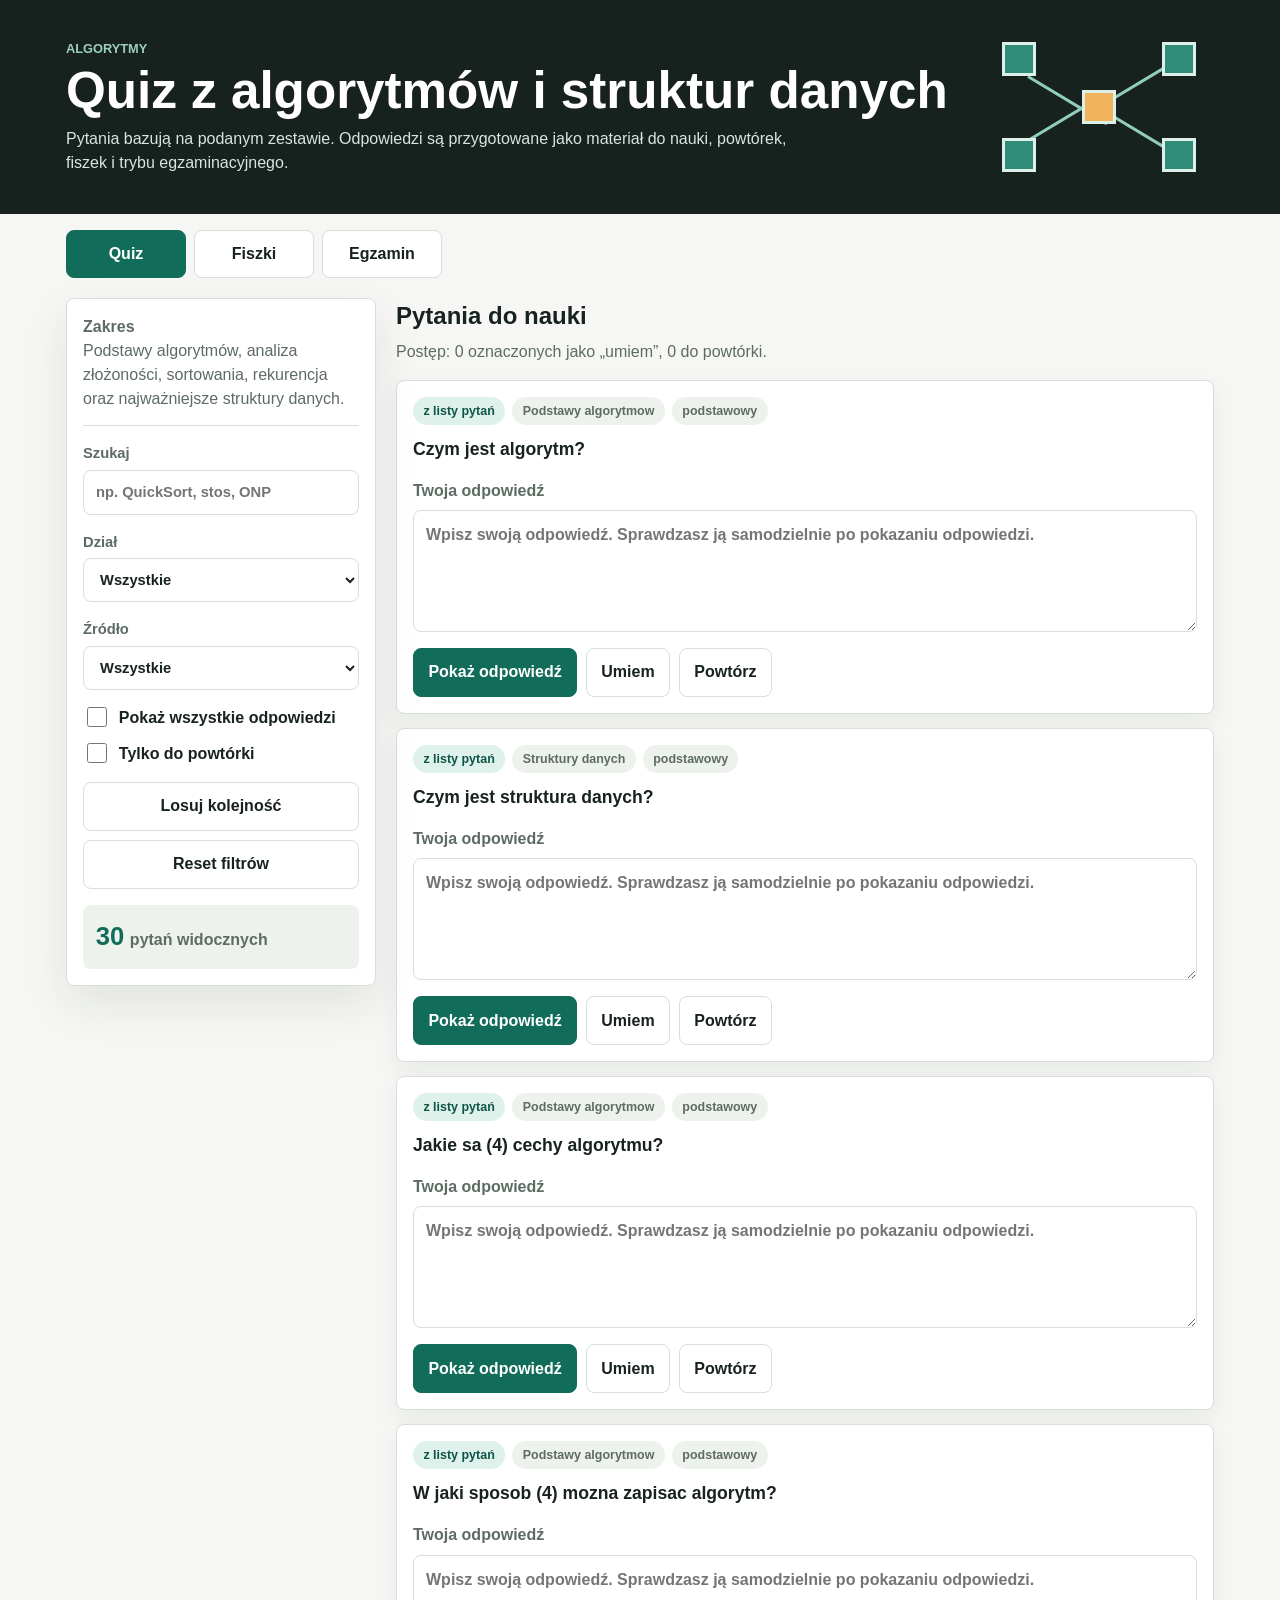
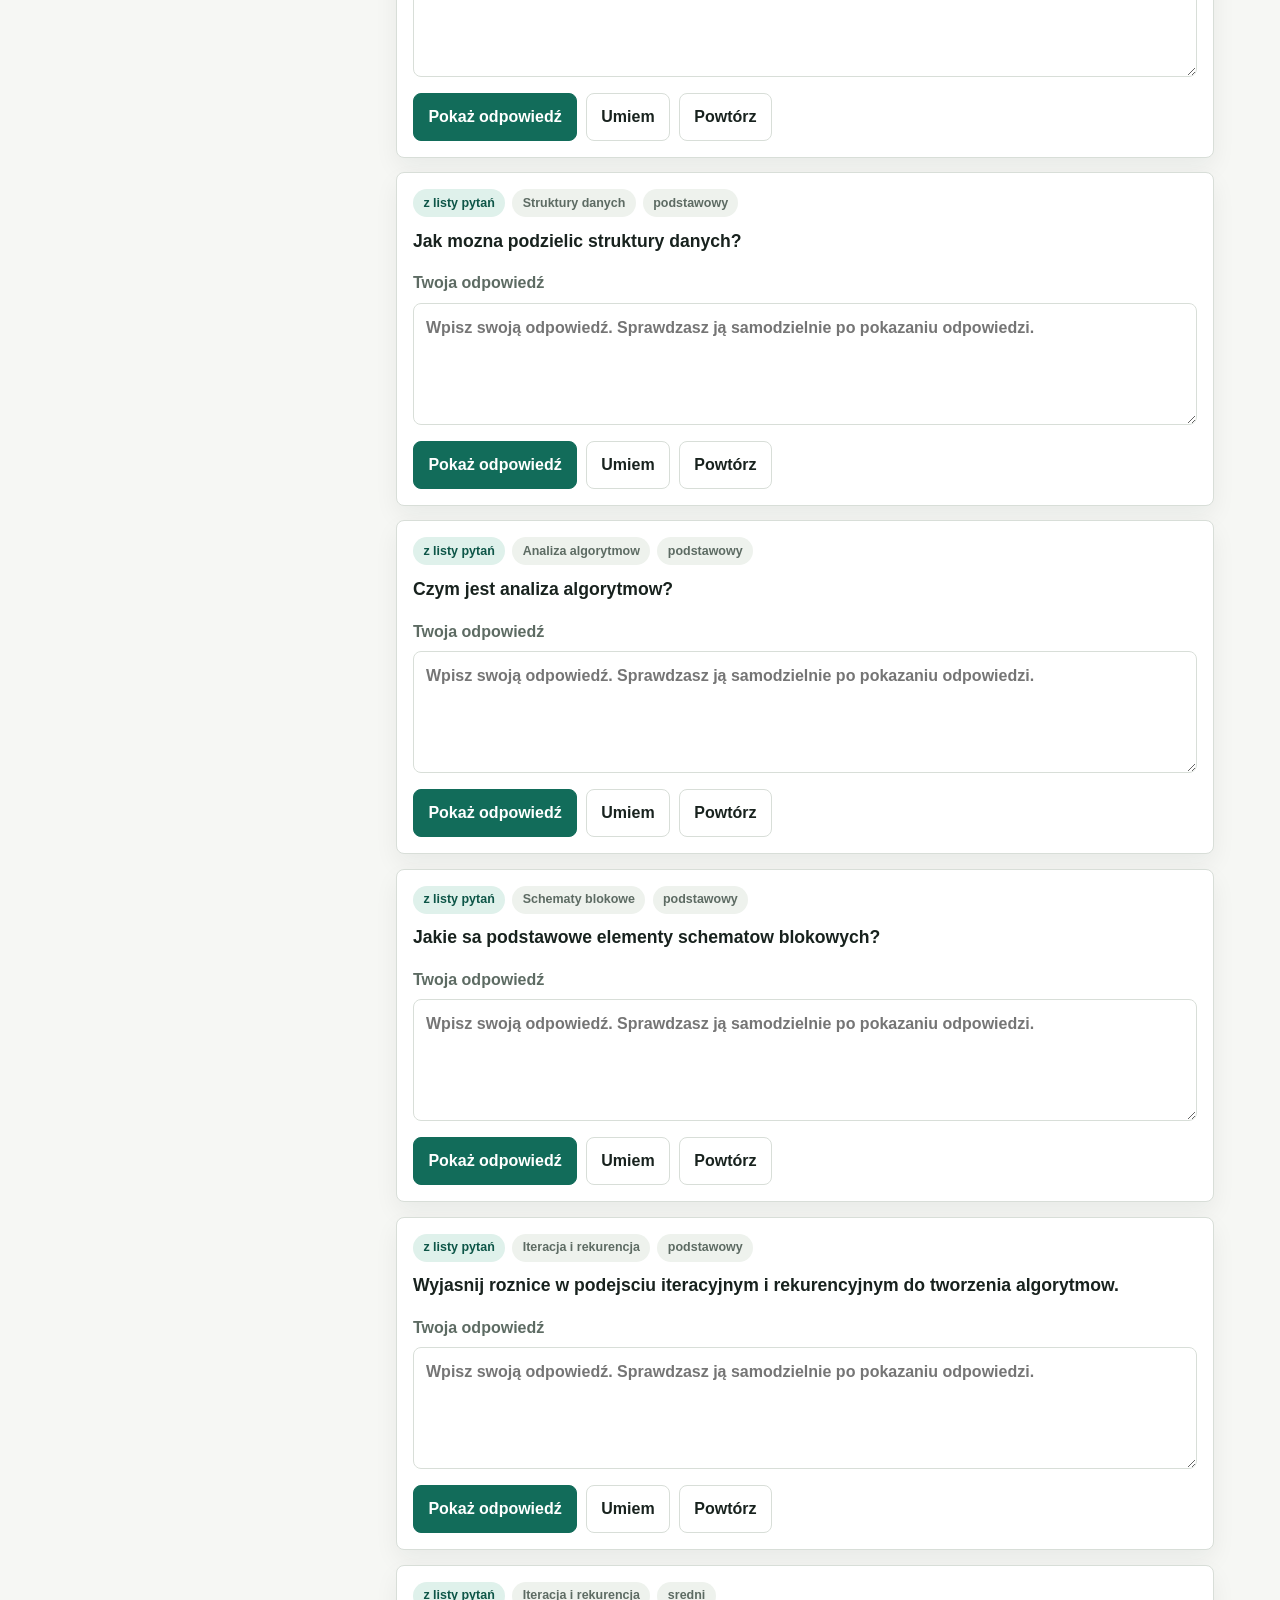
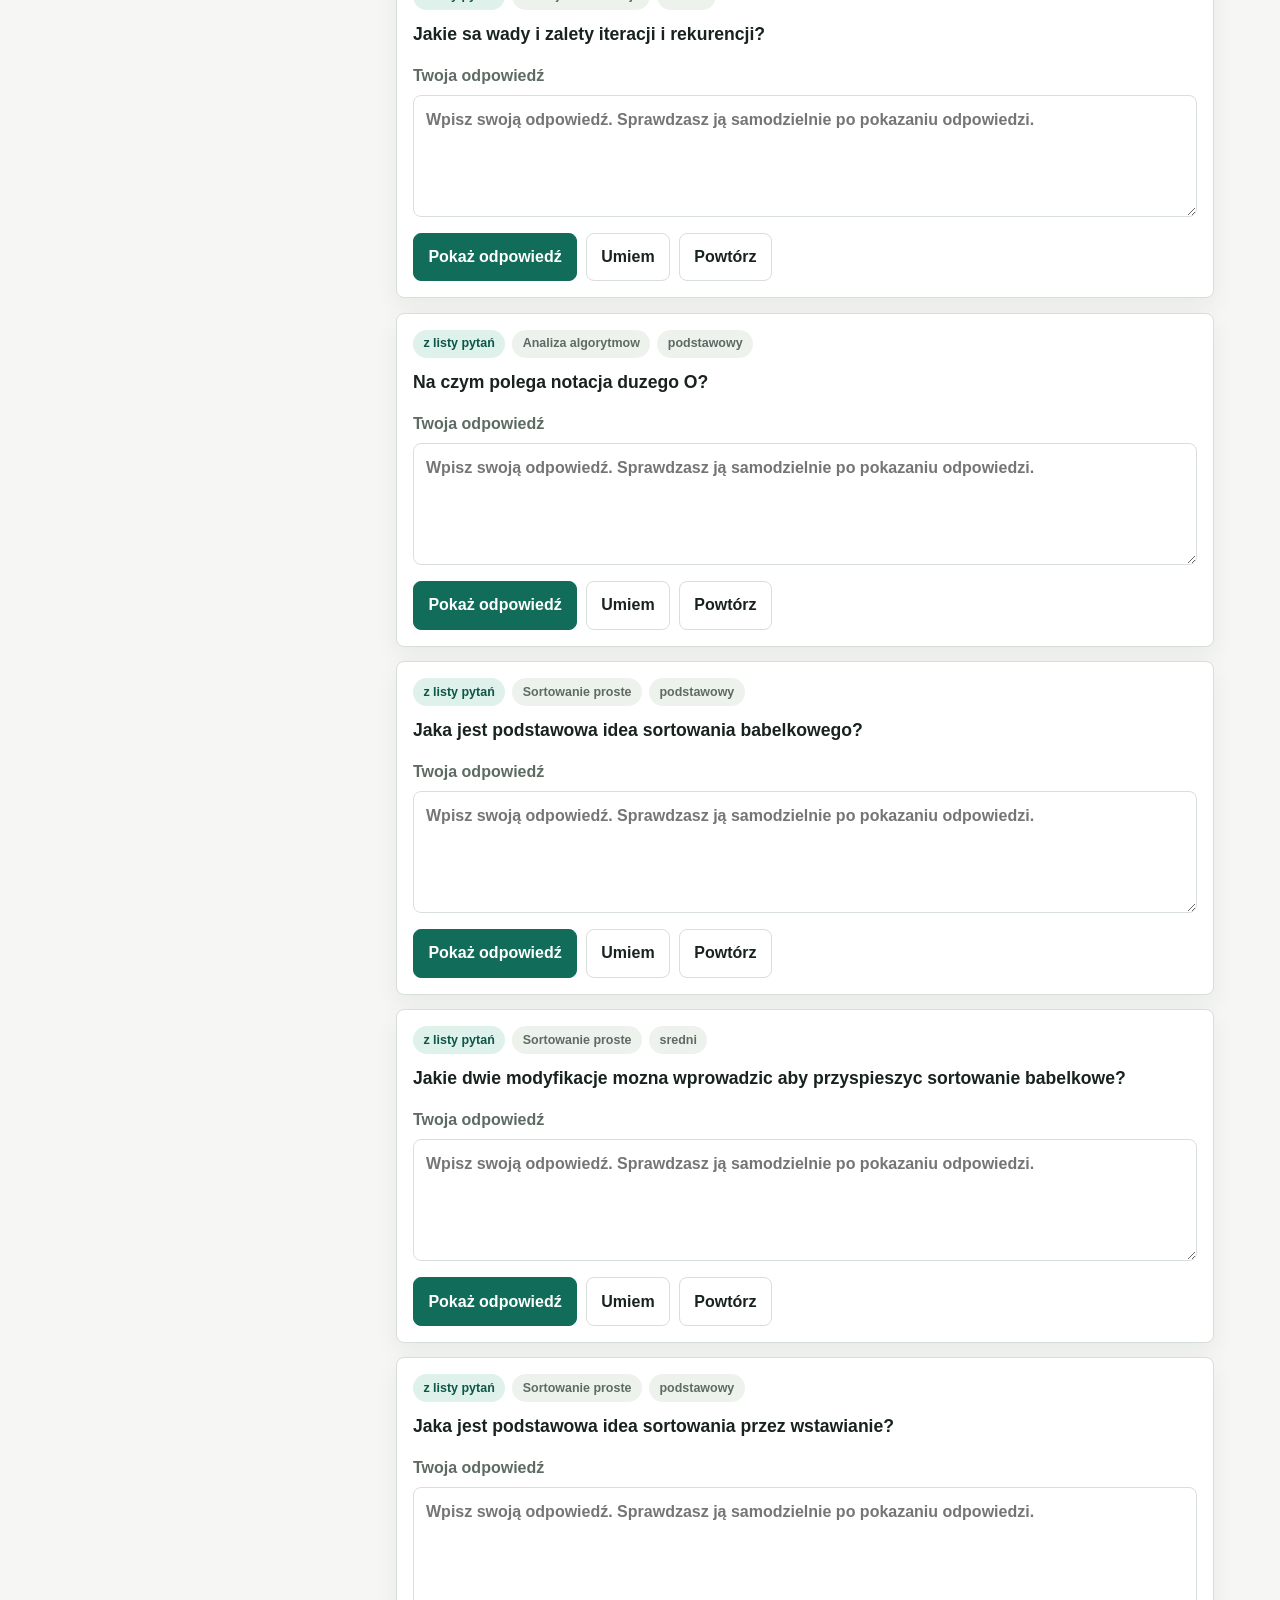
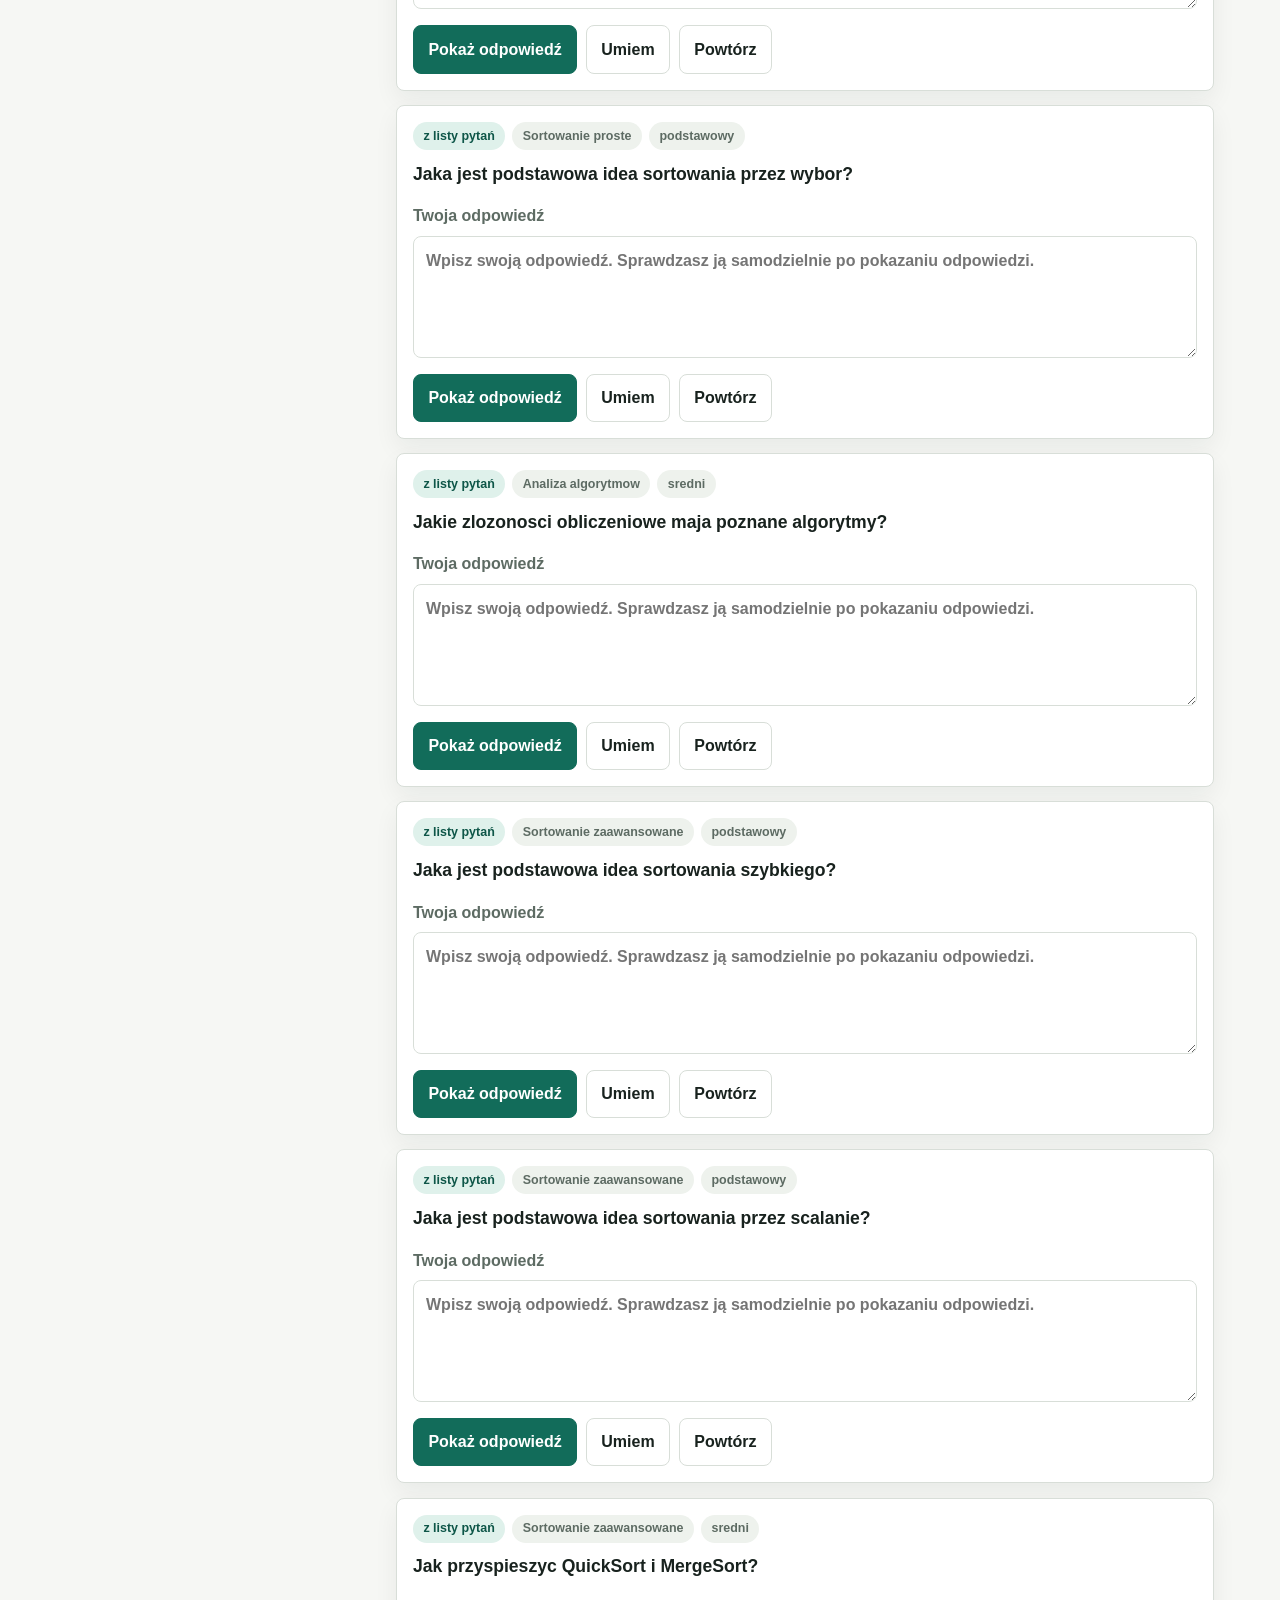
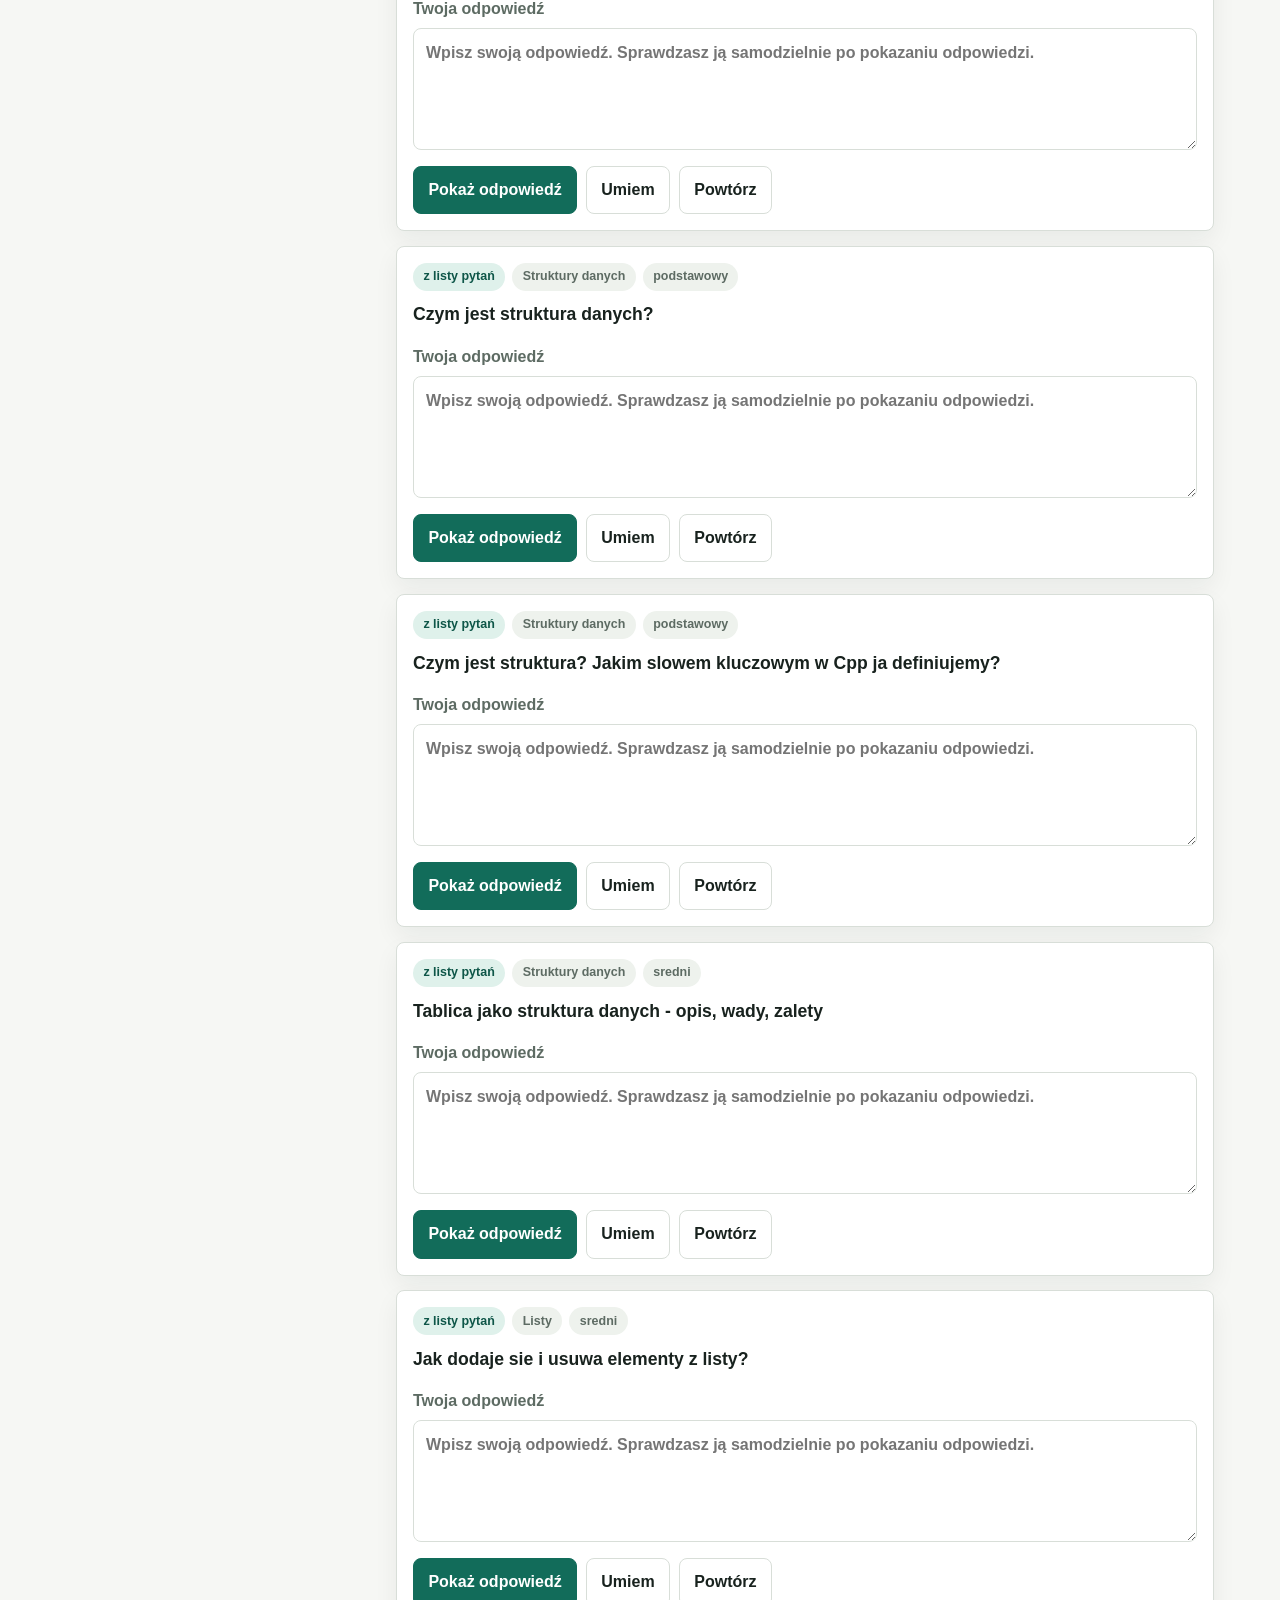
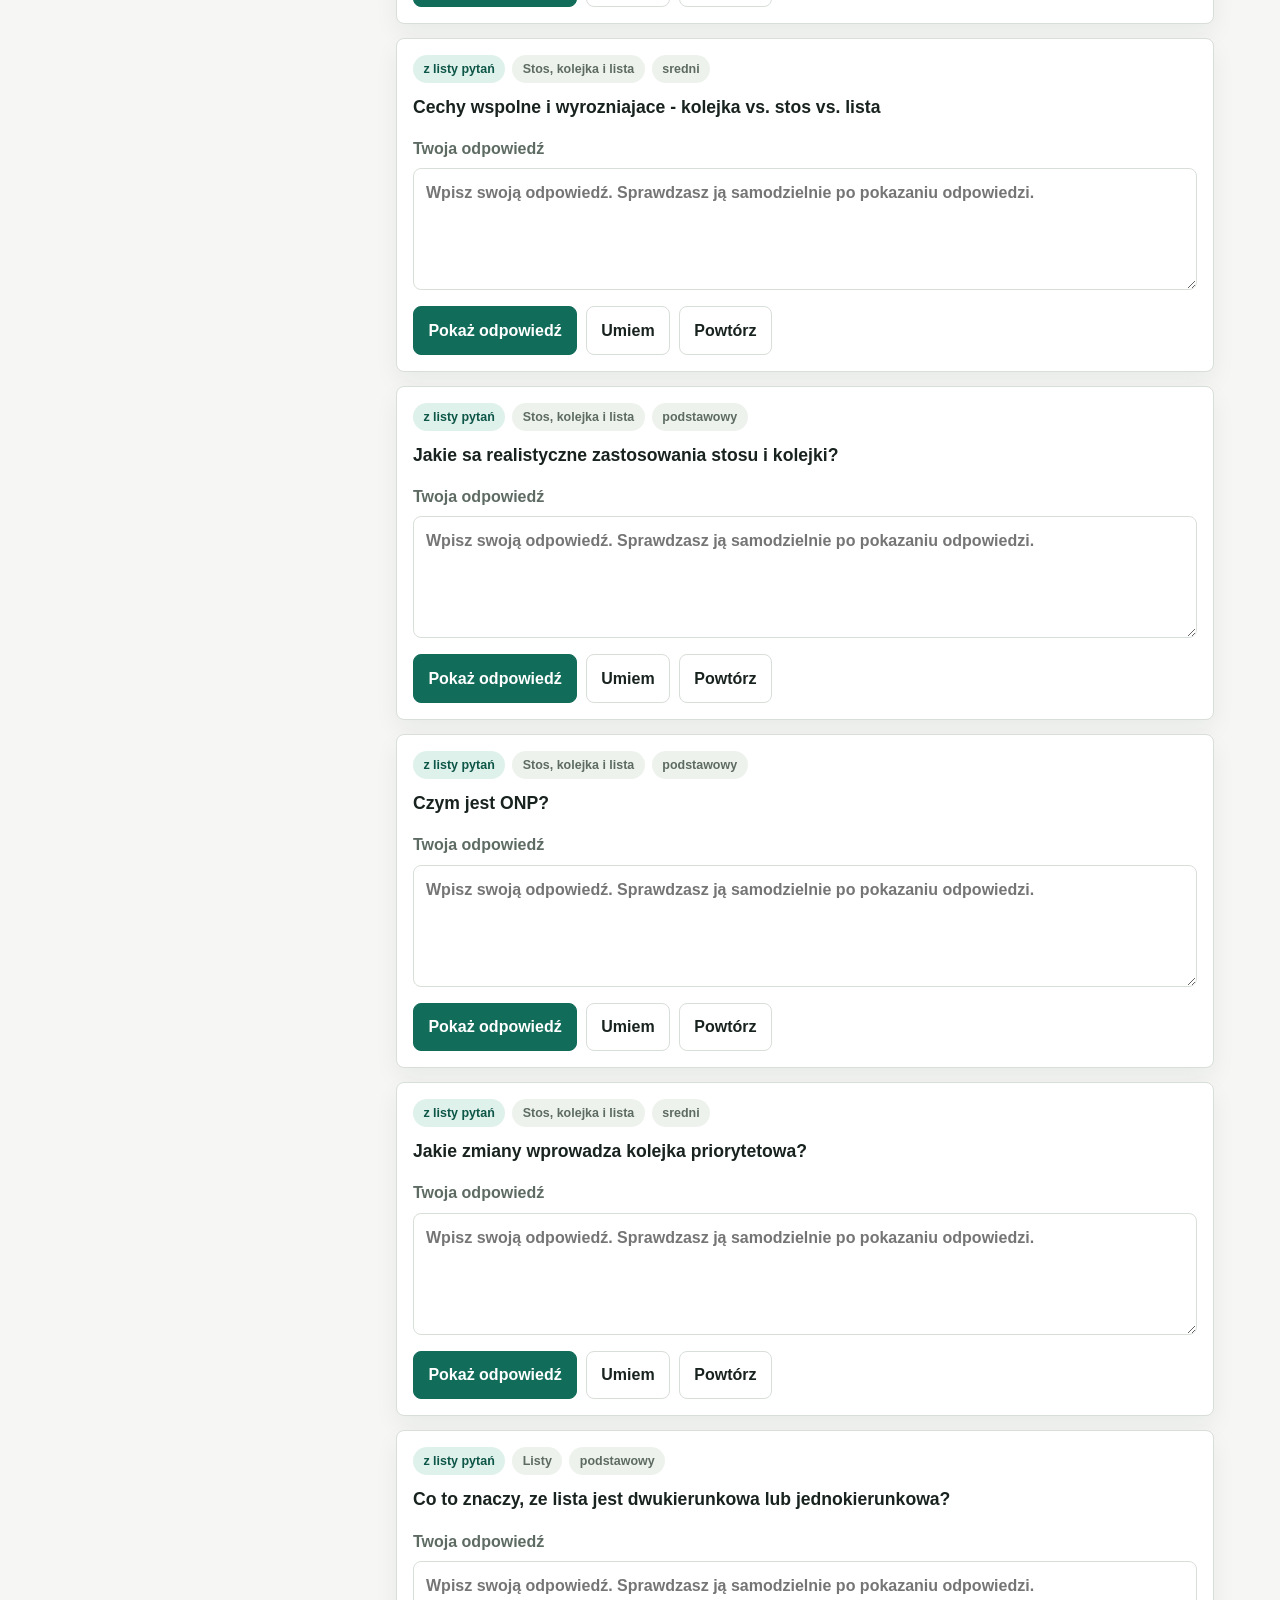
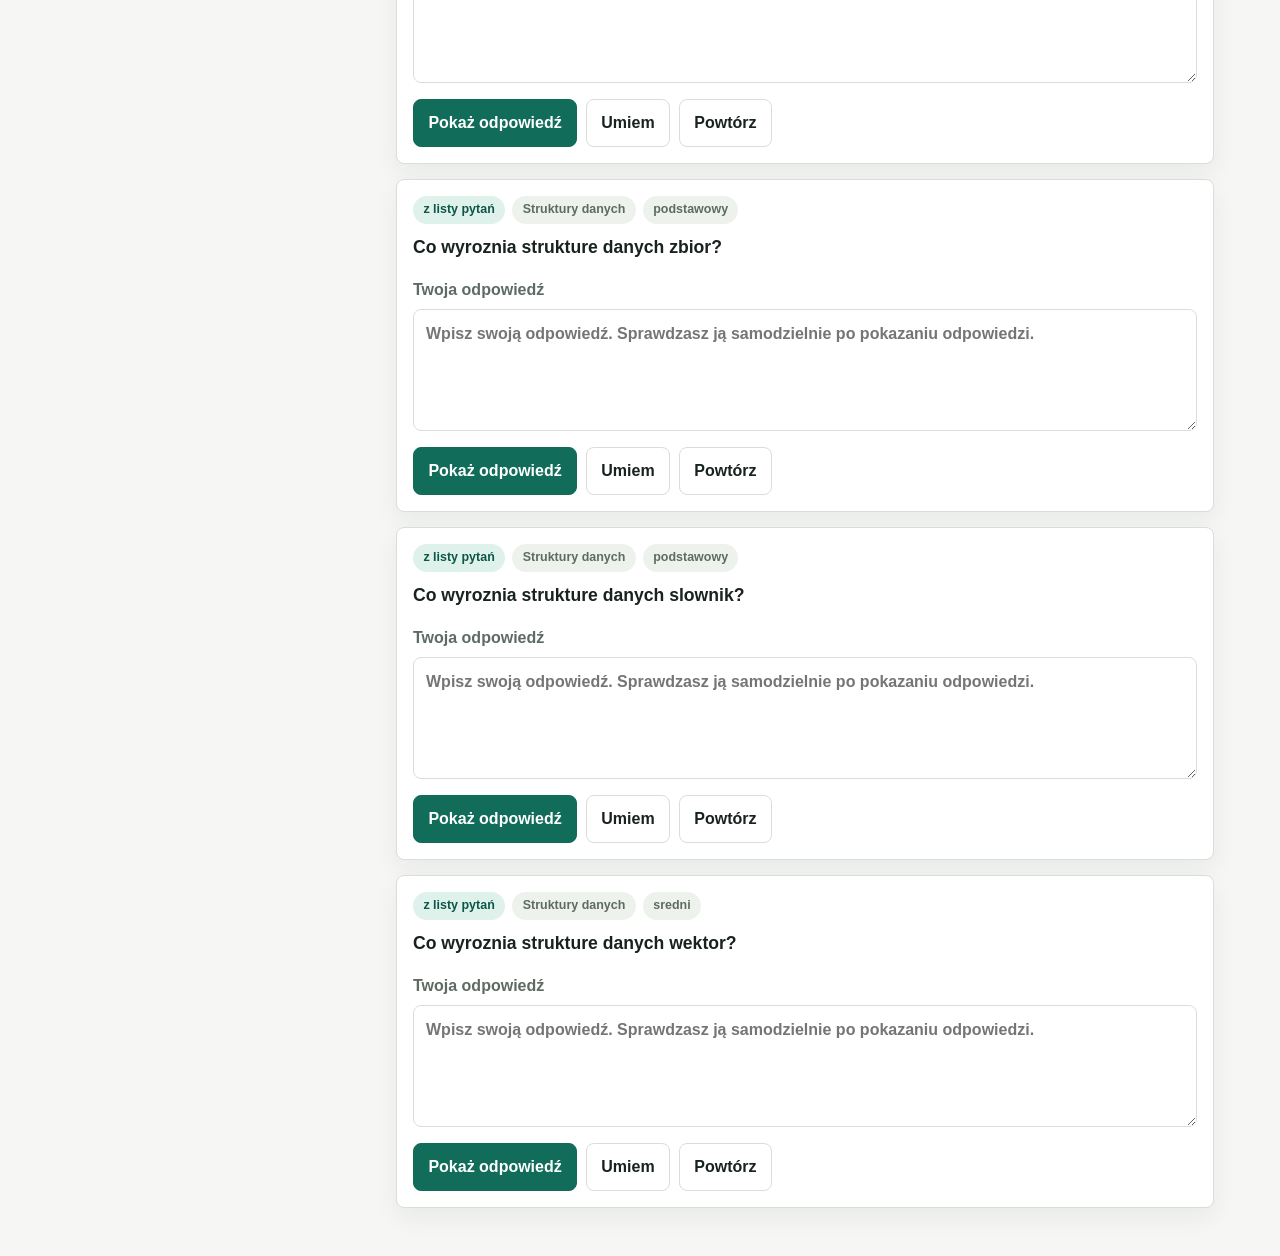
==== algorytmy/index.html @ 72ec3dcf "sieci & algorytmy" ====
<!doctype html>
<html lang="pl">
  <head>
    <meta charset="utf-8">
    <meta name="viewport" content="width=device-width, initial-scale=1">
    <title>Quiz - Algorytmy i struktury danych</title>
    <meta
      name="description"
      content="Responsywny quiz do nauki algorytmów i struktur danych: złożoność, sortowanie, rekurencja, tablice, listy, stosy, kolejki, zbiory i słowniki."
    >
    <link rel="icon" href="data:,">
    <link rel="stylesheet" href="styles.css">
  </head>
  <body>
    <header class="app-header">
      <div class="header-content">
        <div>
          <p class="eyebrow">Algorytmy</p>
          <h1>Quiz z algorytmów i struktur danych</h1>
          <p class="lead">
            Pytania bazują na podanym zestawie. Odpowiedzi są przygotowane jako materiał do nauki,
            powtórek, fiszek i trybu egzaminacyjnego.
          </p>
        </div>
        <div class="network-visual" aria-hidden="true">
          <span class="node node-a"></span>
          <span class="node node-b"></span>
          <span class="node node-c"></span>
          <span class="node node-d"></span>
          <span class="node node-e"></span>
          <span class="link link-a"></span>
          <span class="link link-b"></span>
          <span class="link link-c"></span>
          <span class="link link-d"></span>
        </div>
      </div>
    </header>

    <nav class="view-switcher" aria-label="Tryb nauki">
      <button id="quizViewButton" type="button" class="is-active" aria-pressed="true">Quiz</button>
      <button id="flashcardsViewButton" type="button" aria-pressed="false">Fiszki</button>
      <button id="examViewButton" type="button" aria-pressed="false">Egzamin</button>
    </nav>

    <main class="layout">
      <aside id="quizToolbar" class="toolbar" aria-label="Filtry quizu">
        <div class="summary">
          <p class="summary-label">Zakres</p>
          <p>
            Podstawy algorytmów, analiza złożoności, sortowania, rekurencja oraz najważniejsze
            struktury danych.
          </p>
        </div>

        <label class="field">
          <span>Szukaj</span>
          <input id="searchInput" type="search" placeholder="np. QuickSort, stos, ONP" autocomplete="off">
        </label>

        <label class="field">
          <span>Dział</span>
          <select id="categorySelect"></select>
        </label>

        <label class="field">
          <span>Źródło</span>
          <select id="sourceSelect">
            <option value="all">Wszystkie</option>
            <option value="sheet">Z listy pytań</option>
            <option value="ai">Dodatkowe</option>
          </select>
        </label>

        <div class="toggle-row">
          <label>
            <input id="showAnswersToggle" type="checkbox">
            <span>Pokaż wszystkie odpowiedzi</span>
          </label>
          <label>
            <input id="repeatOnlyToggle" type="checkbox">
            <span>Tylko do powtórki</span>
          </label>
        </div>

        <div class="button-row">
          <button id="shuffleButton" type="button">Losuj kolejność</button>
          <button id="resetButton" type="button">Reset filtrów</button>
        </div>

        <div class="stats" aria-live="polite">
          <span id="visibleCount">0</span>
          <span>pytań widocznych</span>
        </div>
      </aside>

      <section id="quizArea" class="quiz-area" aria-label="Lista pytań">
        <div class="section-head">
          <div>
            <h2>Pytania do nauki</h2>
            <p id="progressText">Oznaczaj pytania jako „umiem” albo „powtórz”, żeby zawęzić naukę.</p>
          </div>
        </div>
        <div id="questionList" class="question-list"></div>
        <p id="emptyState" class="empty-state" hidden>Brak pytań dla wybranych filtrów.</p>
      </section>

      <section id="flashcardArea" class="flashcards-area" aria-label="Fiszki do nauki" hidden>
        <div class="section-head">
          <div>
            <h2>Fiszki</h2>
            <p>
              Krótkie definicje i skojarzenia z najważniejszych pojęć: złożoność, sortowanie,
              rekurencja i struktury danych.
            </p>
          </div>
        </div>

        <div class="flashcard-controls">
          <label class="field">
            <span>Szukaj fiszek</span>
            <input id="flashcardSearchInput" type="search" placeholder="np. tablica, kolejka, O(n)" autocomplete="off">
          </label>

          <label class="field">
            <span>Dział</span>
            <select id="flashcardCategorySelect"></select>
          </label>

          <label class="field">
            <span>Źródło</span>
            <select id="flashcardSourceSelect"></select>
          </label>
        </div>

        <div class="flashcard-stage">
          <p class="flashcard-counter" id="flashcardCounter">0 / 0</p>
          <button id="flashcardCard" class="flashcard-card" type="button" aria-live="polite">
            <span id="flashcardSide" class="flashcard-side">Przód</span>
            <strong id="flashcardFront"></strong>
            <span id="flashcardBack" hidden></span>
          </button>

          <div class="flashcard-actions">
            <button id="prevFlashcardButton" type="button">Poprzednia</button>
            <button id="flipFlashcardButton" type="button">Odwróć</button>
            <button id="nextFlashcardButton" type="button">Następna</button>
            <button id="shuffleFlashcardsButton" type="button">Losuj fiszki</button>
          </div>
        </div>

        <div class="flashcard-list-head">
          <h3>Lista fiszek</h3>
          <p id="flashcardListCount">0 fiszek</p>
        </div>
        <div id="flashcardList" class="flashcard-list"></div>
        <p id="flashcardEmptyState" class="empty-state" hidden>Brak fiszek dla wybranych filtrów.</p>
      </section>

      <section id="examArea" class="exam-area" aria-label="Tryb egzaminacyjny" hidden>
        <div class="section-head">
          <div>
            <h2>Tryb egzaminacyjny</h2>
            <p>
              Wybierz liczbę pytań, rozpocznij losowy zestaw i po zakończeniu porównaj odpowiedzi
              z modelem.
            </p>
          </div>
        </div>

        <form id="examSetupForm" class="exam-setup">
          <label class="field">
            <span>Liczba pytań</span>
            <input id="examCountInput" type="number" min="1" value="20" inputmode="numeric">
          </label>
          <button id="startExamButton" type="submit">Rozpocznij egzamin</button>
        </form>

        <div class="exam-status" aria-live="polite">
          <p id="examStatusText">Ustaw liczbę pytań i rozpocznij egzamin.</p>
          <button id="finishExamButton" type="button" hidden>Zakończ i sprawdź</button>
        </div>

        <div id="examResultPanel" class="exam-result" hidden></div>
        <div id="examQuestionList" class="question-list"></div>
        <p id="examEmptyState" class="empty-state">Egzamin nie został jeszcze rozpoczęty.</p>
      </section>
    </main>

    <script src="data.js"></script>
    <script src="app.js"></script>
  </body>
</html>
---- algorytmy/styles.css ----
:root {
  color-scheme: light;
  --bg: #f6f7f4;
  --surface: #ffffff;
  --surface-strong: #eef2ed;
  --text: #18221e;
  --muted: #5d6b63;
  --line: #d8ded8;
  --accent: #126c5a;
  --accent-strong: #0e5648;
  --accent-soft: #dff1eb;
  --amber: #b66a1f;
  --blue: #315f8f;
  --shadow: 0 18px 45px rgba(24, 34, 30, 0.09);
}

* {
  box-sizing: border-box;
}

[hidden] {
  display: none !important;
}

html {
  scroll-behavior: smooth;
}

body {
  margin: 0;
  background: var(--bg);
  color: var(--text);
  font-family: Arial, Helvetica, sans-serif;
  line-height: 1.5;
}

button,
input,
select,
textarea {
  font: inherit;
}

button,
select,
input,
textarea {
  min-height: 44px;
}

button {
  border: 1px solid var(--line);
  border-radius: 8px;
  background: var(--surface);
  color: var(--text);
  cursor: pointer;
  font-weight: 700;
  padding: 0.7rem 0.9rem;
}

button:hover,
button:focus-visible {
  border-color: var(--accent);
  outline: none;
}

button[data-action="toggle-answer"] {
  background: var(--accent);
  border-color: var(--accent);
  color: #fff;
}

button[data-action="toggle-answer"]:hover,
button[data-action="toggle-answer"]:focus-visible {
  background: var(--accent-strong);
}

.app-header {
  background: #17211d;
  color: #fff;
}

.view-switcher {
  display: flex;
  gap: 0.5rem;
  max-width: 1180px;
  margin: 0 auto;
  padding: 1rem 1rem 0;
}

.view-switcher button {
  min-width: 120px;
}

.view-switcher button.is-active {
  background: var(--accent);
  border-color: var(--accent);
  color: #fff;
}

.header-content {
  display: grid;
  grid-template-columns: minmax(0, 1fr) 220px;
  gap: 2rem;
  max-width: 1180px;
  margin: 0 auto;
  padding: 2rem 1rem;
  align-items: center;
}

.eyebrow {
  margin: 0 0 0.4rem;
  color: #9ccfc3;
  font-size: 0.8rem;
  font-weight: 700;
  text-transform: uppercase;
}

h1,
h2,
h3,
p {
  margin-top: 0;
}

h1 {
  margin-bottom: 0.6rem;
  font-size: clamp(2rem, 4vw, 3.4rem);
  line-height: 1.05;
}

h2 {
  margin-bottom: 0.35rem;
}

h3 {
  font-size: 1.1rem;
  line-height: 1.35;
}

.lead {
  max-width: 760px;
  margin-bottom: 0;
  color: #dbe5df;
}

.network-visual {
  position: relative;
  width: 210px;
  height: 150px;
}

.node,
.link {
  position: absolute;
  display: block;
}

.node {
  z-index: 2;
  width: 34px;
  height: 34px;
  border: 3px solid #dcefe8;
  background: #2f8c78;
}

.node-a {
  left: 88px;
  top: 58px;
  background: #f1b45c;
}

.node-b {
  left: 8px;
  top: 10px;
}

.node-c {
  right: 8px;
  top: 10px;
}

.node-d {
  left: 8px;
  bottom: 10px;
}

.node-e {
  right: 8px;
  bottom: 10px;
}

.link {
  z-index: 1;
  height: 3px;
  width: 92px;
  background: #91cdbd;
  transform-origin: left center;
}

.link-a {
  left: 34px;
  top: 43px;
  transform: rotate(31deg);
}

.link-b {
  left: 106px;
  top: 73px;
  transform: rotate(-31deg);
}

.link-c {
  left: 34px;
  top: 107px;
  transform: rotate(-31deg);
}

.link-d {
  left: 106px;
  top: 75px;
  transform: rotate(31deg);
}

.layout {
  display: grid;
  grid-template-columns: 310px minmax(0, 1fr);
  gap: 1.25rem;
  max-width: 1180px;
  margin: 0 auto;
  padding: 1.25rem 1rem 3rem;
}

.toolbar {
  position: sticky;
  top: 1rem;
  align-self: start;
  display: grid;
  gap: 1rem;
  padding: 1rem;
  border: 1px solid var(--line);
  border-radius: 8px;
  background: var(--surface);
  box-shadow: var(--shadow);
}

.summary {
  padding-bottom: 0.85rem;
  border-bottom: 1px solid var(--line);
}

.summary p {
  margin-bottom: 0;
  color: var(--muted);
}

.summary-label {
  color: var(--accent);
  font-weight: 800;
  margin-bottom: 0.25rem;
}

.field {
  display: grid;
  gap: 0.35rem;
  color: var(--muted);
  font-size: 0.92rem;
  font-weight: 700;
}

.field input,
.field select {
  width: 100%;
  border: 1px solid var(--line);
  border-radius: 8px;
  background: #fff;
  color: var(--text);
  padding: 0.65rem 0.75rem;
}

.field input:focus,
.field select:focus {
  border-color: var(--accent);
  outline: 3px solid var(--accent-soft);
}

.toggle-row {
  display: grid;
  gap: 0.7rem;
}

.toggle-row label {
  display: flex;
  gap: 0.55rem;
  align-items: flex-start;
  color: var(--text);
  font-weight: 700;
}

.toggle-row input {
  width: 20px;
  height: 20px;
  min-height: 20px;
  margin-top: 0.1rem;
  accent-color: var(--accent);
}

.button-row {
  display: grid;
  grid-template-columns: 1fr;
  gap: 0.6rem;
}

.stats {
  display: flex;
  gap: 0.35rem;
  align-items: baseline;
  padding: 0.8rem;
  border-radius: 8px;
  background: var(--surface-strong);
  color: var(--muted);
  font-weight: 700;
}

.stats span:first-child {
  color: var(--accent);
  font-size: 1.6rem;
}

.quiz-area {
  min-width: 0;
}

.section-head {
  display: flex;
  justify-content: space-between;
  gap: 1rem;
  margin-bottom: 1rem;
}

.section-head p {
  margin-bottom: 0;
  color: var(--muted);
}

.question-list {
  display: grid;
  gap: 0.9rem;
}

.question-card {
  border: 1px solid var(--line);
  border-radius: 8px;
  background: var(--surface);
  box-shadow: 0 10px 25px rgba(24, 34, 30, 0.06);
  overflow: hidden;
}

.question-card.is-known {
  border-color: #b9d7cf;
}

.question-card.is-repeat {
  border-color: #e0b98d;
}

.question-main {
  padding: 1rem;
}

.meta {
  display: flex;
  flex-wrap: wrap;
  gap: 0.45rem;
  margin-bottom: 0.8rem;
}

.tag {
  display: inline-flex;
  align-items: center;
  min-height: 28px;
  border-radius: 999px;
  padding: 0.25rem 0.65rem;
  background: var(--surface-strong);
  color: var(--muted);
  font-size: 0.78rem;
  font-weight: 800;
}

.tag-ai {
  background: #e5eef8;
  color: var(--blue);
}

.tag-sheet {
  background: var(--accent-soft);
  color: var(--accent-strong);
}

.tag-repeat {
  background: #fff0de;
  color: var(--amber);
}

.tag-known {
  background: #e7f2e4;
  color: #3c6a31;
}

.options {
  display: grid;
  gap: 0.35rem;
  margin: 0.8rem 0 0;
  padding-left: 1.15rem;
}

.subtasks {
  display: grid;
  gap: 0.4rem;
  margin: 0.8rem 0 0;
  padding-left: 1.15rem;
}

.interactive-block {
  display: grid;
  gap: 0.85rem;
  margin-top: 0.9rem;
}

.choice-list,
.matching-list,
.group-choice-list {
  display: grid;
  gap: 0.55rem;
}

.choice-item {
  display: flex;
  gap: 0.65rem;
  align-items: flex-start;
  border: 1px solid var(--line);
  border-radius: 8px;
  background: #fff;
  padding: 0.7rem;
  cursor: pointer;
}

.choice-item.compact {
  border: 0;
  border-radius: 0;
  padding: 0.35rem 0;
}

.choice-item input {
  width: 20px;
  height: 20px;
  min-height: 20px;
  margin-top: 0.12rem;
  accent-color: var(--accent);
}

.choice-item:focus-within,
.choice-item:hover {
  border-color: var(--accent);
}

.matching-row,
.group-choice {
  border: 1px solid var(--line);
  border-radius: 8px;
  background: #fff;
  padding: 0.75rem;
}

.matching-row {
  display: grid;
  grid-template-columns: minmax(0, 1fr) minmax(160px, 240px);
  gap: 0.75rem;
  align-items: center;
}

.matching-row select {
  width: 100%;
  border: 1px solid var(--line);
  border-radius: 8px;
  background: #fff;
  padding: 0.55rem 0.65rem;
}

.group-choice {
  margin: 0;
}

.group-choice legend {
  padding: 0 0.35rem;
  color: var(--text);
  font-weight: 800;
}

.open-answer {
  display: grid;
  gap: 0.45rem;
  color: var(--muted);
  font-weight: 800;
}

.open-answer textarea {
  width: 100%;
  min-height: 110px;
  resize: vertical;
  border: 1px solid var(--line);
  border-radius: 8px;
  padding: 0.75rem;
  color: var(--text);
  background: #fff;
}

.open-answer textarea:focus,
.matching-row select:focus {
  border-color: var(--accent);
  outline: 3px solid var(--accent-soft);
}

.check-row {
  display: flex;
  flex-wrap: wrap;
  gap: 0.65rem;
  align-items: center;
}

.result {
  margin: 0;
  border-radius: 8px;
  padding: 0.55rem 0.75rem;
  font-weight: 800;
}

.result-ok {
  background: #e7f2e4;
  color: #315f25;
}

.result-bad {
  background: #fff0de;
  color: #8e4f12;
}

.is-correct {
  border-color: #6dad63;
  background: #f0f8ee;
}

.is-wrong {
  border-color: #cf8f8f;
  background: #fff3f3;
}

.uncertainty {
  margin: 0.6rem 0 0;
  border-left: 4px solid var(--amber);
  background: #fff7eb;
  color: #7a4a17;
  padding: 0.65rem 0.75rem;
  font-weight: 700;
}

.answer-panel {
  border-top: 1px solid var(--line);
  background: #fbfcfa;
  padding: 1rem;
}

.answer-grid {
  display: grid;
  gap: 0.85rem;
}

.answer-block h4 {
  margin: 0 0 0.35rem;
  color: var(--accent-strong);
  font-size: 0.95rem;
}

.answer-block p,
.answer-block ul {
  margin-bottom: 0;
}

.answer-list {
  margin: 0;
  padding-left: 1.15rem;
}

.actions {
  display: flex;
  flex-wrap: wrap;
  gap: 0.55rem;
  padding: 0 1rem 1rem;
}

.actions button[aria-pressed="true"] {
  border-color: var(--accent);
  background: var(--accent-soft);
  color: var(--accent-strong);
}

.actions button[data-action="mark-repeat"][aria-pressed="true"] {
  border-color: var(--amber);
  background: #fff0de;
  color: #8e4f12;
}

.empty-state {
  border: 1px dashed var(--line);
  border-radius: 8px;
  padding: 1.2rem;
  color: var(--muted);
  background: var(--surface);
}

.flashcards-area,
.exam-area {
  grid-column: 1 / -1;
}

.exam-setup {
  display: grid;
  grid-template-columns: minmax(180px, 260px) auto auto;
  gap: 0.75rem;
  align-items: end;
  margin-bottom: 1rem;
  border: 1px solid var(--line);
  border-radius: 8px;
  background: var(--surface);
  padding: 1rem;
  box-shadow: 0 10px 25px rgba(24, 34, 30, 0.06);
}

.exam-status,
.exam-result {
  display: flex;
  flex-wrap: wrap;
  gap: 0.75rem;
  align-items: center;
  justify-content: space-between;
  margin-bottom: 1rem;
  border: 1px solid var(--line);
  border-radius: 8px;
  background: var(--surface);
  padding: 1rem;
}

.exam-status p,
.exam-result p {
  margin: 0;
  color: var(--muted);
  font-weight: 700;
}

.exam-result {
  display: grid;
  justify-content: stretch;
  background: var(--accent-soft);
}

.exam-result h3 {
  margin-bottom: 0;
  color: var(--accent-strong);
}

.exam-question {
  scroll-margin-top: 1rem;
}

.flashcard-controls {
  display: grid;
  grid-template-columns: minmax(220px, 1.4fr) minmax(180px, 0.8fr) minmax(180px, 0.8fr);
  gap: 0.9rem;
  margin-bottom: 1rem;
  border: 1px solid var(--line);
  border-radius: 8px;
  background: var(--surface);
  padding: 1rem;
  box-shadow: 0 10px 25px rgba(24, 34, 30, 0.06);
}

.flashcard-stage {
  display: grid;
  gap: 0.75rem;
  margin-bottom: 1.1rem;
}

.flashcard-counter {
  margin: 0;
  color: var(--muted);
  font-weight: 800;
}

.flashcard-card {
  display: grid;
  gap: 0.85rem;
  min-height: 250px;
  align-content: center;
  justify-items: center;
  border: 1px solid var(--line);
  border-radius: 8px;
  background: var(--surface);
  box-shadow: var(--shadow);
  padding: 1.4rem;
  text-align: center;
}

.flashcard-card strong {
  max-width: 860px;
  font-size: clamp(1.25rem, 2.4vw, 2rem);
  line-height: 1.35;
}

.flashcard-card span:last-child {
  color: var(--muted);
  font-weight: 700;
}

.flashcard-side {
  border-radius: 999px;
  background: var(--accent-soft);
  color: var(--accent-strong);
  padding: 0.25rem 0.65rem;
  font-size: 0.8rem;
  font-weight: 800;
}

.flashcard-actions {
  display: flex;
  flex-wrap: wrap;
  gap: 0.55rem;
}

.flashcard-list-head {
  display: flex;
  justify-content: space-between;
  gap: 1rem;
  align-items: baseline;
}

.flashcard-list-head h3 {
  margin-bottom: 0.5rem;
}

.flashcard-list-head p {
  margin-bottom: 0;
  color: var(--muted);
  font-weight: 800;
}

.flashcard-list {
  display: grid;
  gap: 0.55rem;
}

.flashcard-list-item {
  display: grid;
  gap: 0.25rem;
  justify-items: start;
  text-align: left;
  border-radius: 8px;
  background: var(--surface);
}

.flashcard-list-item span {
  color: var(--muted);
  font-size: 0.82rem;
}

.flashcard-list-item.is-current {
  border-color: var(--accent);
  background: var(--accent-soft);
}

@media (max-width: 860px) {
  .header-content {
    grid-template-columns: 1fr;
  }

  .network-visual {
    display: none;
  }

  .layout {
    grid-template-columns: 1fr;
  }

  .toolbar {
    position: static;
  }

  .flashcard-controls,
  .exam-setup {
    grid-template-columns: 1fr;
  }
}

@media (max-width: 520px) {
  .header-content {
    padding: 1.6rem 1rem;
  }

  .layout {
    padding-inline: 0.75rem;
  }

  .question-main,
  .answer-panel {
    padding: 0.85rem;
  }

  .actions {
    padding-inline: 0.85rem;
  }

  .actions button,
  .button-row button,
  .check-row button,
  .view-switcher button,
  .flashcard-actions button,
  .exam-setup button,
  .exam-status button {
    width: 100%;
  }

  .view-switcher,
  .flashcard-actions,
  .exam-status {
    flex-direction: column;
  }

  .flashcard-card {
    min-height: 220px;
    padding: 1rem;
  }

  .matching-row {
    grid-template-columns: 1fr;
  }
}
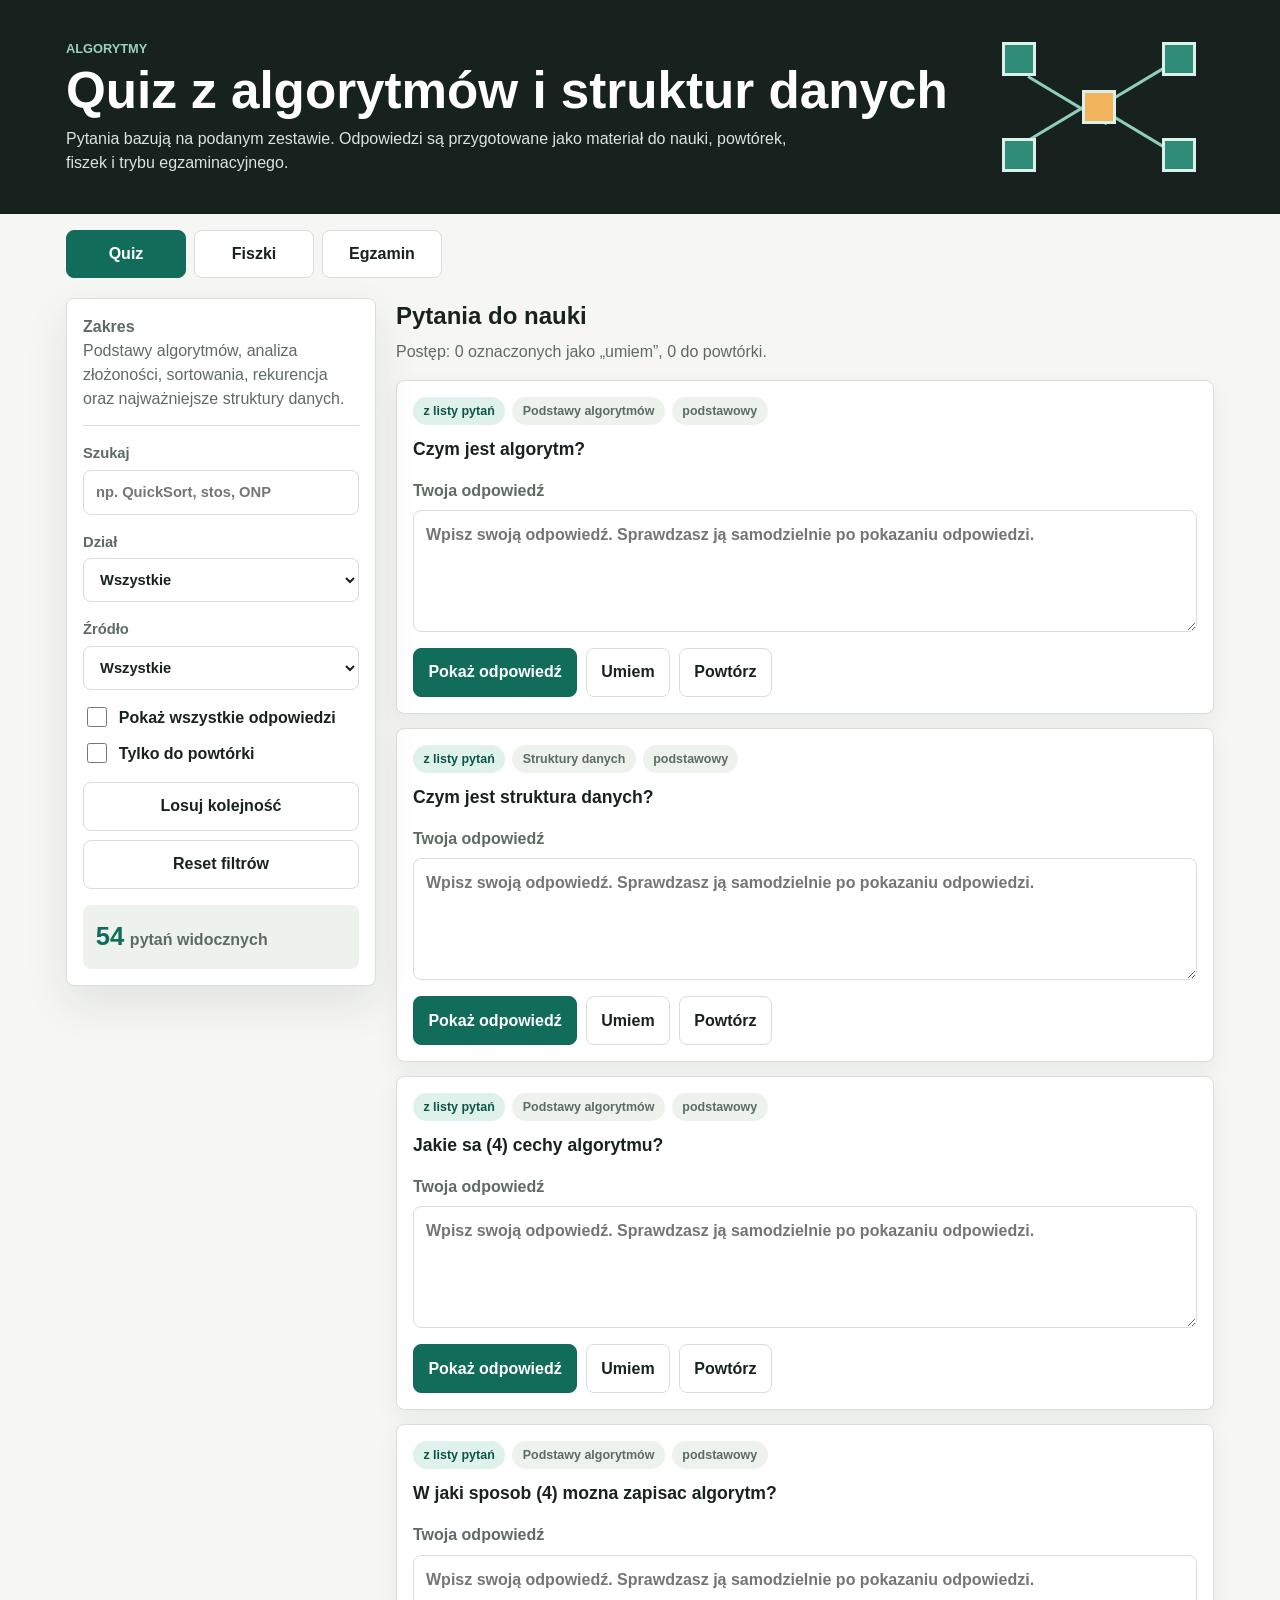
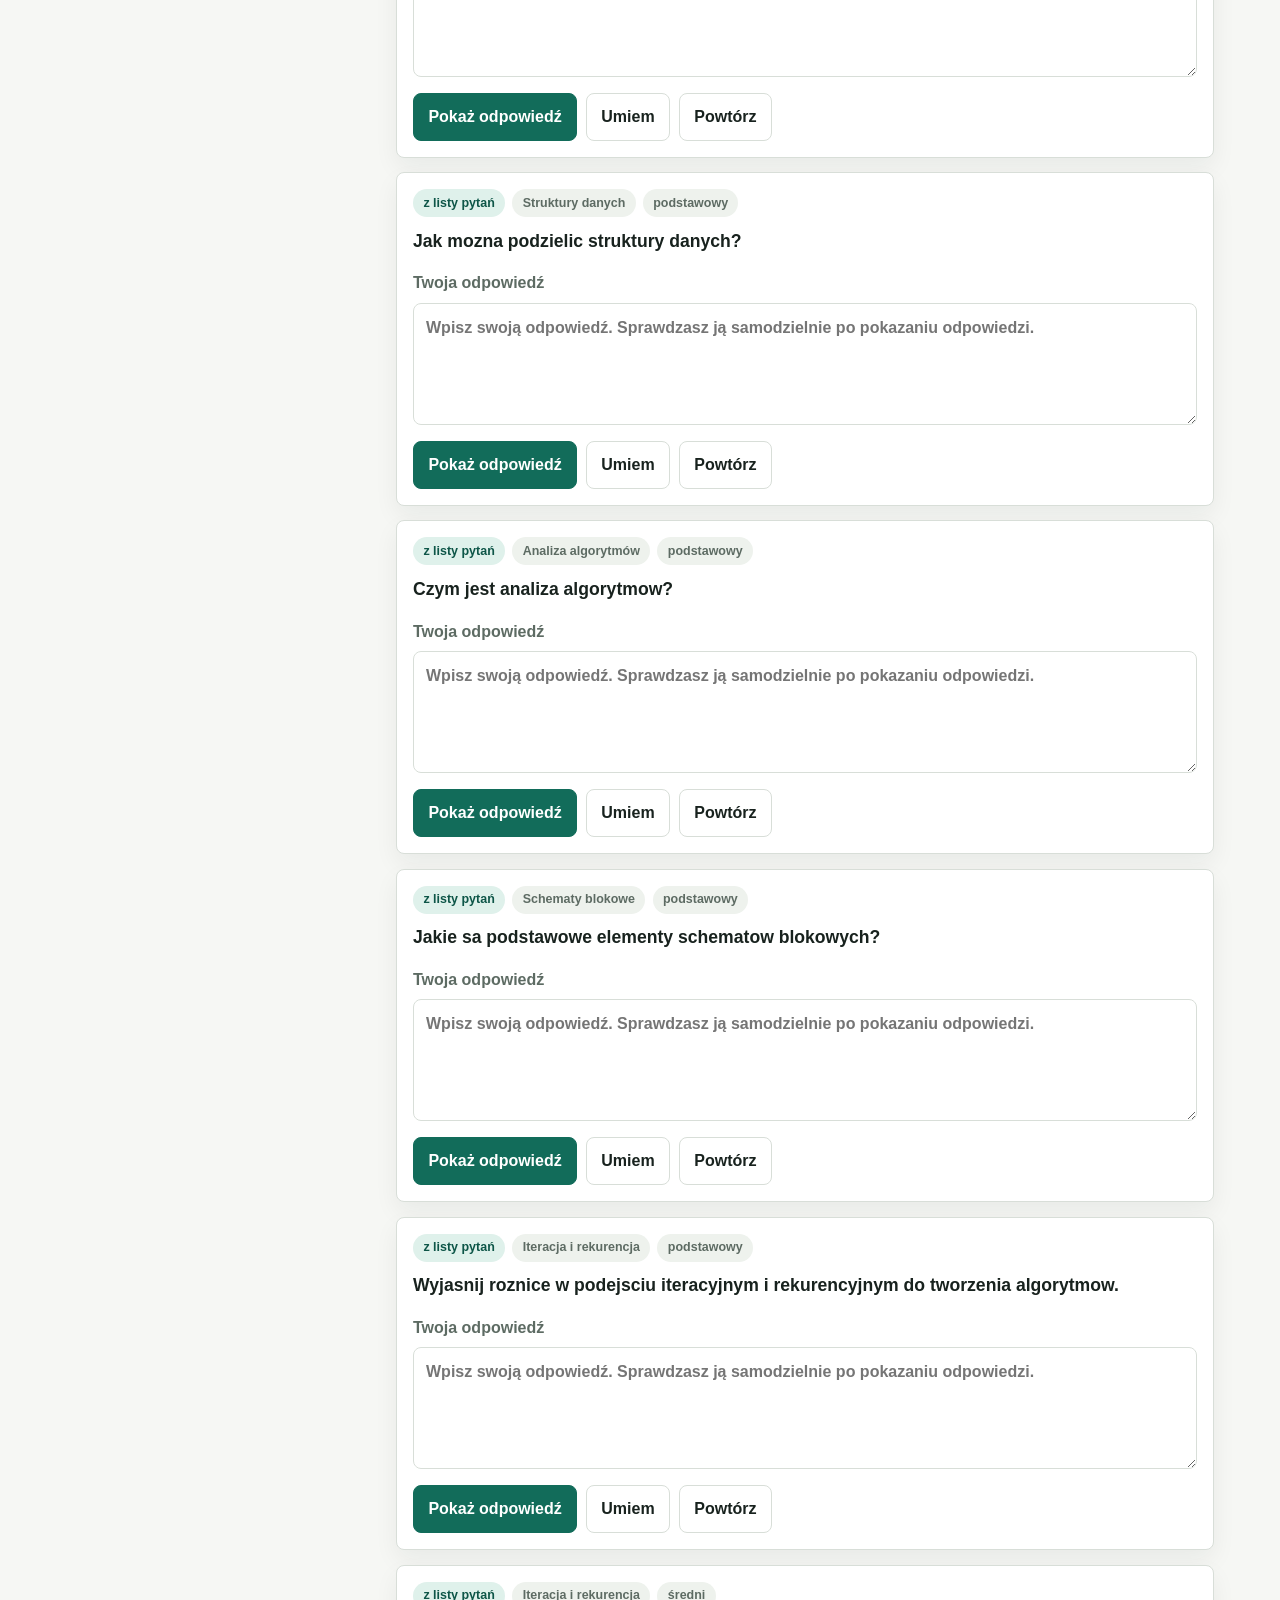
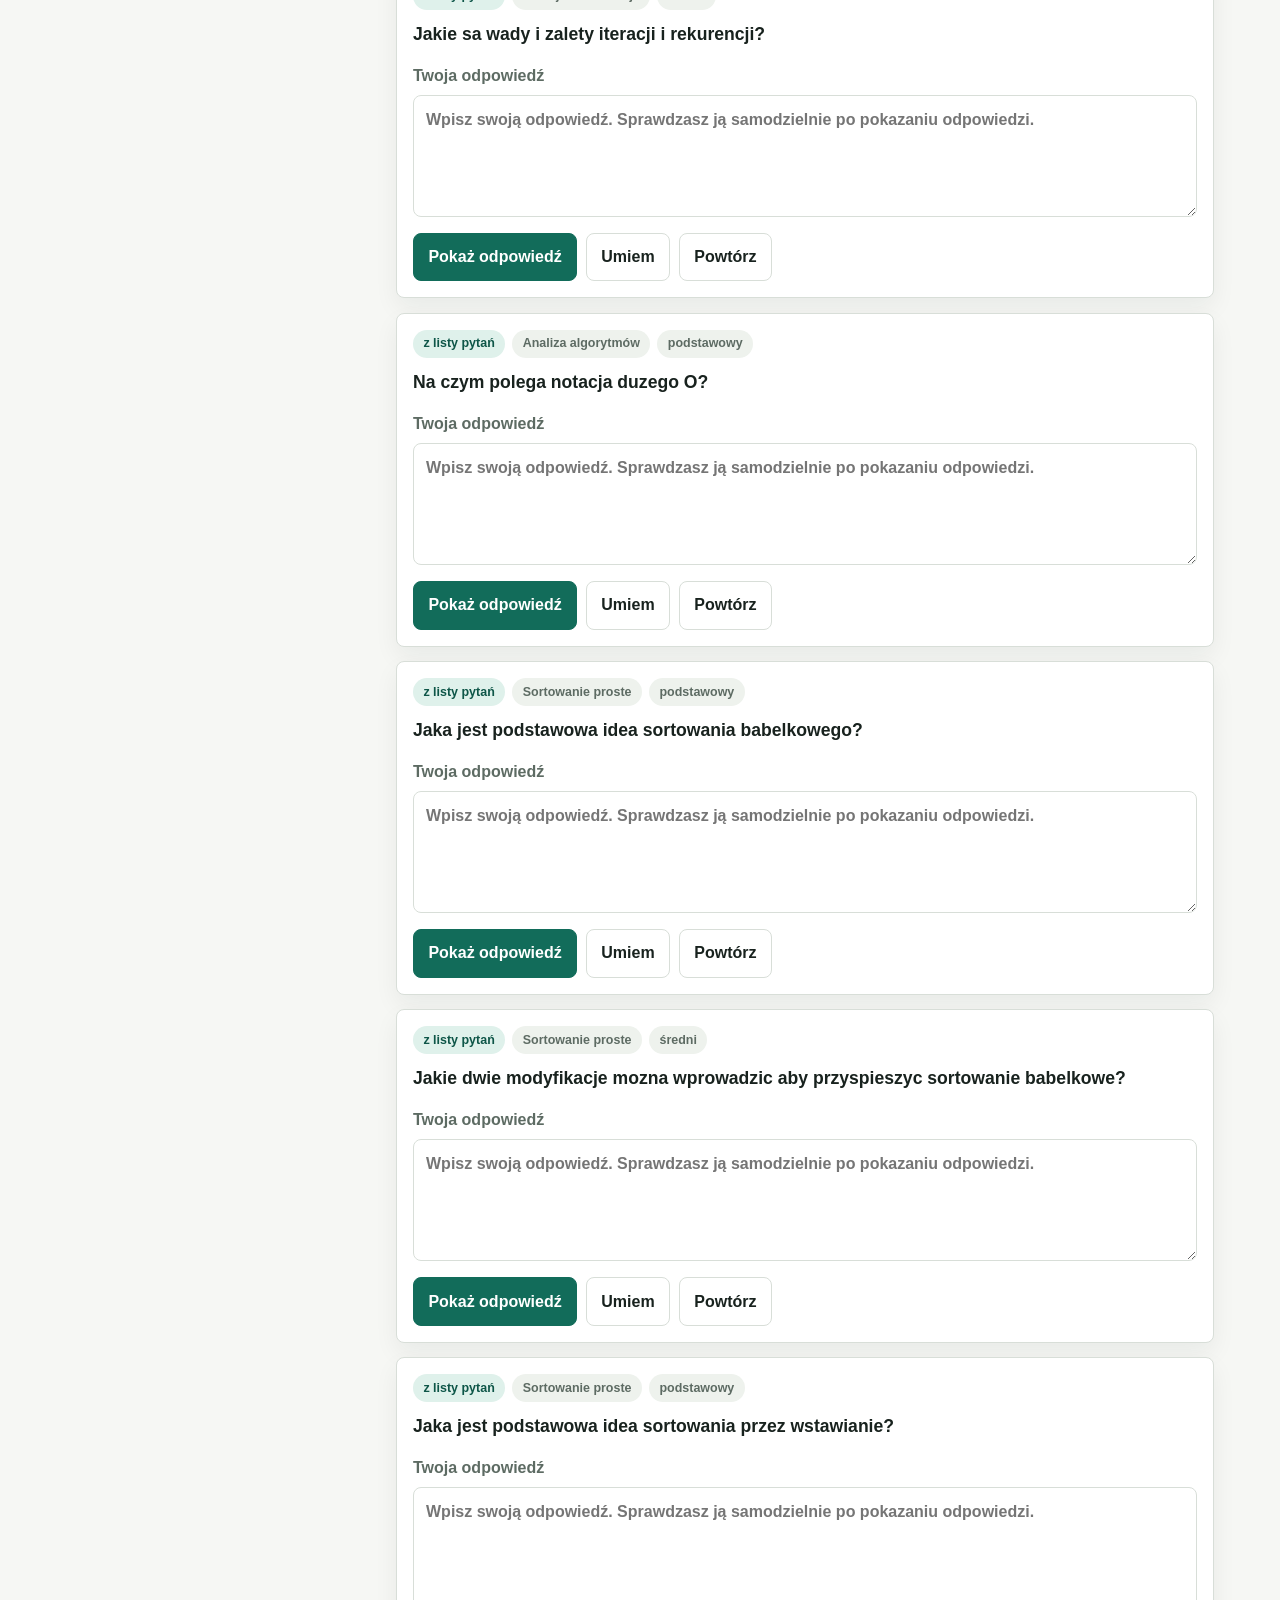
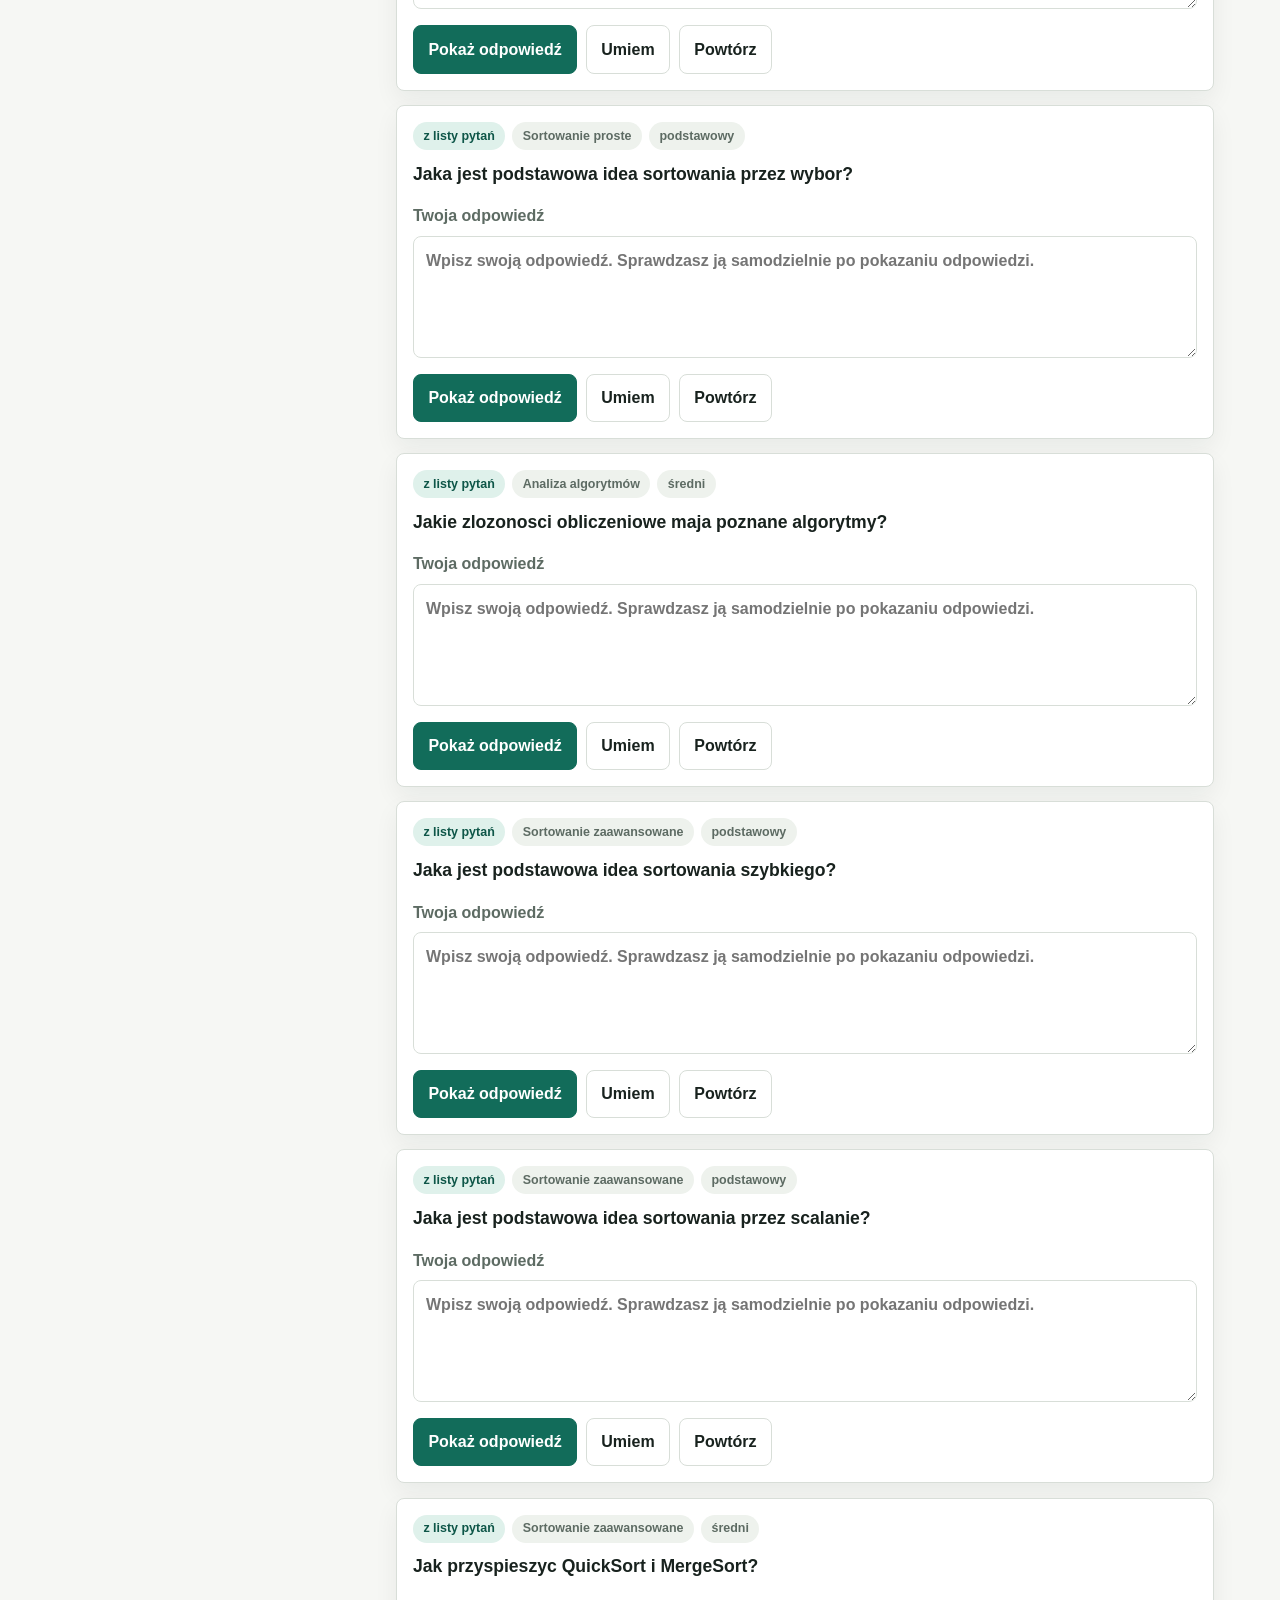
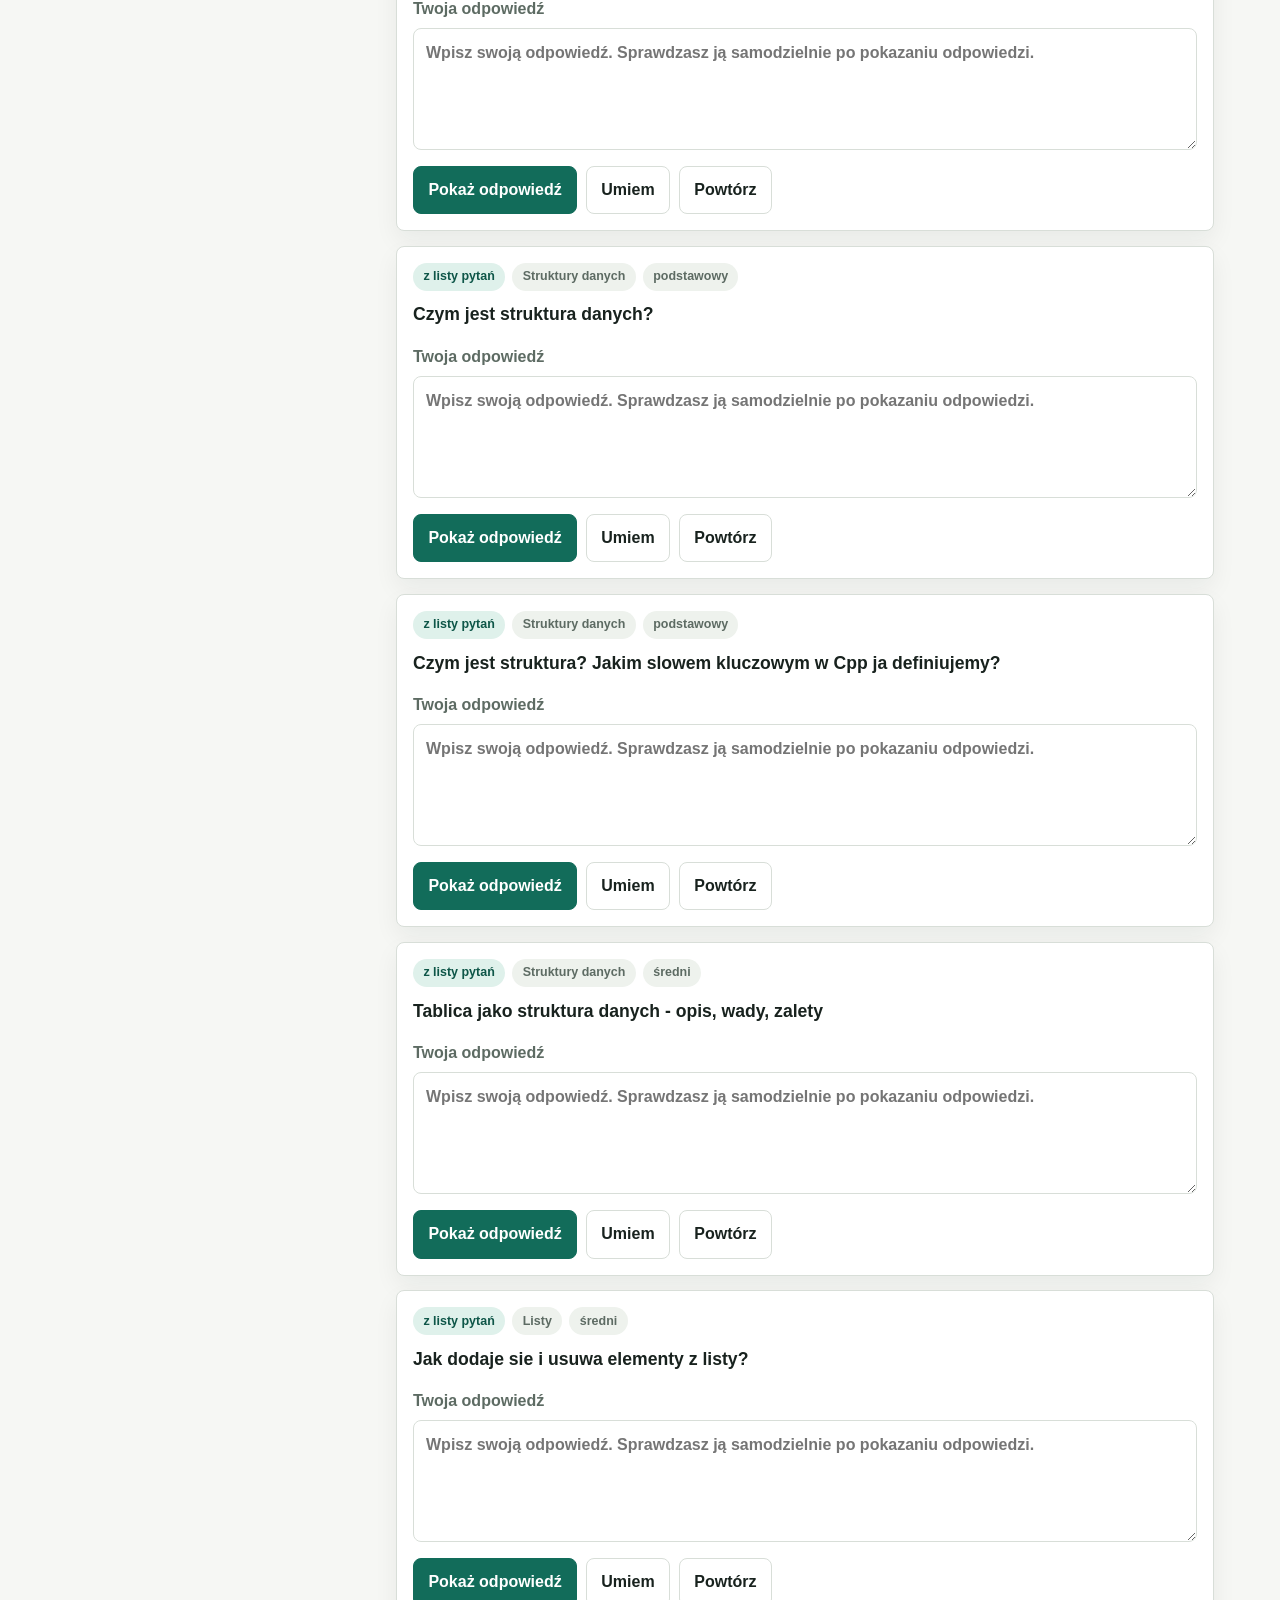
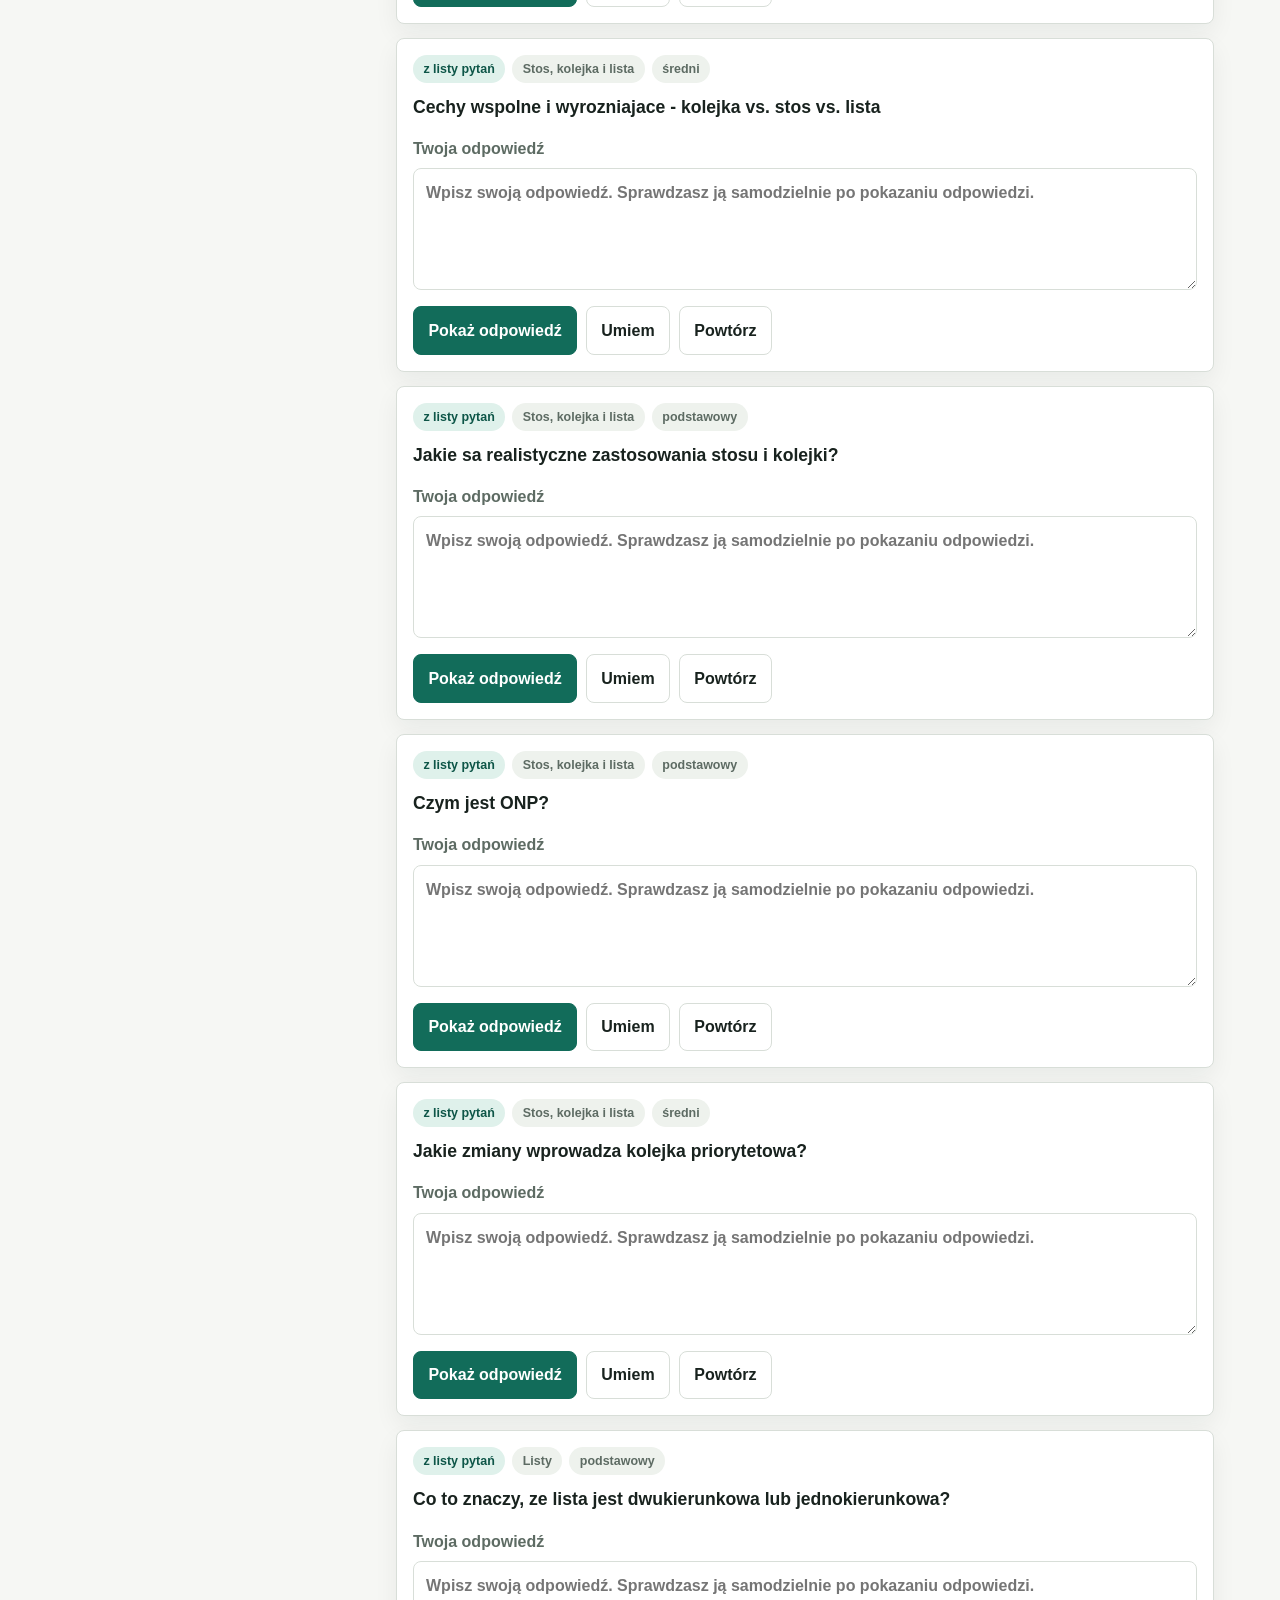
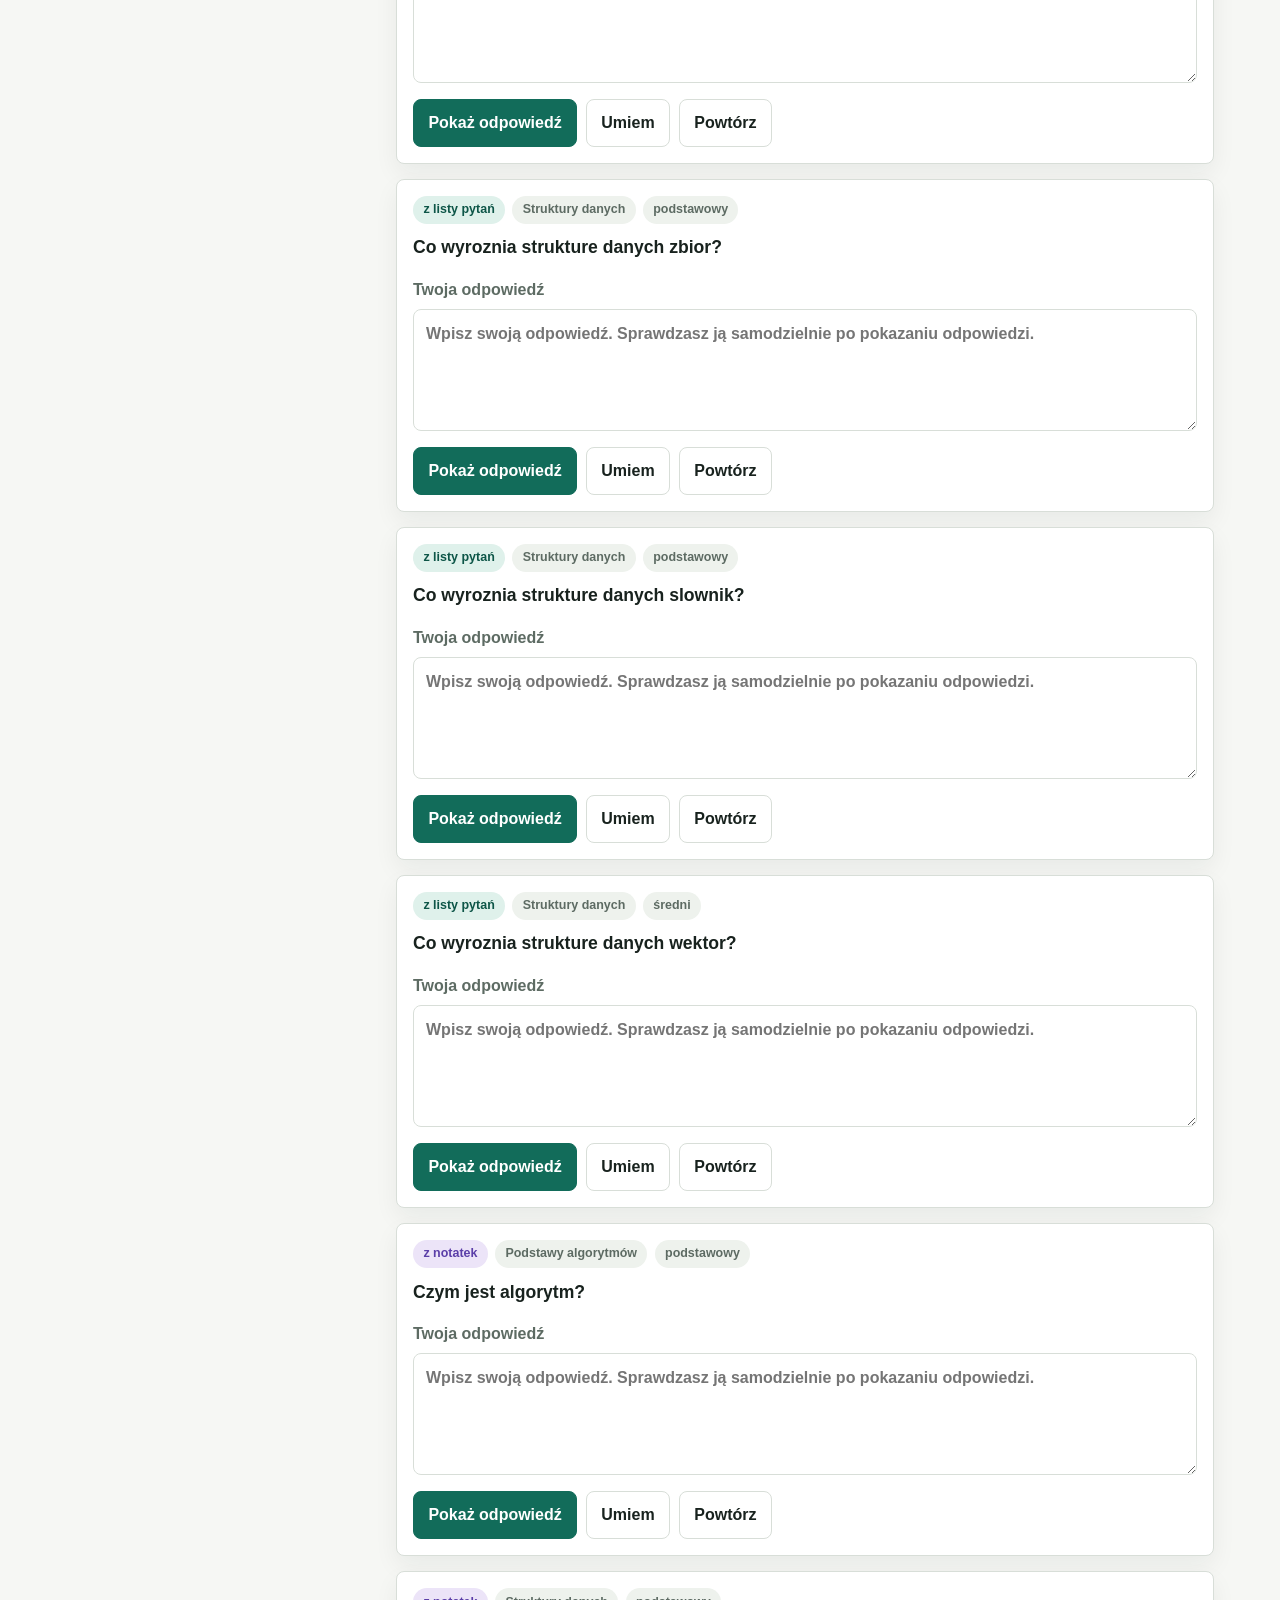
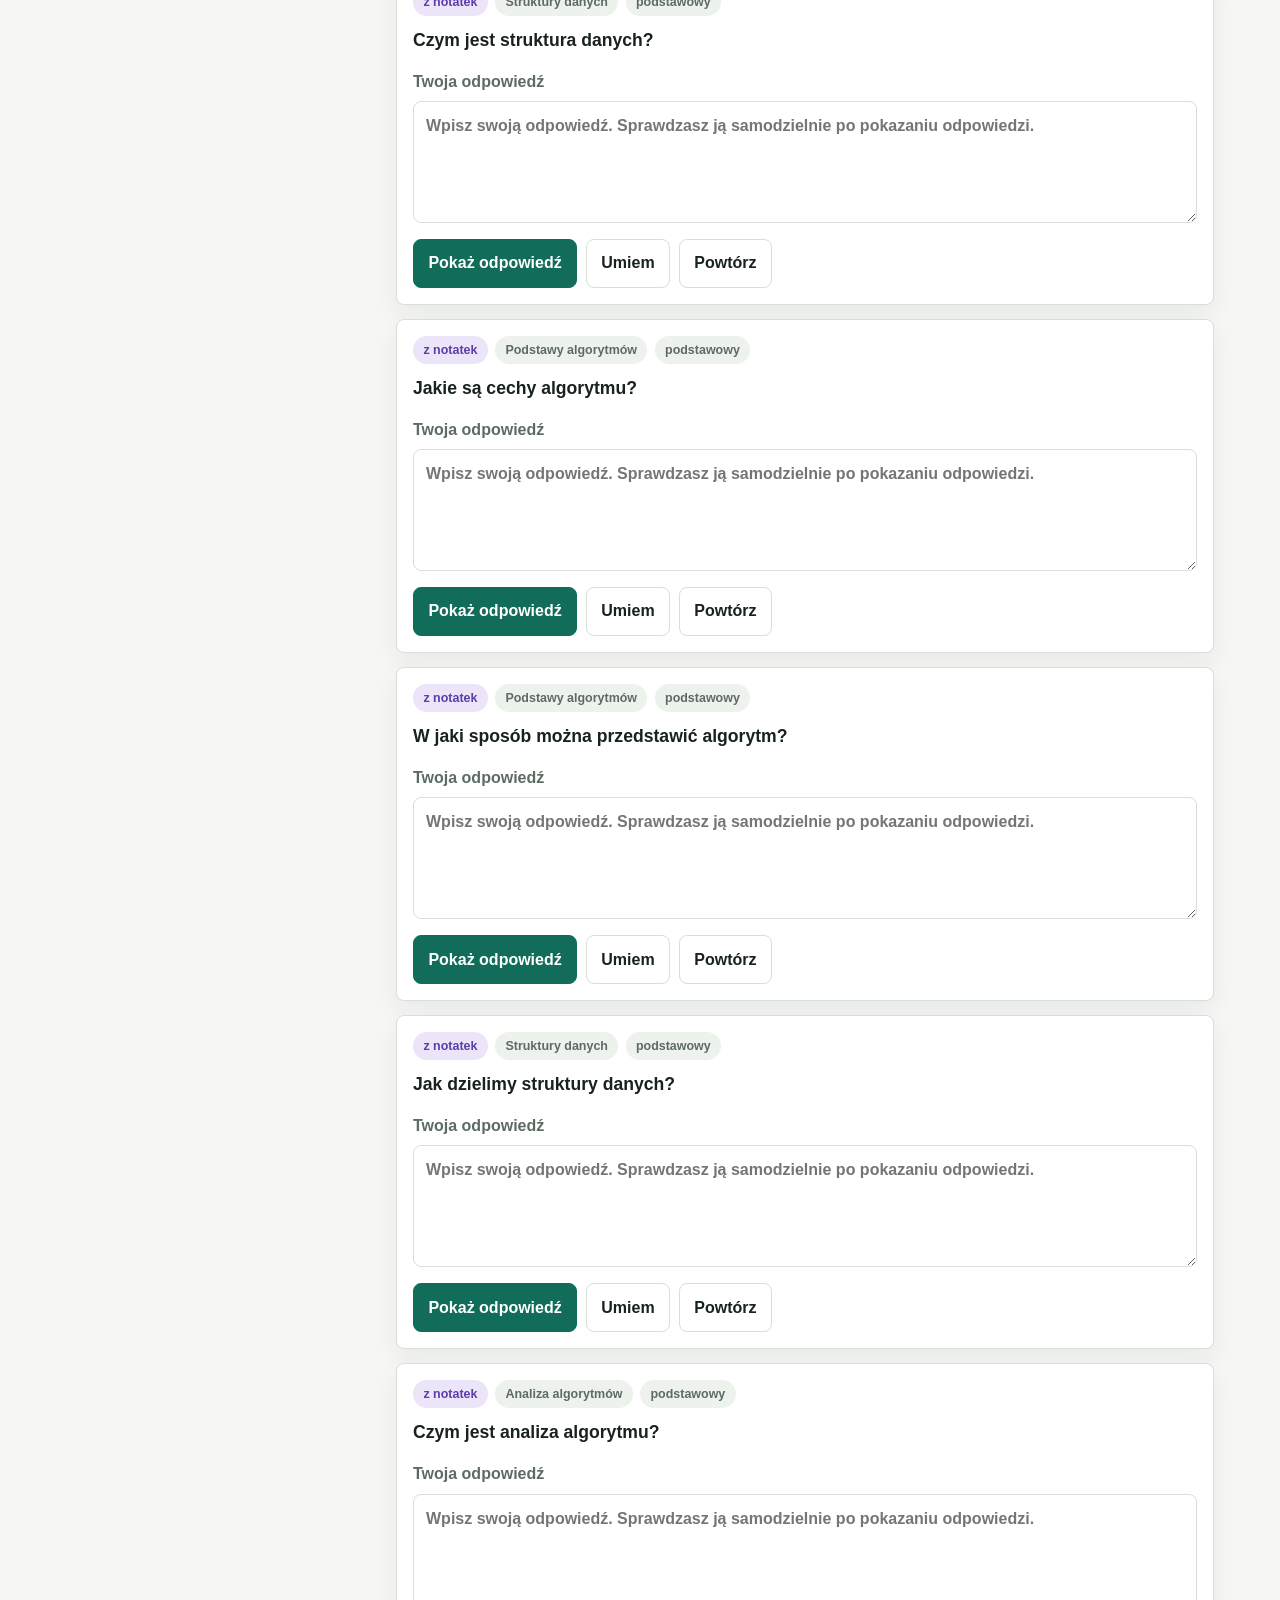
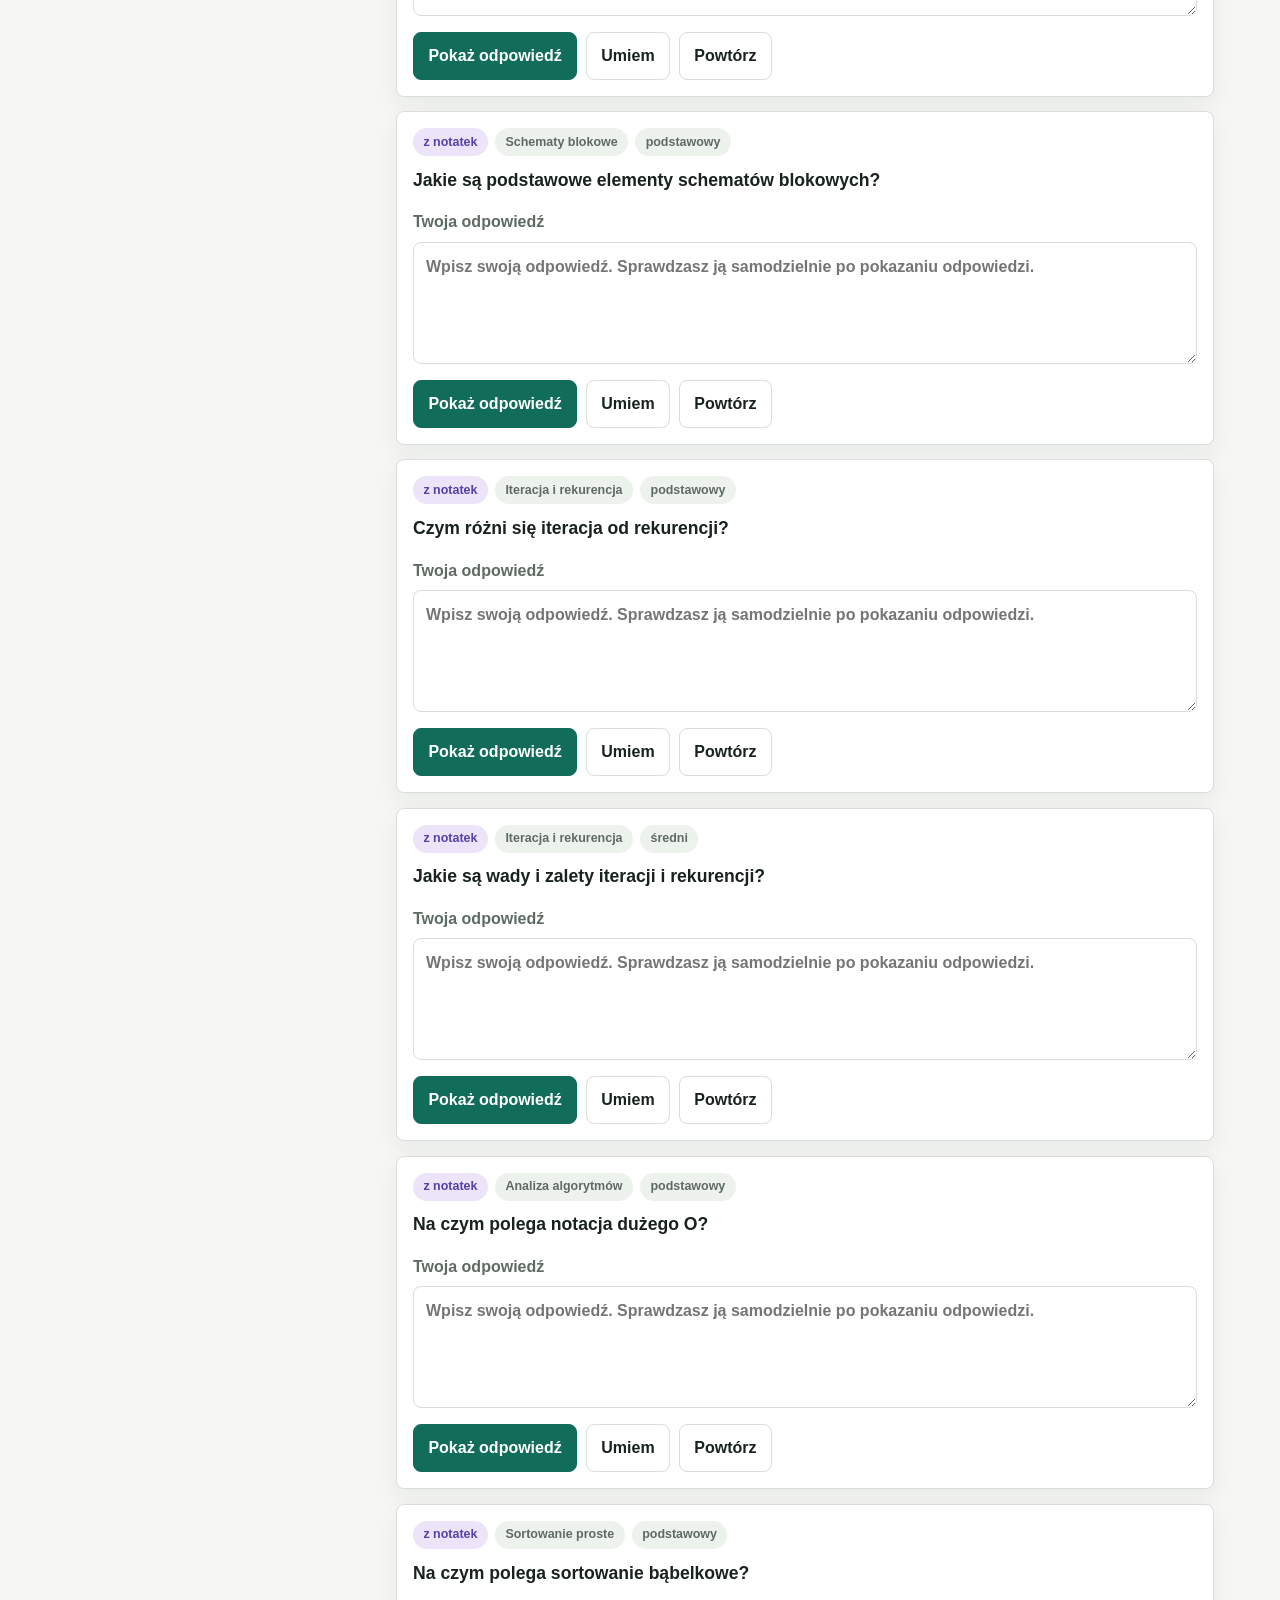
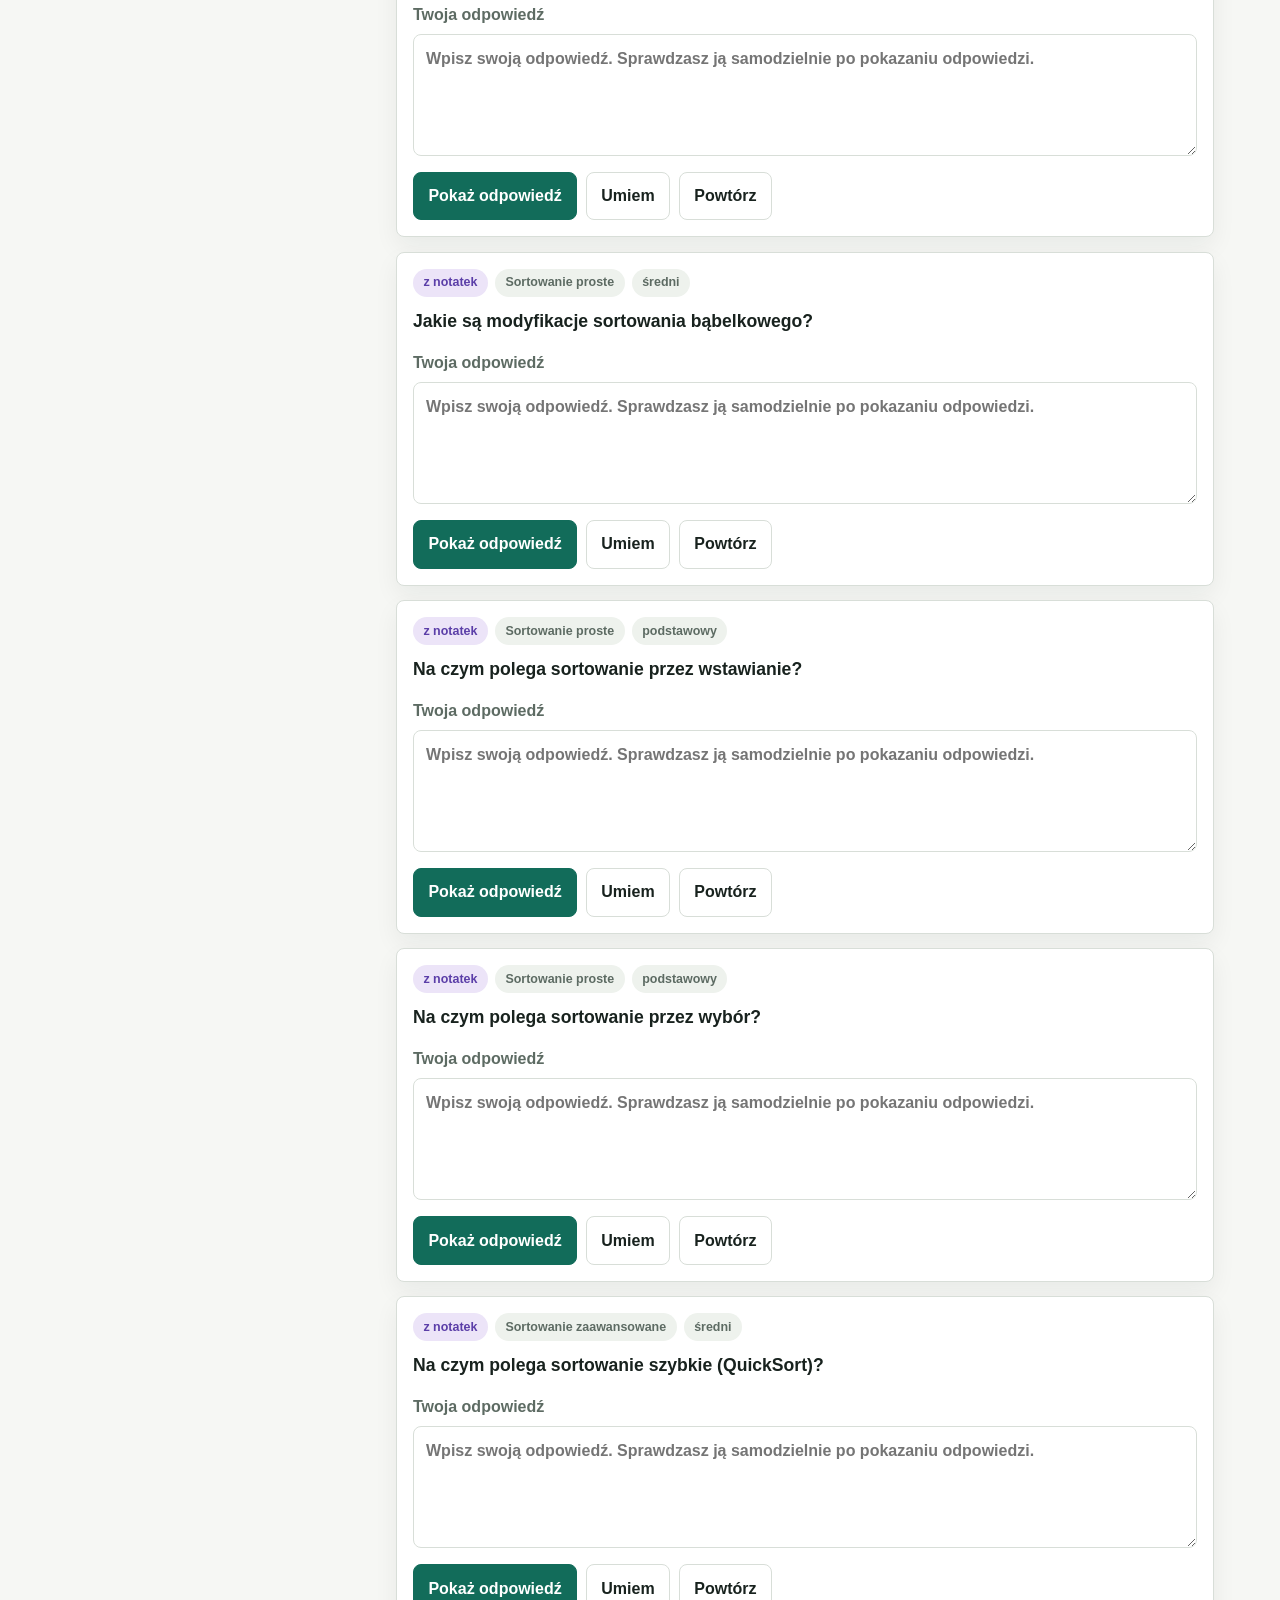
==== commit 06089dfe: "algorytmy notes" ====
--- a/algorytmy/index.html
+++ b/algorytmy/index.html
@@ -67,7 +67,7 @@
           <select id="sourceSelect">
             <option value="all">Wszystkie</option>
             <option value="sheet">Z listy pytań</option>
-            <option value="ai">Dodatkowe</option>
+            <option value="notatki">Z notatek</option>
           </select>
         </label>
 
@@ -137,6 +137,7 @@
           <button id="flashcardCard" class="flashcard-card" type="button" aria-live="polite">
             <span id="flashcardSide" class="flashcard-side">Przód</span>
             <strong id="flashcardFront"></strong>
+            <img id="flashcardImage" class="flashcard-image" hidden alt="">
             <span id="flashcardBack" hidden></span>
           </button>
 
--- a/algorytmy/styles.css
+++ b/algorytmy/styles.css
@@ -407,6 +407,11 @@
   color: #3c6a31;
 }
 
+.tag-notatki {
+  background: #ece4f8;
+  color: #5b3ea8;
+}
+
 .options {
   display: grid;
   gap: 0.35rem;
@@ -714,6 +719,16 @@
   max-width: 860px;
   font-size: clamp(1.25rem, 2.4vw, 2rem);
   line-height: 1.35;
+}
+
+.flashcard-image {
+  display: block;
+  width: min(460px, 100%);
+  height: auto;
+  border: 1px solid var(--line);
+  border-radius: 8px;
+  background: #ffffff;
+  padding: 0.5rem;
 }
 
 .flashcard-card span:last-child {
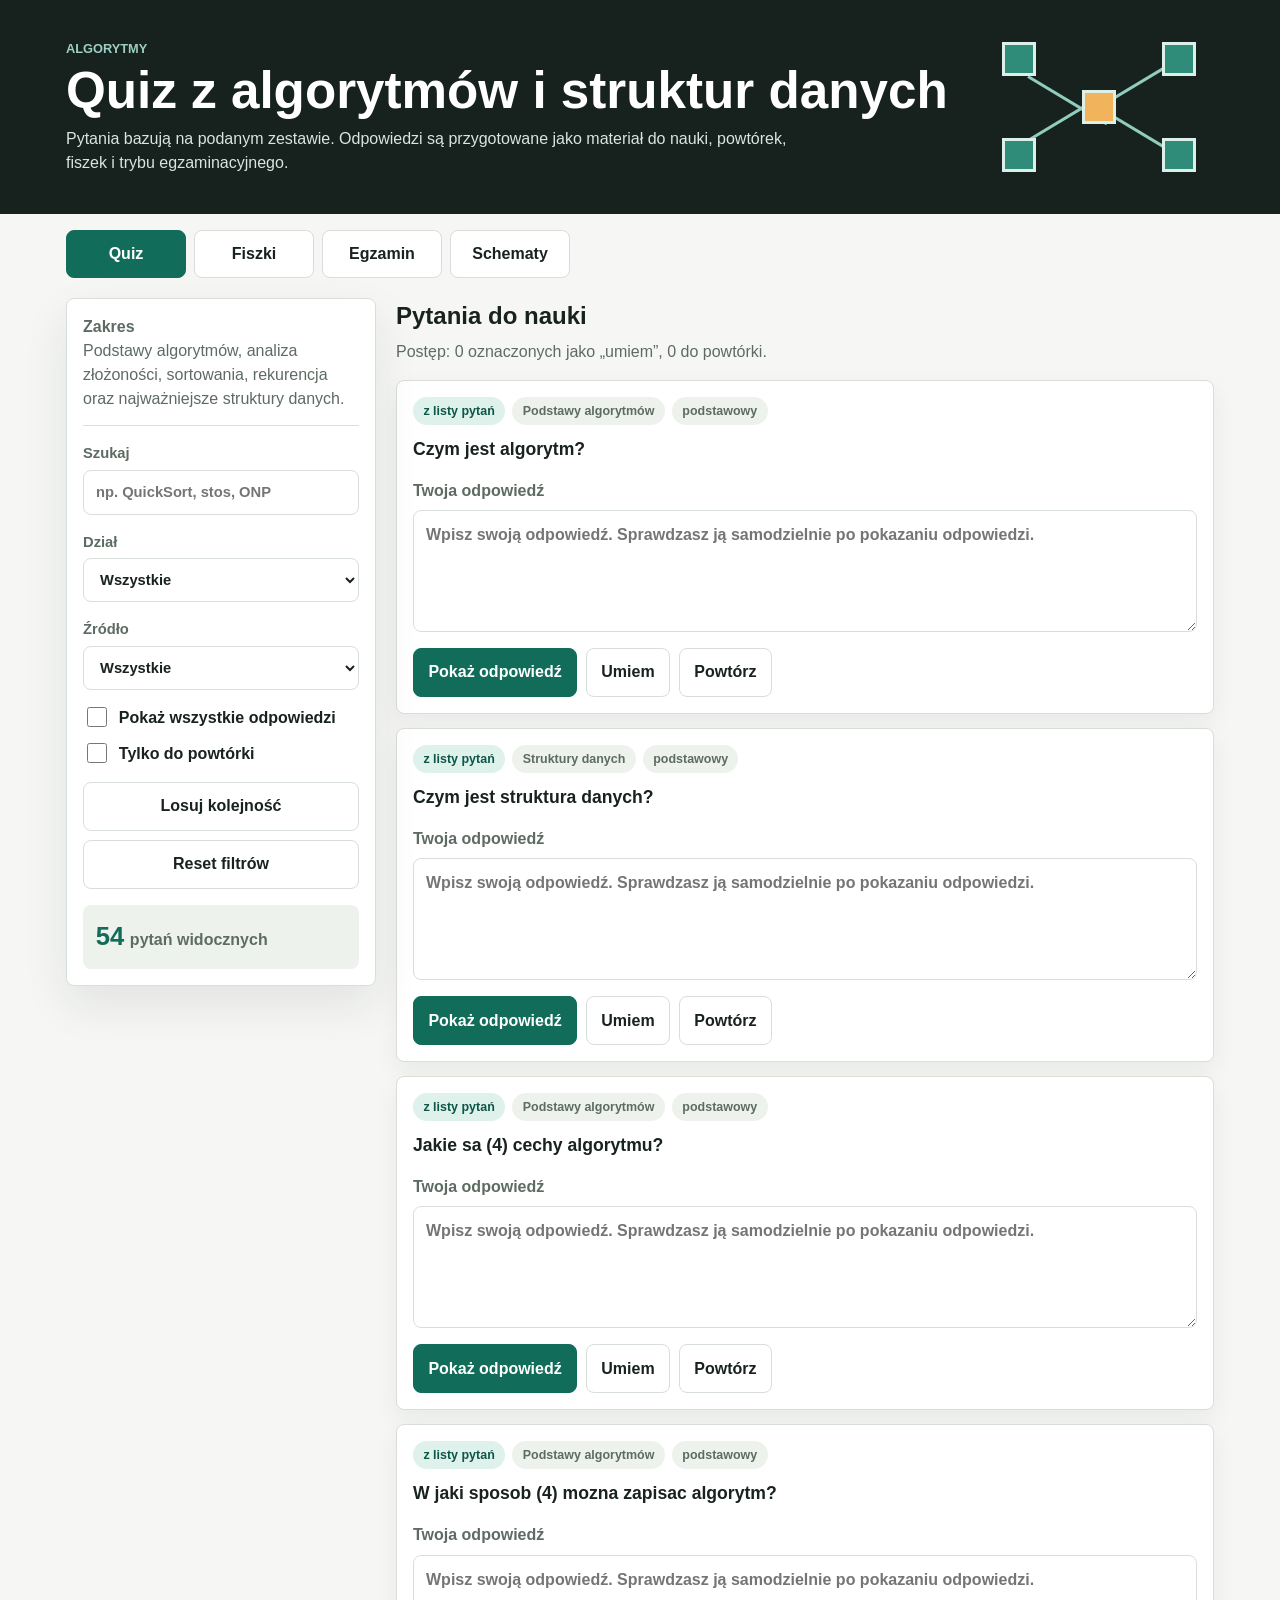
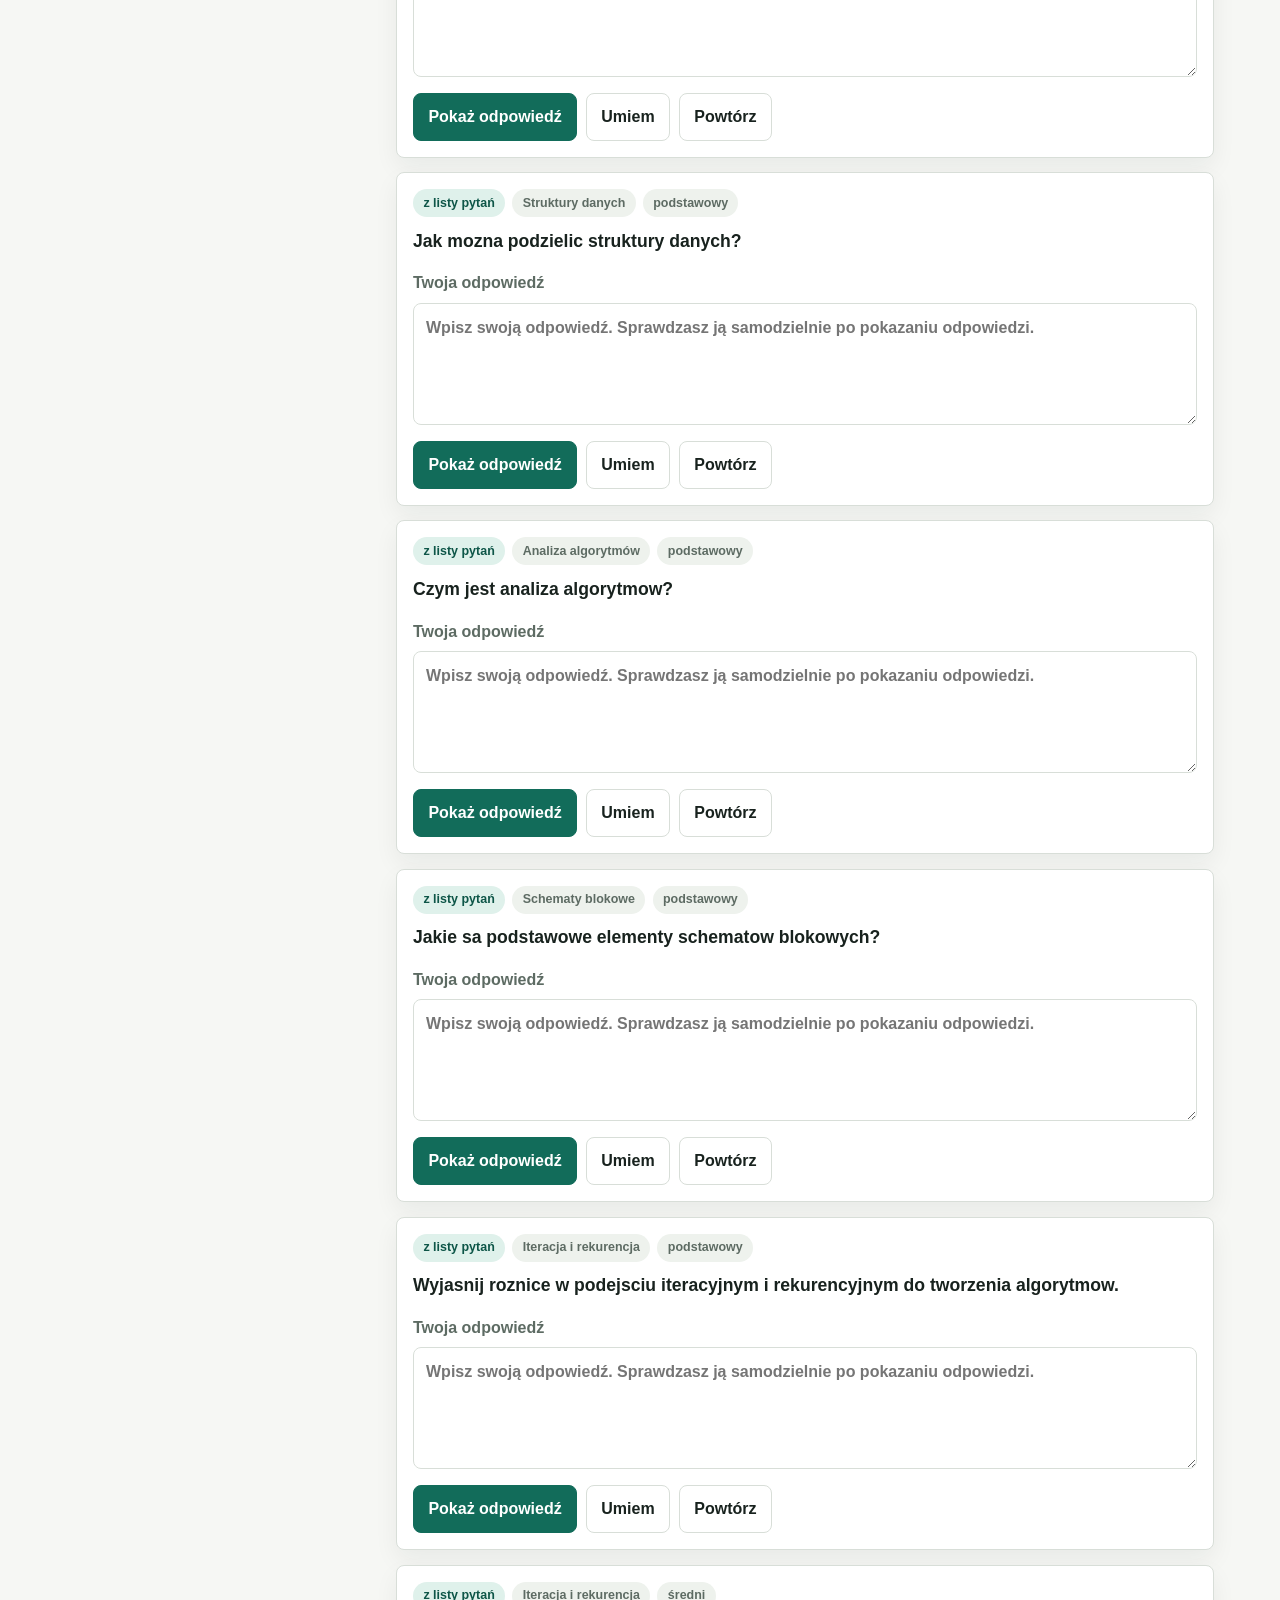
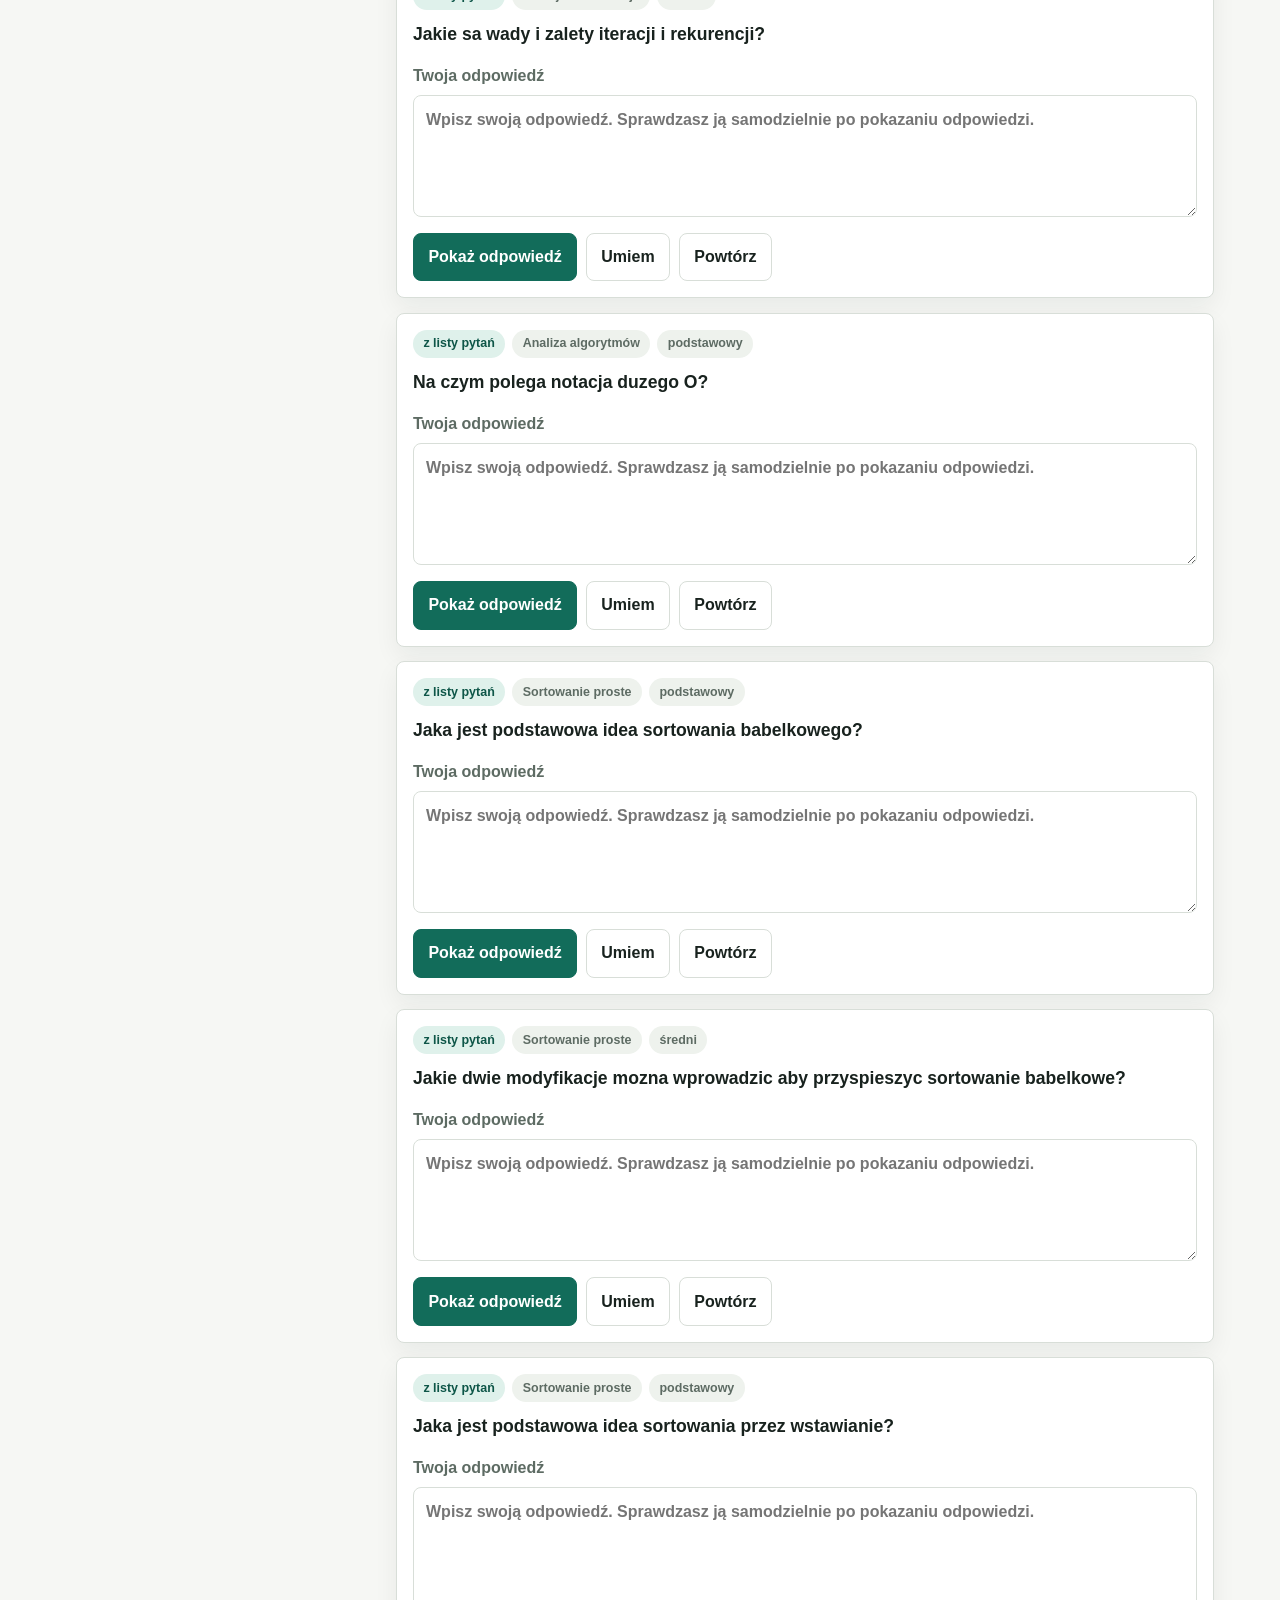
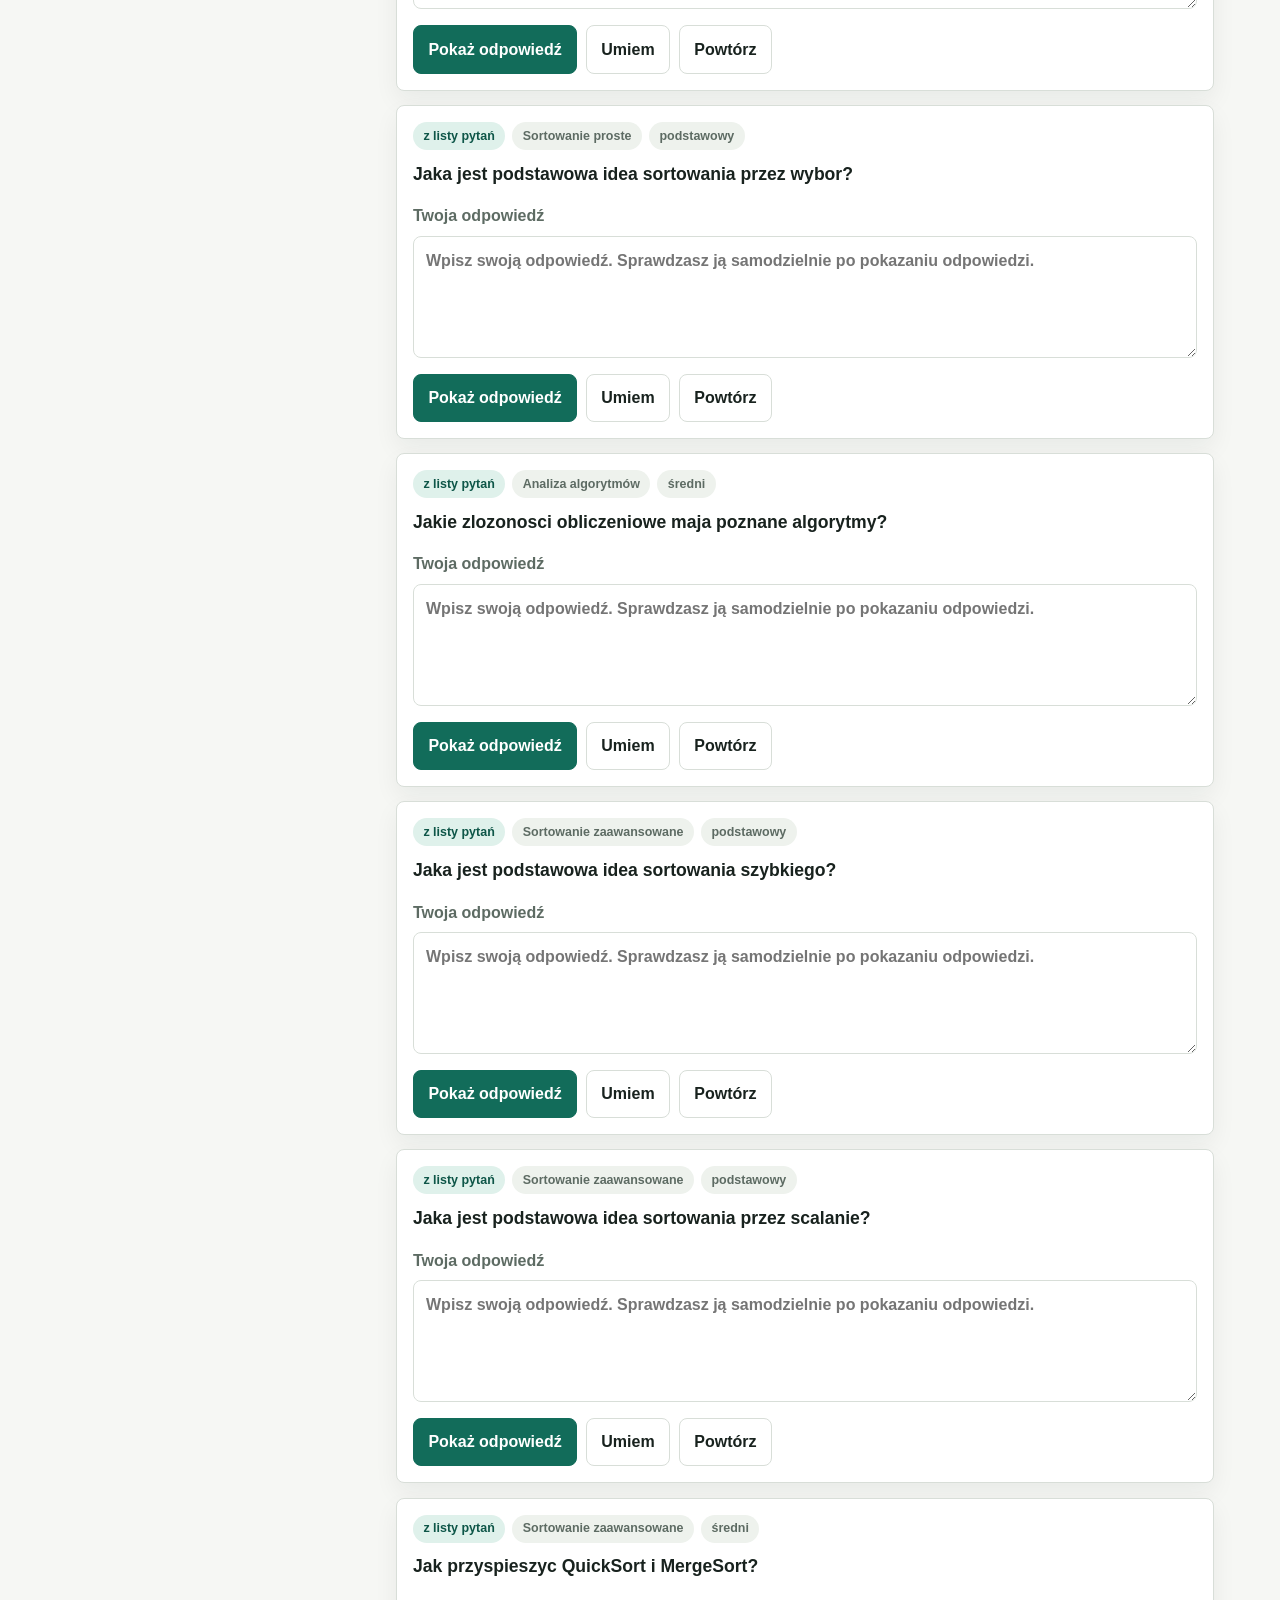
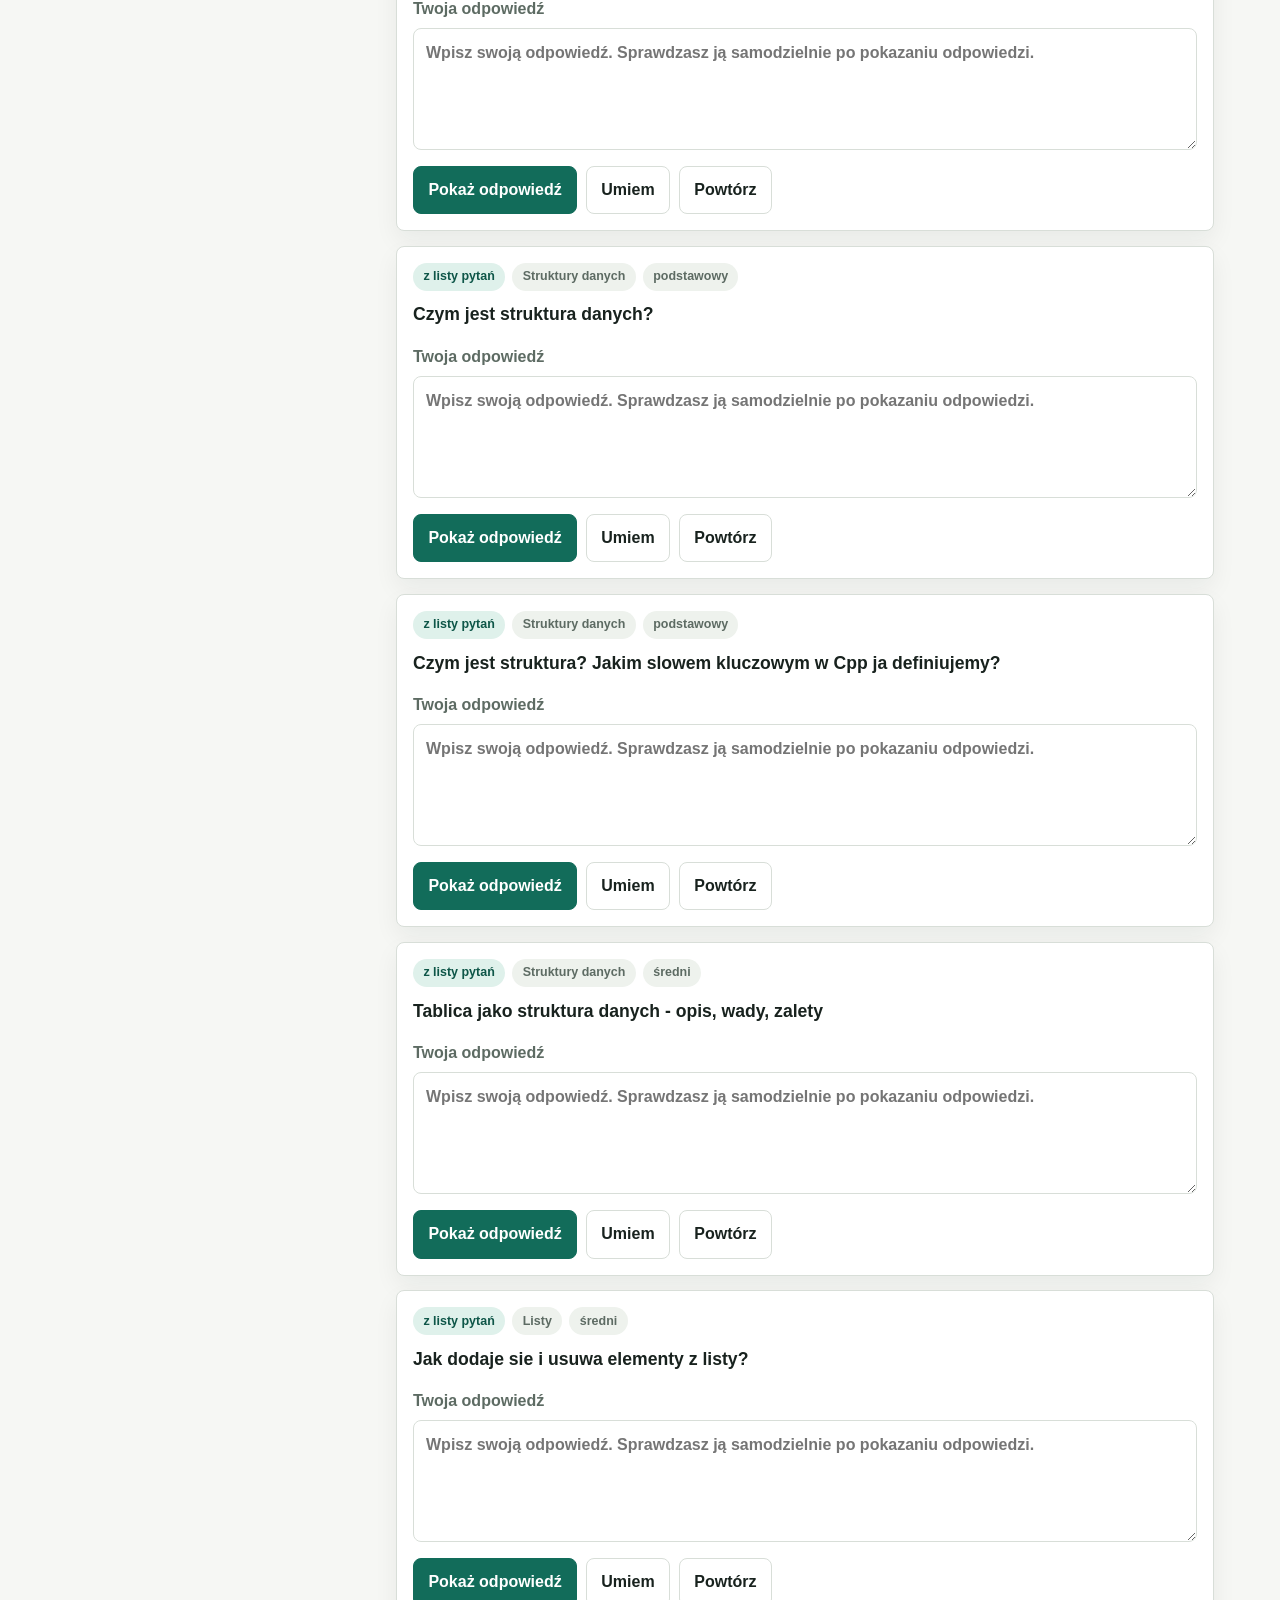
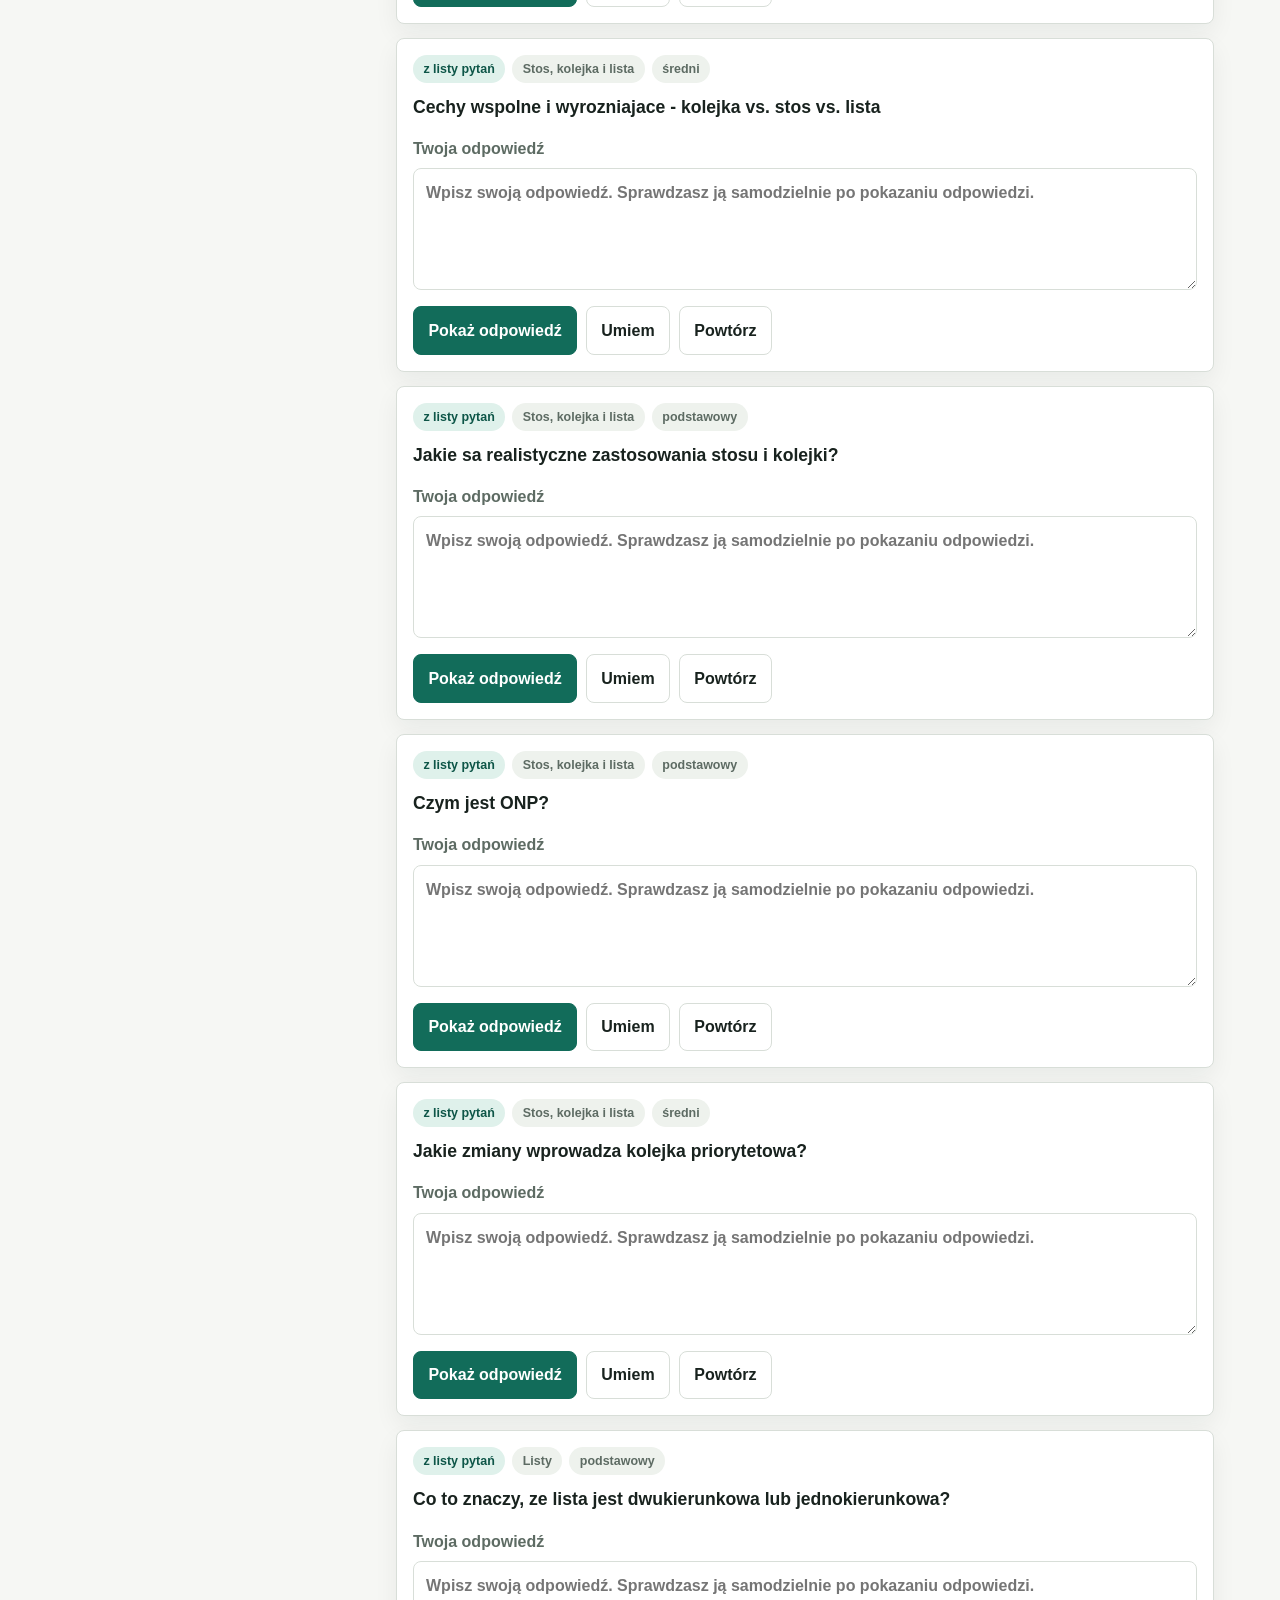
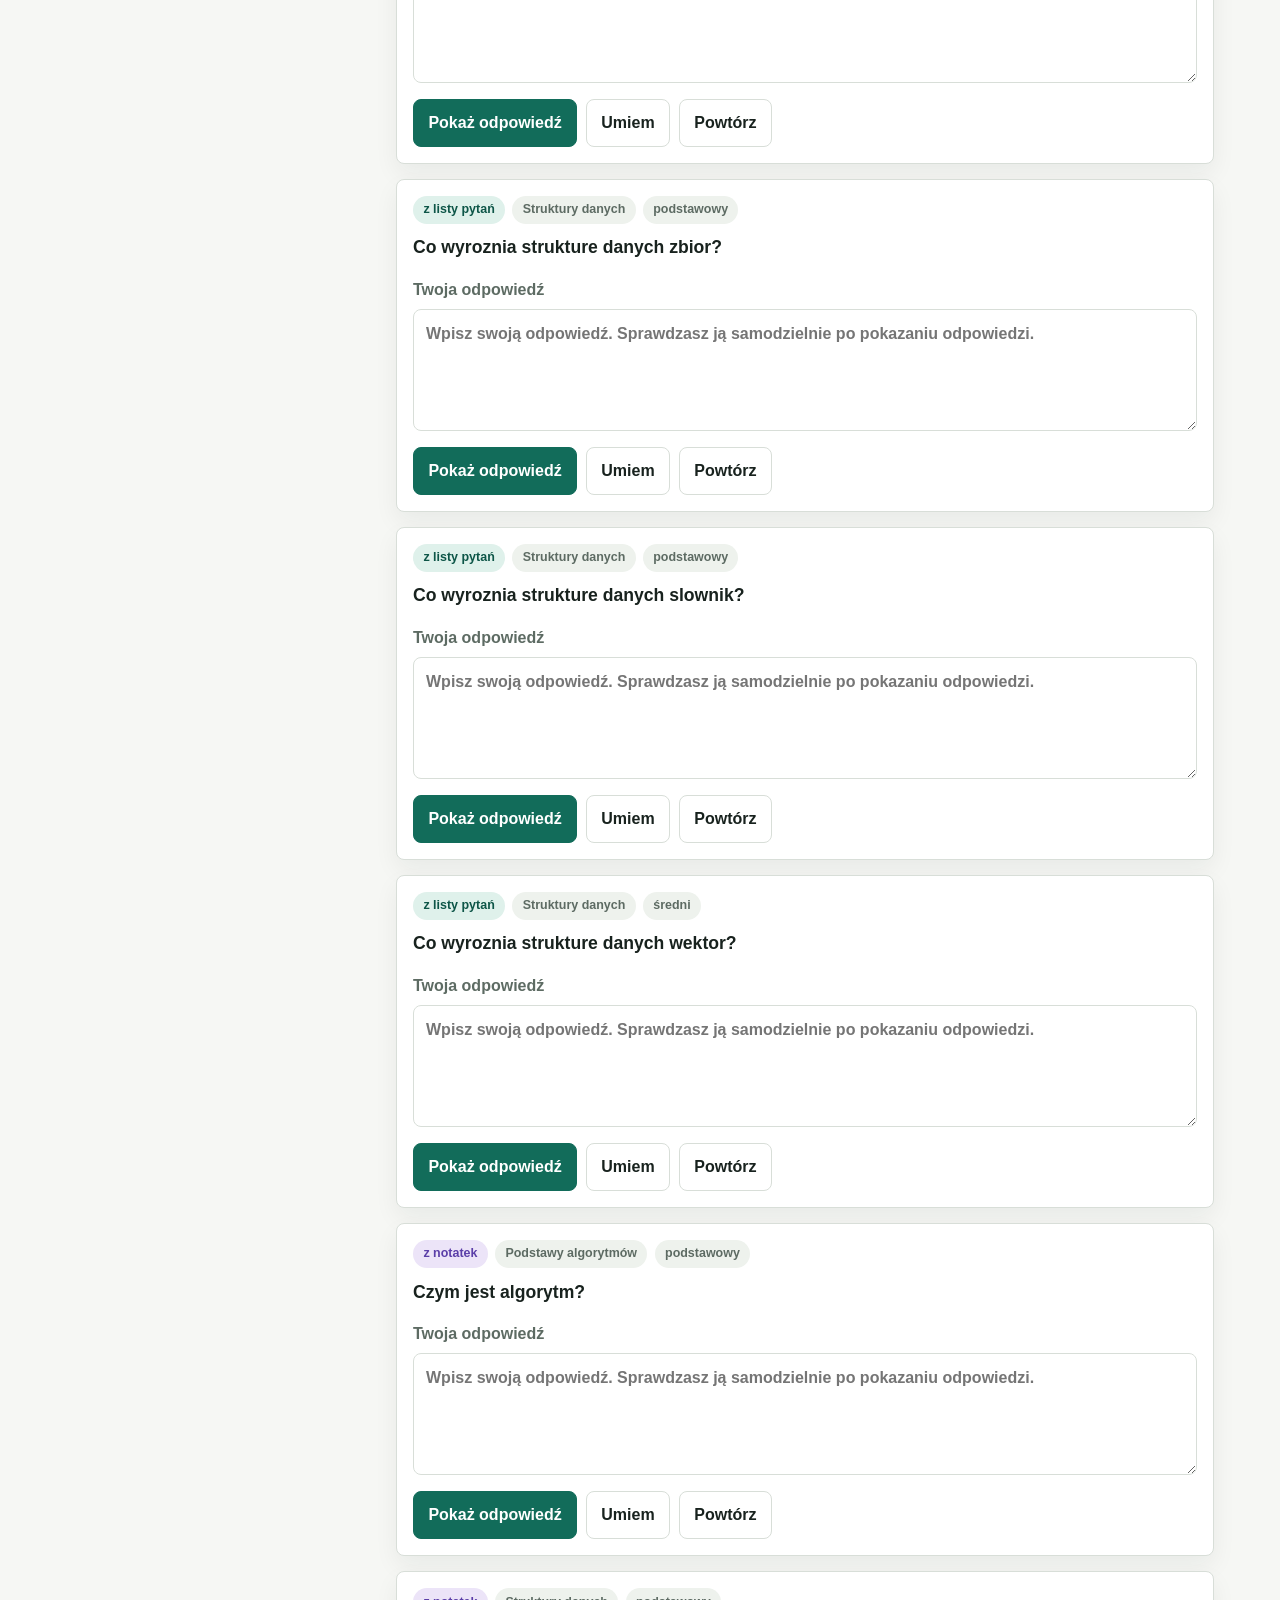
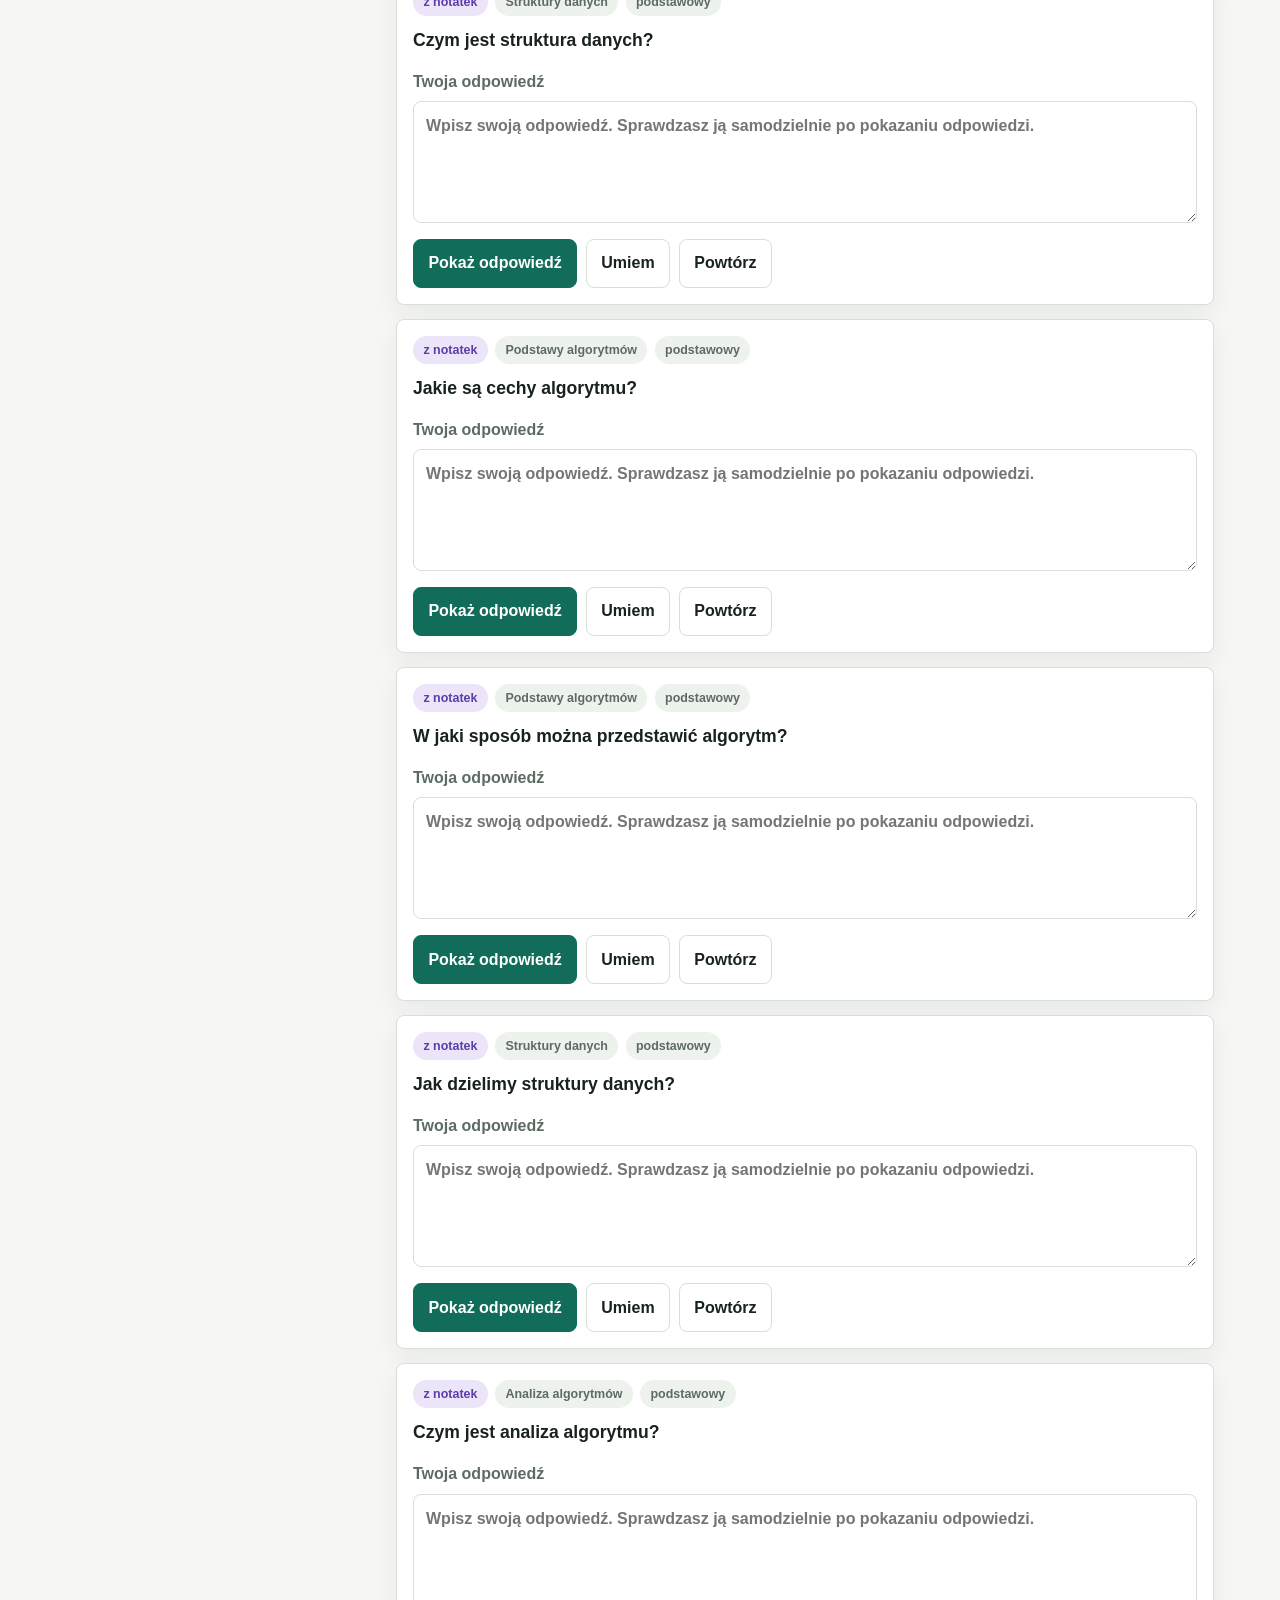
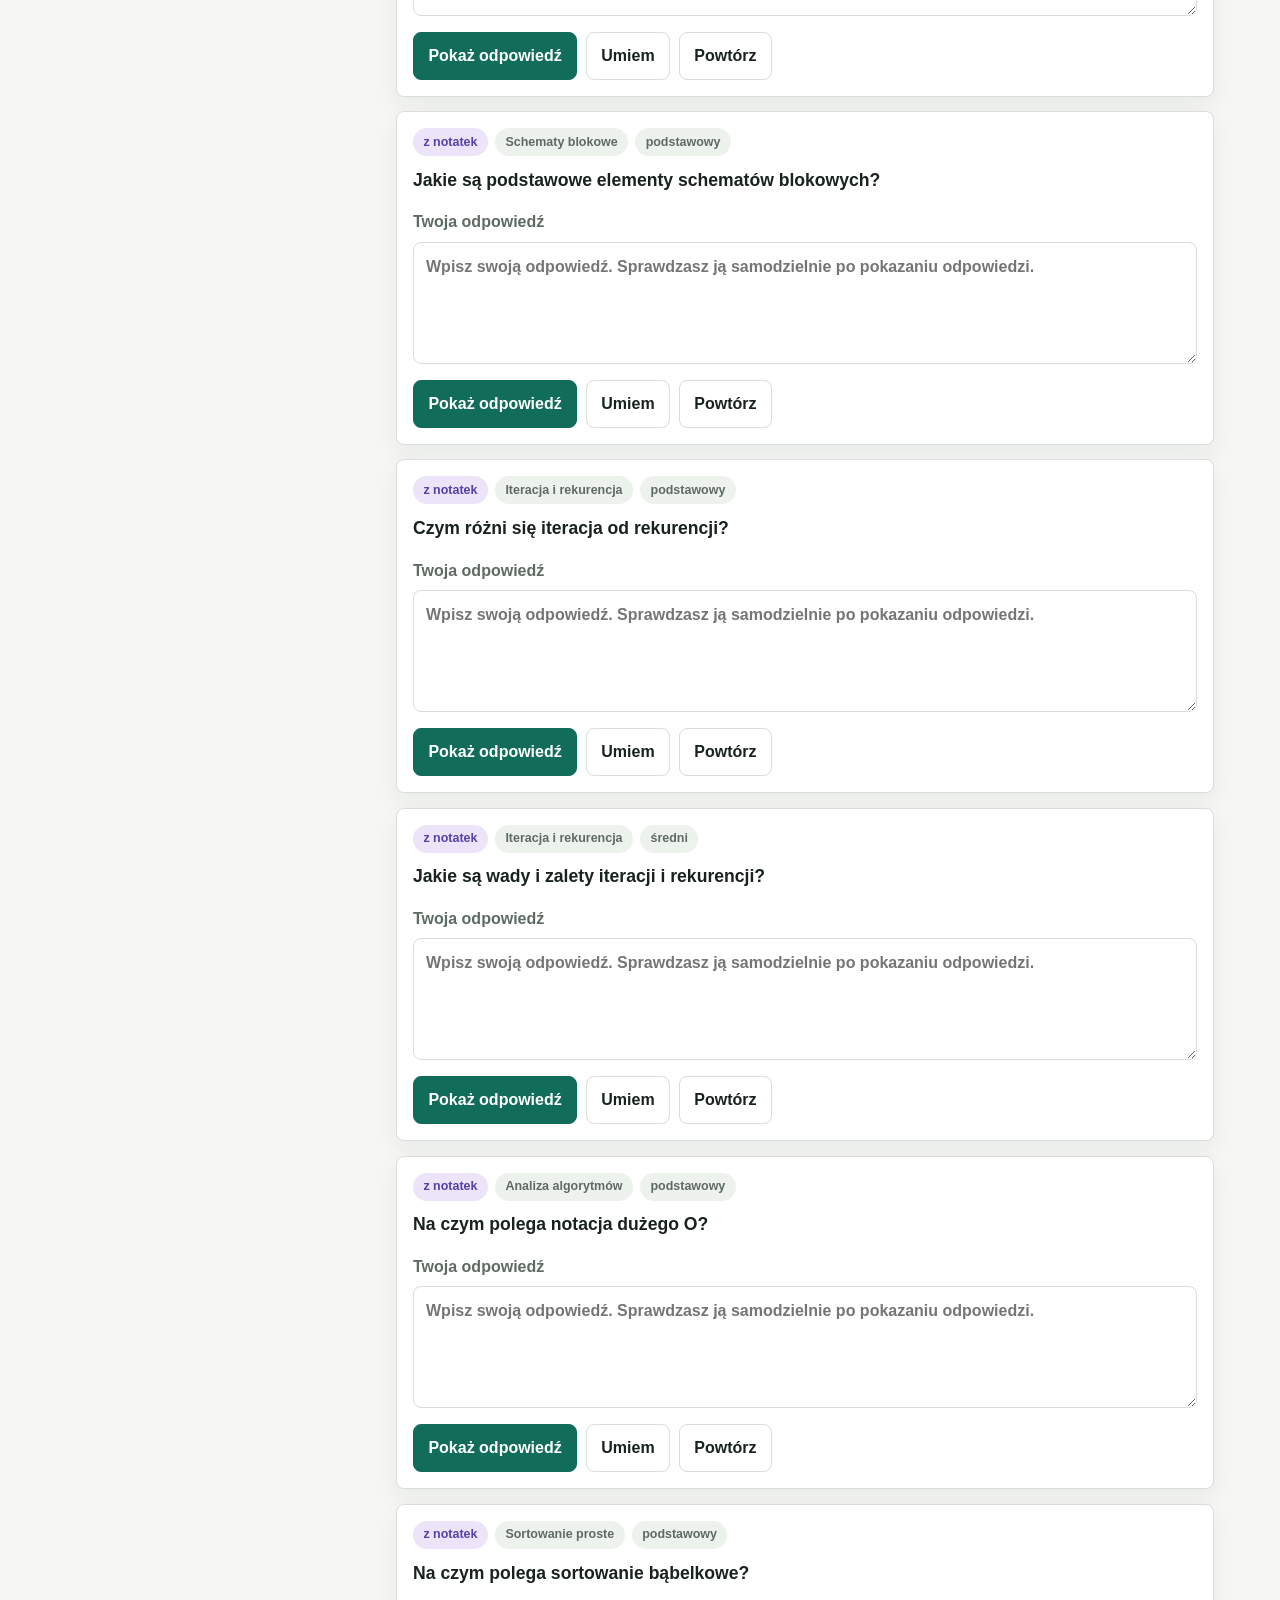
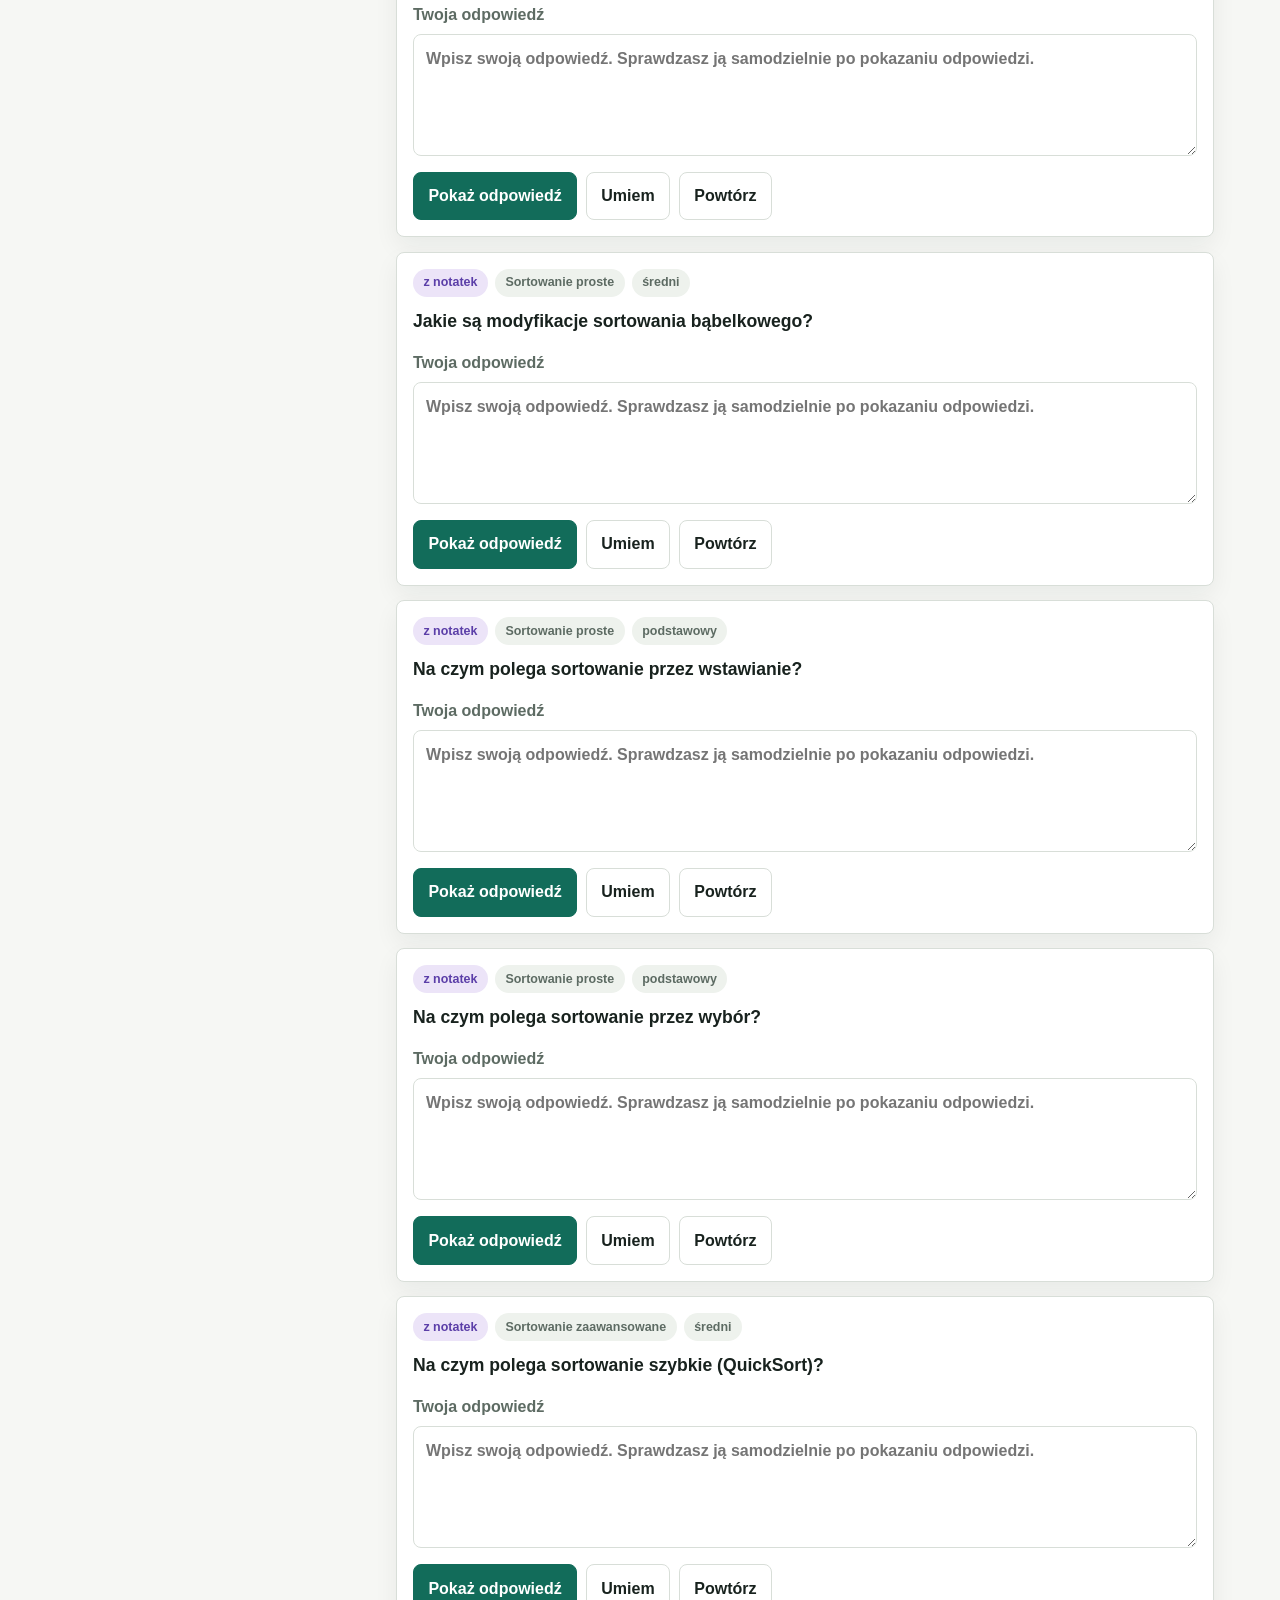
==== commit a7aaa4a4: "Algorytmy schematy blokowe" ====
--- a/algorytmy/index.html
+++ b/algorytmy/index.html
@@ -40,6 +40,7 @@
       <button id="quizViewButton" type="button" class="is-active" aria-pressed="true">Quiz</button>
       <button id="flashcardsViewButton" type="button" aria-pressed="false">Fiszki</button>
       <button id="examViewButton" type="button" aria-pressed="false">Egzamin</button>
+      <button id="diagramViewButton" type="button" aria-pressed="false">Schematy</button>
     </nav>
 
     <main class="layout">
@@ -185,6 +186,121 @@
         <div id="examQuestionList" class="question-list"></div>
         <p id="examEmptyState" class="empty-state">Egzamin nie został jeszcze rozpoczęty.</p>
       </section>
+
+      <section id="diagramArea" class="diagram-area" aria-label="Schematy blokowe" hidden>
+        <div class="section-head">
+          <div>
+            <h2>Schematy blokowe</h2>
+            <p>
+              Powtórz symbole, samodzielnie zbuduj schemat w kreatorze i sprawdź się na zadaniach.
+              Twój schemat zapisuje się automatycznie w przeglądarce.
+            </p>
+          </div>
+        </div>
+
+        <div class="diagram-panel">
+          <h3>Legenda — symbole</h3>
+          <p class="panel-sub">
+            Każdy blok ma ustalony kształt i znaczenie. Najpierw je rozpoznaj, potem używaj ich w kreatorze.
+          </p>
+          <div id="diagramLegend" class="diagram-legend"></div>
+        </div>
+
+        <div class="diagram-panel">
+          <h3>Kreator schematu</h3>
+          <p class="panel-sub">
+            Dodawaj bloki z palety, wpisuj treść i ustawiaj kolejność. Po prawej widzisz gotowy rysunek.
+          </p>
+          <div id="diagramPalette" class="diagram-palette">
+            <button type="button" data-add="terminator">+ Start / Koniec</button>
+            <button type="button" data-add="io">+ Wejście / Wyjście</button>
+            <button type="button" data-add="process">+ Operacja</button>
+            <button type="button" data-add="decision">+ Decyzja</button>
+            <button type="button" data-add="connector">+ Łącznik</button>
+          </div>
+
+          <div class="diagram-builder">
+            <div class="diagram-editor">
+              <div id="diagramEditorList" class="diagram-editor-list"></div>
+              <p id="diagramEditorEmpty" class="diagram-empty">
+                Brak bloków. Zacznij od „+ Start / Koniec” albo wczytaj przykład.
+              </p>
+              <div class="diagram-builder-actions">
+                <button id="diagramScaffoldButton" type="button">Wstaw START i STOP</button>
+                <button id="diagramSampleButton" type="button">Wczytaj przykład</button>
+                <button id="diagramCheckButton" type="button">Sprawdź schemat</button>
+                <button id="diagramClearButton" type="button">Wyczyść</button>
+              </div>
+              <div id="diagramFeedback" class="diagram-feedback" aria-live="polite" hidden></div>
+            </div>
+
+            <div class="diagram-preview">
+              <p class="diagram-preview-label">Podgląd</p>
+              <div id="diagramCanvas" class="diagram-canvas"></div>
+            </div>
+          </div>
+        </div>
+
+        <div class="diagram-panel">
+          <h3>Zadania do ćwiczeń</h3>
+          <p class="panel-sub">
+            Wybierz zadanie, zbuduj schemat w kreatorze powyżej, a na końcu porównaj go z przykładowym rozwiązaniem.
+          </p>
+          <label class="field">
+            <span>Zadanie</span>
+            <select id="diagramTaskSelect"></select>
+          </label>
+          <div id="diagramTaskBody" class="diagram-task-body"></div>
+        </div>
+
+        <div class="diagram-panel">
+          <h3>Sortowania — odtwórz schemat</h3>
+          <p class="panel-sub">
+            Wybierz sortowanie. W trybie „Układanie” poukładaj pomieszane bloki w poprawnej kolejności
+            (aplikacja sprawdza dokładnie). Możesz też narysować schemat samodzielnie w kreatorze powyżej
+            i porównać go z wzorcowym schematem.
+          </p>
+
+          <label class="field">
+            <span>Sortowanie</span>
+            <select id="sortSelect"></select>
+          </label>
+          <p id="sortNote" class="diagram-sort-note"></p>
+
+          <div class="diagram-sort-recon">
+            <div class="diagram-sort-head">
+              <h4>Układanie bloków (auto‑sprawdzanie)</h4>
+              <div class="diagram-sort-actions">
+                <button id="sortShuffleButton" type="button">Wymieszaj ponownie</button>
+                <button id="sortCheckButton" type="button">Sprawdź ułożenie</button>
+              </div>
+            </div>
+            <p class="diagram-sort-hint">
+              Ustaw bloki w kolejności od START do STOP, używając przycisków ↑ / ↓.
+            </p>
+            <div id="sortReconList" class="diagram-sort-list"></div>
+            <div id="sortReconFeedback" class="diagram-feedback" aria-live="polite" hidden></div>
+          </div>
+
+          <div class="diagram-sort-model">
+            <div class="diagram-sort-head">
+              <h4>Rysowanie samodzielne</h4>
+              <div class="diagram-sort-actions">
+                <button id="sortScaffoldButton" type="button">Rysuj w kreatorze</button>
+                <button id="sortModelButton" type="button">Pokaż wzorcowy schemat</button>
+              </div>
+            </div>
+            <p class="diagram-sort-hint">
+              „Rysuj w kreatorze” wstawia START i STOP do kreatora powyżej — dorysuj resztę, a potem
+              odsłoń wzorzec i porównaj.
+            </p>
+            <div id="sortModelWrap" class="diagram-solution" hidden>
+              <p class="diagram-preview-label">Wzorcowy schemat</p>
+              <div id="sortModelCanvas" class="diagram-canvas"></div>
+            </div>
+          </div>
+        </div>
+      </section>
     </main>
 
     <script src="data.js"></script>
--- a/algorytmy/styles.css
+++ b/algorytmy/styles.css
@@ -624,7 +624,8 @@
 }
 
 .flashcards-area,
-.exam-area {
+.exam-area,
+.diagram-area {
   grid-column: 1 / -1;
 }
 
@@ -792,6 +793,460 @@
   background: var(--accent-soft);
 }
 
+/* Schematy blokowe */
+.diagram-area {
+  display: grid;
+  gap: 1.1rem;
+}
+
+.diagram-panel {
+  border: 1px solid var(--line);
+  border-radius: 8px;
+  background: var(--surface);
+  box-shadow: 0 10px 25px rgba(24, 34, 30, 0.06);
+  padding: 1.1rem;
+}
+
+.diagram-panel h3 {
+  margin-bottom: 0.3rem;
+}
+
+.panel-sub {
+  margin-bottom: 1rem;
+  color: var(--muted);
+}
+
+.diagram-legend {
+  display: grid;
+  grid-template-columns: repeat(auto-fit, minmax(250px, 1fr));
+  gap: 0.8rem;
+}
+
+.diagram-legend-card {
+  display: grid;
+  grid-template-columns: 150px minmax(0, 1fr);
+  gap: 0.8rem;
+  align-items: center;
+  border: 1px solid var(--line);
+  border-radius: 8px;
+  background: var(--surface-strong);
+  padding: 0.7rem;
+}
+
+.diagram-legend-symbol {
+  display: flex;
+  justify-content: center;
+}
+
+.diagram-legend-card h4 {
+  margin: 0 0 0.25rem;
+  color: var(--accent-strong);
+  font-size: 0.98rem;
+}
+
+.diagram-legend-card p {
+  margin: 0;
+  color: var(--muted);
+  font-size: 0.88rem;
+}
+
+.diagram-palette {
+  display: flex;
+  flex-wrap: wrap;
+  gap: 0.5rem;
+  margin-bottom: 1rem;
+}
+
+.diagram-palette button {
+  background: var(--accent-soft);
+  border-color: var(--accent-soft);
+  color: var(--accent-strong);
+}
+
+.diagram-palette button:hover,
+.diagram-palette button:focus-visible {
+  border-color: var(--accent);
+}
+
+.diagram-builder {
+  display: grid;
+  grid-template-columns: minmax(0, 1fr) minmax(0, 1fr);
+  gap: 1rem;
+  align-items: start;
+}
+
+.diagram-editor-list {
+  display: grid;
+  gap: 0.6rem;
+}
+
+.diagram-block-row {
+  display: grid;
+  grid-template-columns: auto minmax(0, 1fr) auto;
+  gap: 0.65rem;
+  align-items: start;
+  border: 1px solid var(--line);
+  border-radius: 8px;
+  background: #fff;
+  padding: 0.6rem;
+}
+
+.diagram-block-badge {
+  display: inline-flex;
+  align-items: center;
+  text-align: center;
+  min-height: 28px;
+  max-width: 92px;
+  border-radius: 6px;
+  padding: 0.3rem 0.5rem;
+  font-size: 0.74rem;
+  font-weight: 800;
+  line-height: 1.15;
+}
+
+.badge-terminator {
+  background: var(--accent);
+  color: #fff;
+}
+
+.badge-io {
+  background: #e5eef8;
+  color: var(--blue);
+}
+
+.badge-process {
+  background: var(--surface-strong);
+  color: var(--accent-strong);
+}
+
+.badge-decision {
+  background: #fff0de;
+  color: var(--amber);
+}
+
+.badge-connector {
+  background: var(--accent-soft);
+  color: var(--accent-strong);
+}
+
+.diagram-block-fields {
+  display: grid;
+  gap: 0.5rem;
+  min-width: 0;
+}
+
+.diagram-block-fields input {
+  width: 100%;
+  border: 1px solid var(--line);
+  border-radius: 8px;
+  background: #fff;
+  color: var(--text);
+  padding: 0.55rem 0.65rem;
+}
+
+.diagram-block-fields input:focus,
+.diagram-decision-extra select:focus {
+  border-color: var(--accent);
+  outline: 3px solid var(--accent-soft);
+}
+
+.diagram-decision-extra {
+  display: grid;
+  grid-template-columns: minmax(110px, 0.6fr) minmax(0, 1.4fr);
+  gap: 0.5rem;
+}
+
+.diagram-decision-extra label {
+  display: grid;
+  gap: 0.25rem;
+  color: var(--muted);
+  font-size: 0.78rem;
+  font-weight: 700;
+}
+
+.diagram-decision-extra select {
+  width: 100%;
+  border: 1px solid var(--line);
+  border-radius: 8px;
+  background: #fff;
+  color: var(--text);
+  padding: 0.5rem 0.55rem;
+}
+
+.diagram-loop-field {
+  display: grid;
+  gap: 0.25rem;
+  color: var(--muted);
+  font-size: 0.78rem;
+  font-weight: 700;
+}
+
+.diagram-loop-field select {
+  width: 100%;
+  border: 1px solid var(--line);
+  border-radius: 8px;
+  background: #fff;
+  color: var(--text);
+  padding: 0.5rem 0.55rem;
+}
+
+.diagram-loop-field select:focus {
+  border-color: var(--accent);
+  outline: 3px solid var(--accent-soft);
+}
+
+.diagram-block-controls {
+  display: flex;
+  flex-direction: column;
+  gap: 0.3rem;
+}
+
+.diagram-block-controls button {
+  min-height: 32px;
+  min-width: 38px;
+  padding: 0.2rem 0.4rem;
+}
+
+.diagram-block-controls button:disabled {
+  opacity: 0.4;
+  cursor: not-allowed;
+}
+
+.diagram-builder-actions {
+  display: flex;
+  flex-wrap: wrap;
+  gap: 0.5rem;
+  margin-top: 0.9rem;
+}
+
+.diagram-empty {
+  border: 1px dashed var(--line);
+  border-radius: 8px;
+  padding: 1rem;
+  color: var(--muted);
+  background: var(--surface);
+  margin: 0;
+}
+
+.diagram-feedback {
+  margin-top: 0.9rem;
+  border: 1px solid var(--line);
+  border-radius: 8px;
+  background: #fbfcfa;
+  padding: 0.8rem 0.9rem;
+}
+
+.diagram-feedback h4 {
+  margin: 0 0 0.5rem;
+  color: var(--accent-strong);
+  font-size: 0.95rem;
+}
+
+.diagram-feedback ul {
+  margin: 0;
+  padding-left: 1.1rem;
+  display: grid;
+  gap: 0.3rem;
+}
+
+.diagram-feedback-ok {
+  color: #315f25;
+}
+
+.diagram-feedback-warn {
+  color: #8e4f12;
+}
+
+.diagram-preview {
+  position: sticky;
+  top: 1rem;
+  border: 1px solid var(--line);
+  border-radius: 8px;
+  background: var(--surface-strong);
+  padding: 0.8rem;
+}
+
+.diagram-preview-label {
+  margin: 0 0 0.6rem;
+  color: var(--muted);
+  font-weight: 800;
+  font-size: 0.82rem;
+  text-transform: uppercase;
+  letter-spacing: 0.03em;
+}
+
+.diagram-canvas {
+  overflow-x: auto;
+  display: flex;
+  justify-content: flex-start;
+  border-radius: 6px;
+  background: #fff;
+  padding: 0.6rem;
+}
+
+.flowchart-svg {
+  max-width: 100%;
+  height: auto;
+}
+
+.diagram-task-body {
+  margin-top: 0.8rem;
+  display: grid;
+  gap: 0.8rem;
+}
+
+.diagram-task-prompt {
+  margin: 0;
+  font-weight: 700;
+}
+
+.diagram-hint {
+  border: 1px solid var(--line);
+  border-radius: 8px;
+  background: #fff7eb;
+  padding: 0.5rem 0.75rem;
+}
+
+.diagram-hint summary {
+  cursor: pointer;
+  font-weight: 800;
+  color: #8e4f12;
+}
+
+.diagram-hint p {
+  margin: 0.6rem 0 0;
+  color: #7a4a17;
+}
+
+.diagram-task-actions {
+  display: flex;
+  flex-wrap: wrap;
+  gap: 0.5rem;
+}
+
+.diagram-solution .diagram-canvas {
+  background: #fff;
+}
+
+.diagram-sort-note {
+  margin: 0.2rem 0 1rem;
+  border-left: 4px solid var(--accent);
+  background: var(--accent-soft);
+  color: var(--accent-strong);
+  padding: 0.6rem 0.8rem;
+  font-weight: 600;
+}
+
+.diagram-sort-recon,
+.diagram-sort-model {
+  margin-top: 1rem;
+  border: 1px solid var(--line);
+  border-radius: 8px;
+  background: #fbfcfa;
+  padding: 0.9rem;
+}
+
+.diagram-sort-head {
+  display: flex;
+  flex-wrap: wrap;
+  justify-content: space-between;
+  align-items: center;
+  gap: 0.6rem;
+}
+
+.diagram-sort-head h4 {
+  margin: 0;
+  color: var(--accent-strong);
+}
+
+.diagram-sort-actions {
+  display: flex;
+  flex-wrap: wrap;
+  gap: 0.45rem;
+}
+
+.diagram-sort-actions button {
+  min-height: 38px;
+  padding: 0.4rem 0.7rem;
+}
+
+#sortCheckButton {
+  background: var(--accent);
+  border-color: var(--accent);
+  color: #fff;
+}
+
+#sortCheckButton:hover,
+#sortCheckButton:focus-visible {
+  background: var(--accent-strong);
+}
+
+.diagram-sort-hint {
+  margin: 0.5rem 0 0.8rem;
+  color: var(--muted);
+  font-size: 0.9rem;
+}
+
+.diagram-sort-list {
+  display: grid;
+  gap: 0.5rem;
+}
+
+.diagram-sort-item {
+  display: grid;
+  grid-template-columns: auto auto minmax(0, 1fr) auto;
+  gap: 0.6rem;
+  align-items: center;
+  border: 1px solid var(--line);
+  border-radius: 8px;
+  background: #fff;
+  padding: 0.55rem 0.65rem;
+}
+
+.diagram-sort-number {
+  display: inline-flex;
+  align-items: center;
+  justify-content: center;
+  width: 26px;
+  height: 26px;
+  border-radius: 999px;
+  background: var(--surface-strong);
+  color: var(--muted);
+  font-weight: 800;
+  font-size: 0.85rem;
+}
+
+.diagram-sort-text {
+  min-width: 0;
+  font-weight: 600;
+}
+
+.diagram-sort-controls {
+  display: flex;
+  gap: 0.3rem;
+}
+
+.diagram-sort-controls button {
+  min-height: 34px;
+  min-width: 38px;
+  padding: 0.2rem 0.45rem;
+}
+
+.diagram-sort-controls button:disabled {
+  opacity: 0.4;
+  cursor: not-allowed;
+}
+
+.diagram-sort-item.is-correct {
+  border-color: #6dad63;
+  background: #f0f8ee;
+}
+
+.diagram-sort-item.is-wrong {
+  border-color: #cf8f8f;
+  background: #fff3f3;
+}
+
 @media (max-width: 860px) {
   .header-content {
     grid-template-columns: 1fr;
@@ -812,6 +1267,20 @@
   .flashcard-controls,
   .exam-setup {
     grid-template-columns: 1fr;
+  }
+
+  .diagram-builder {
+    grid-template-columns: 1fr;
+  }
+
+  .diagram-preview {
+    position: static;
+  }
+
+  .diagram-legend-card {
+    grid-template-columns: 1fr;
+    justify-items: center;
+    text-align: center;
   }
 }
 
@@ -857,4 +1326,16 @@
   .matching-row {
     grid-template-columns: 1fr;
   }
-}
+
+  .diagram-sort-item {
+    grid-template-columns: auto minmax(0, 1fr) auto;
+  }
+
+  .diagram-sort-item .diagram-block-badge {
+    display: none;
+  }
+
+  .diagram-decision-extra {
+    grid-template-columns: 1fr;
+  }
+}
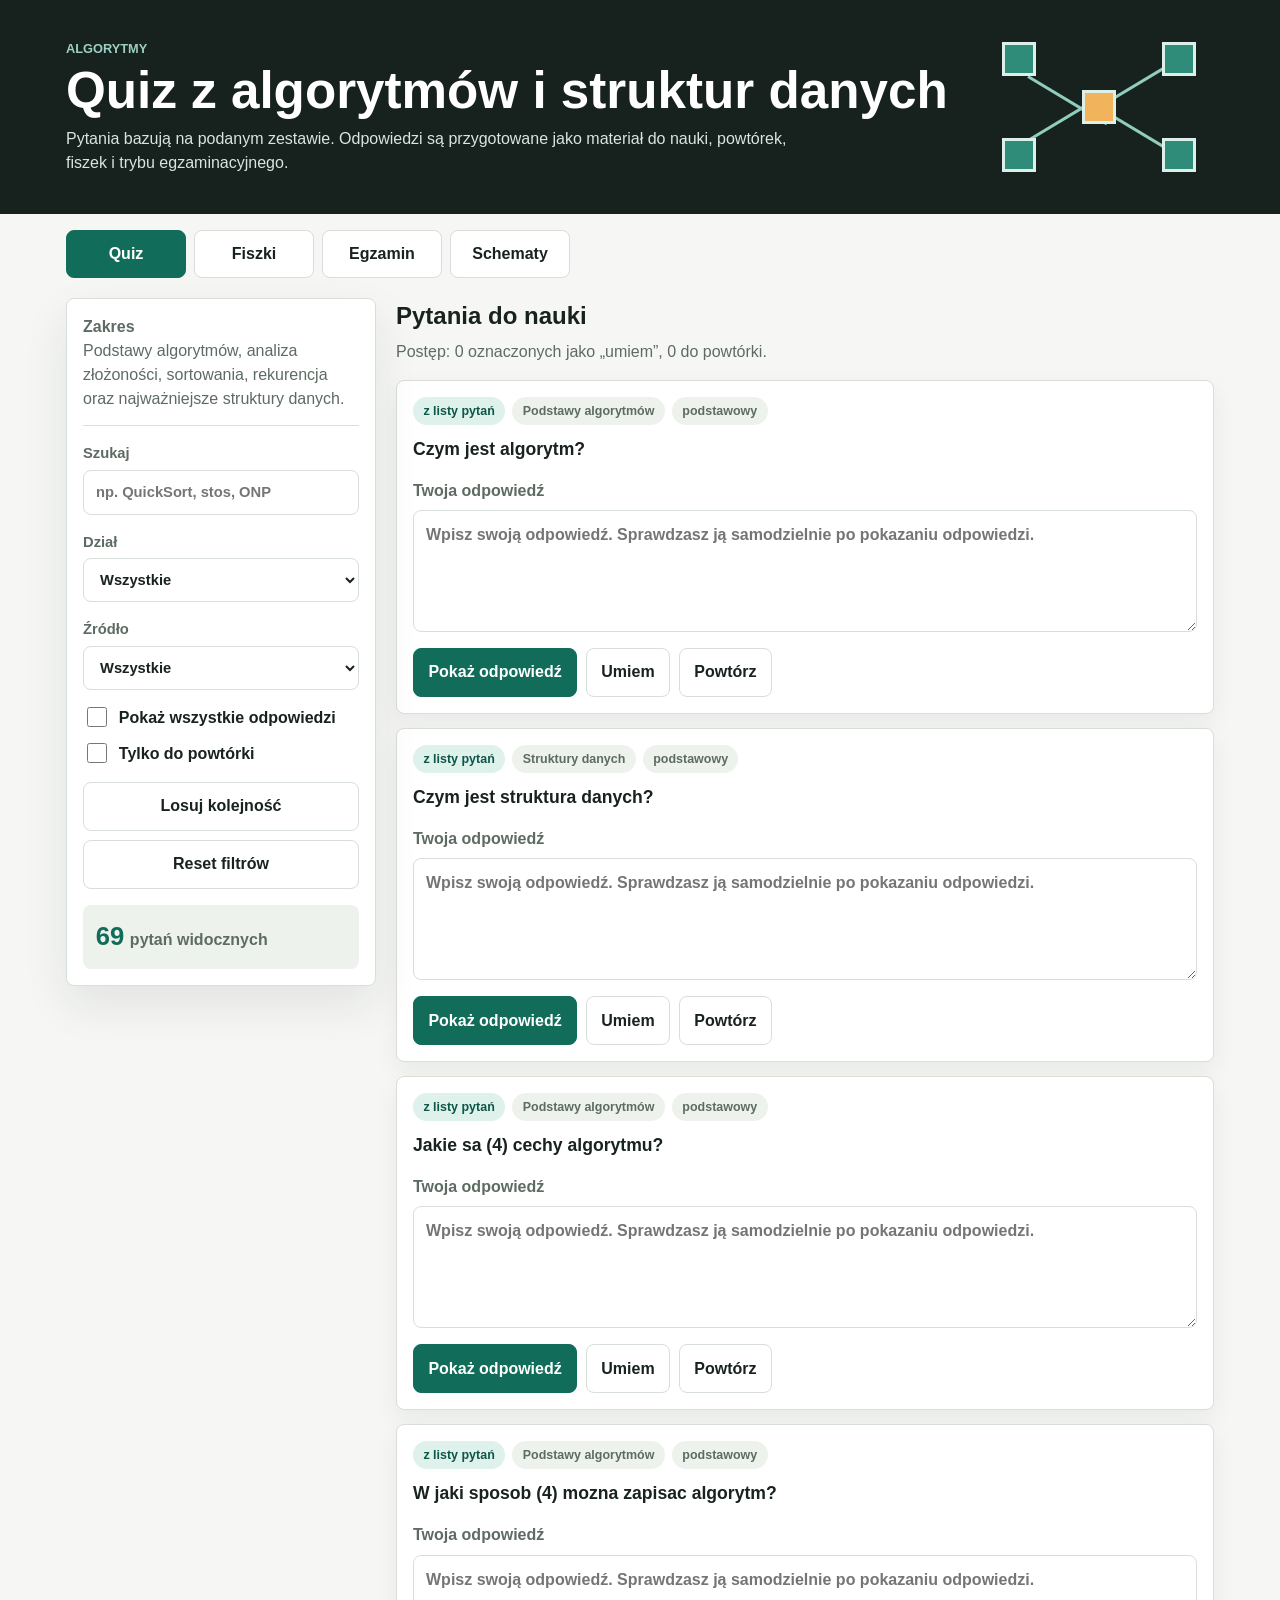
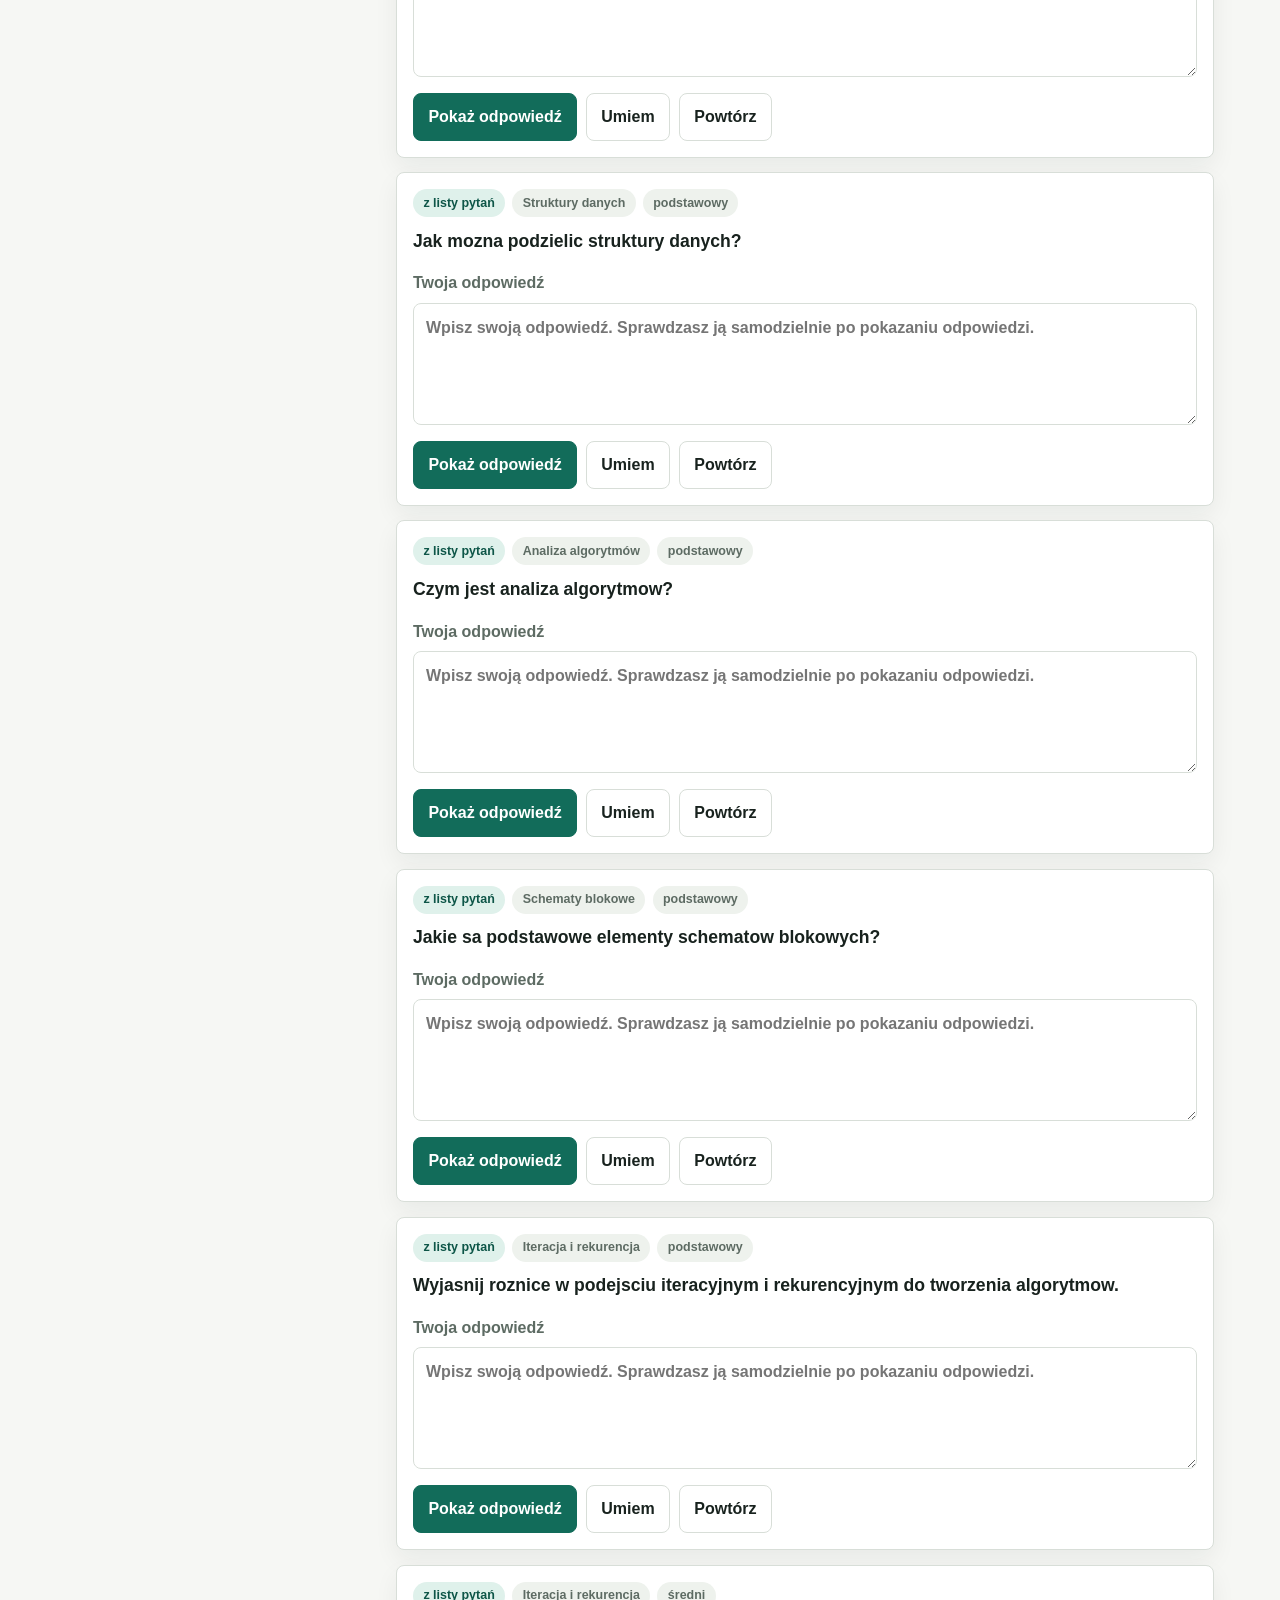
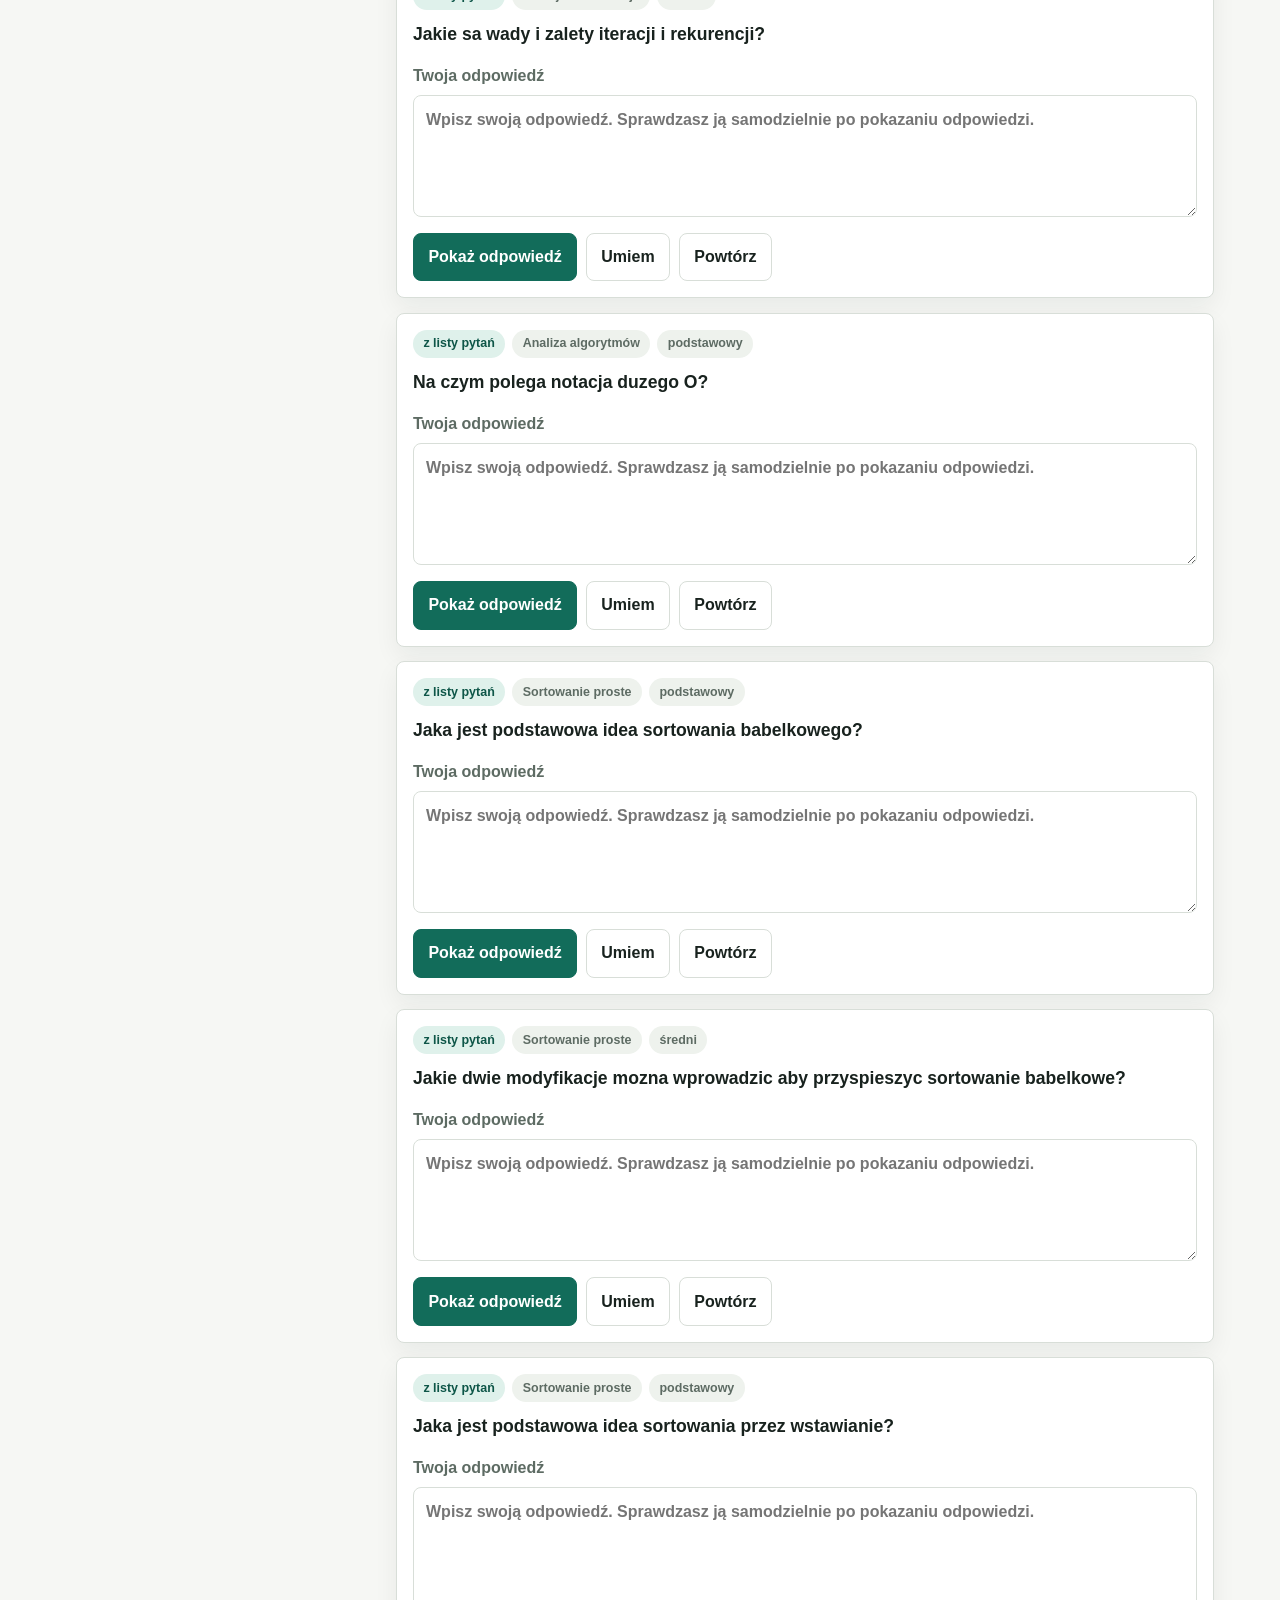
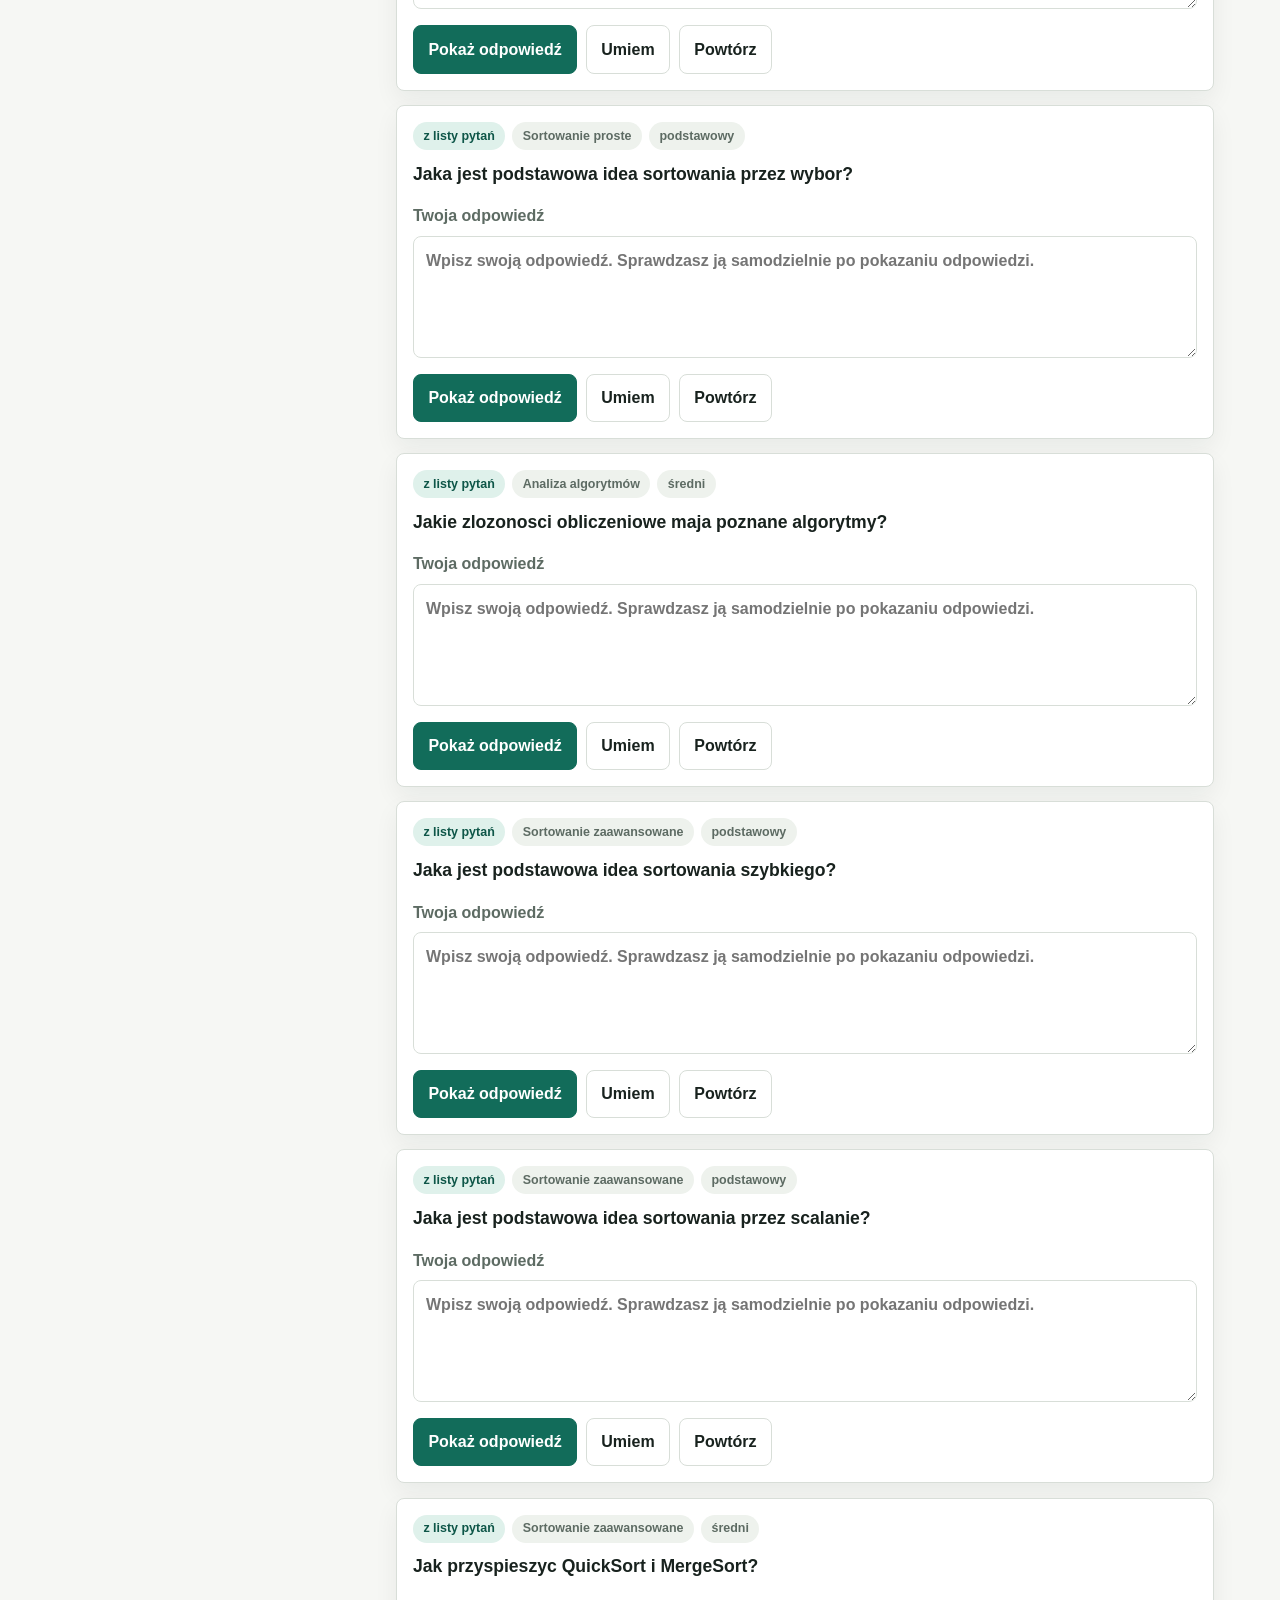
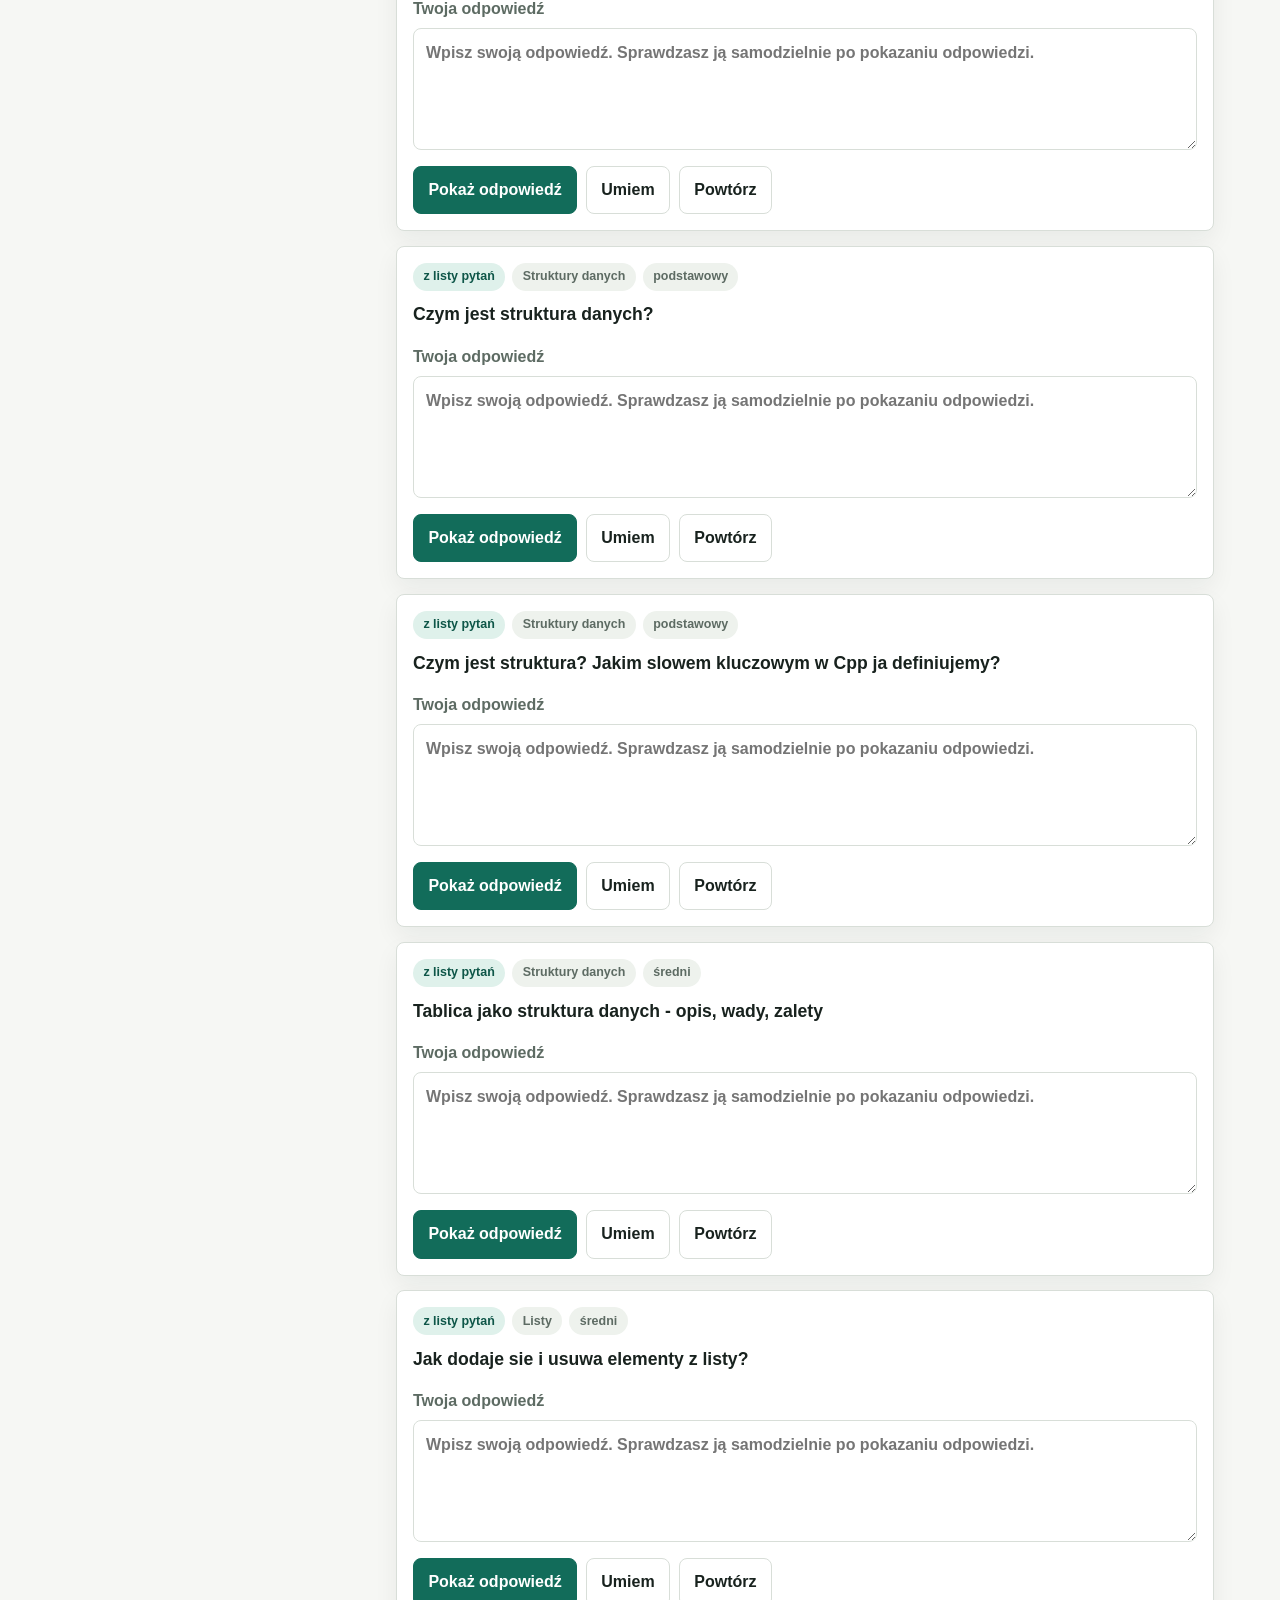
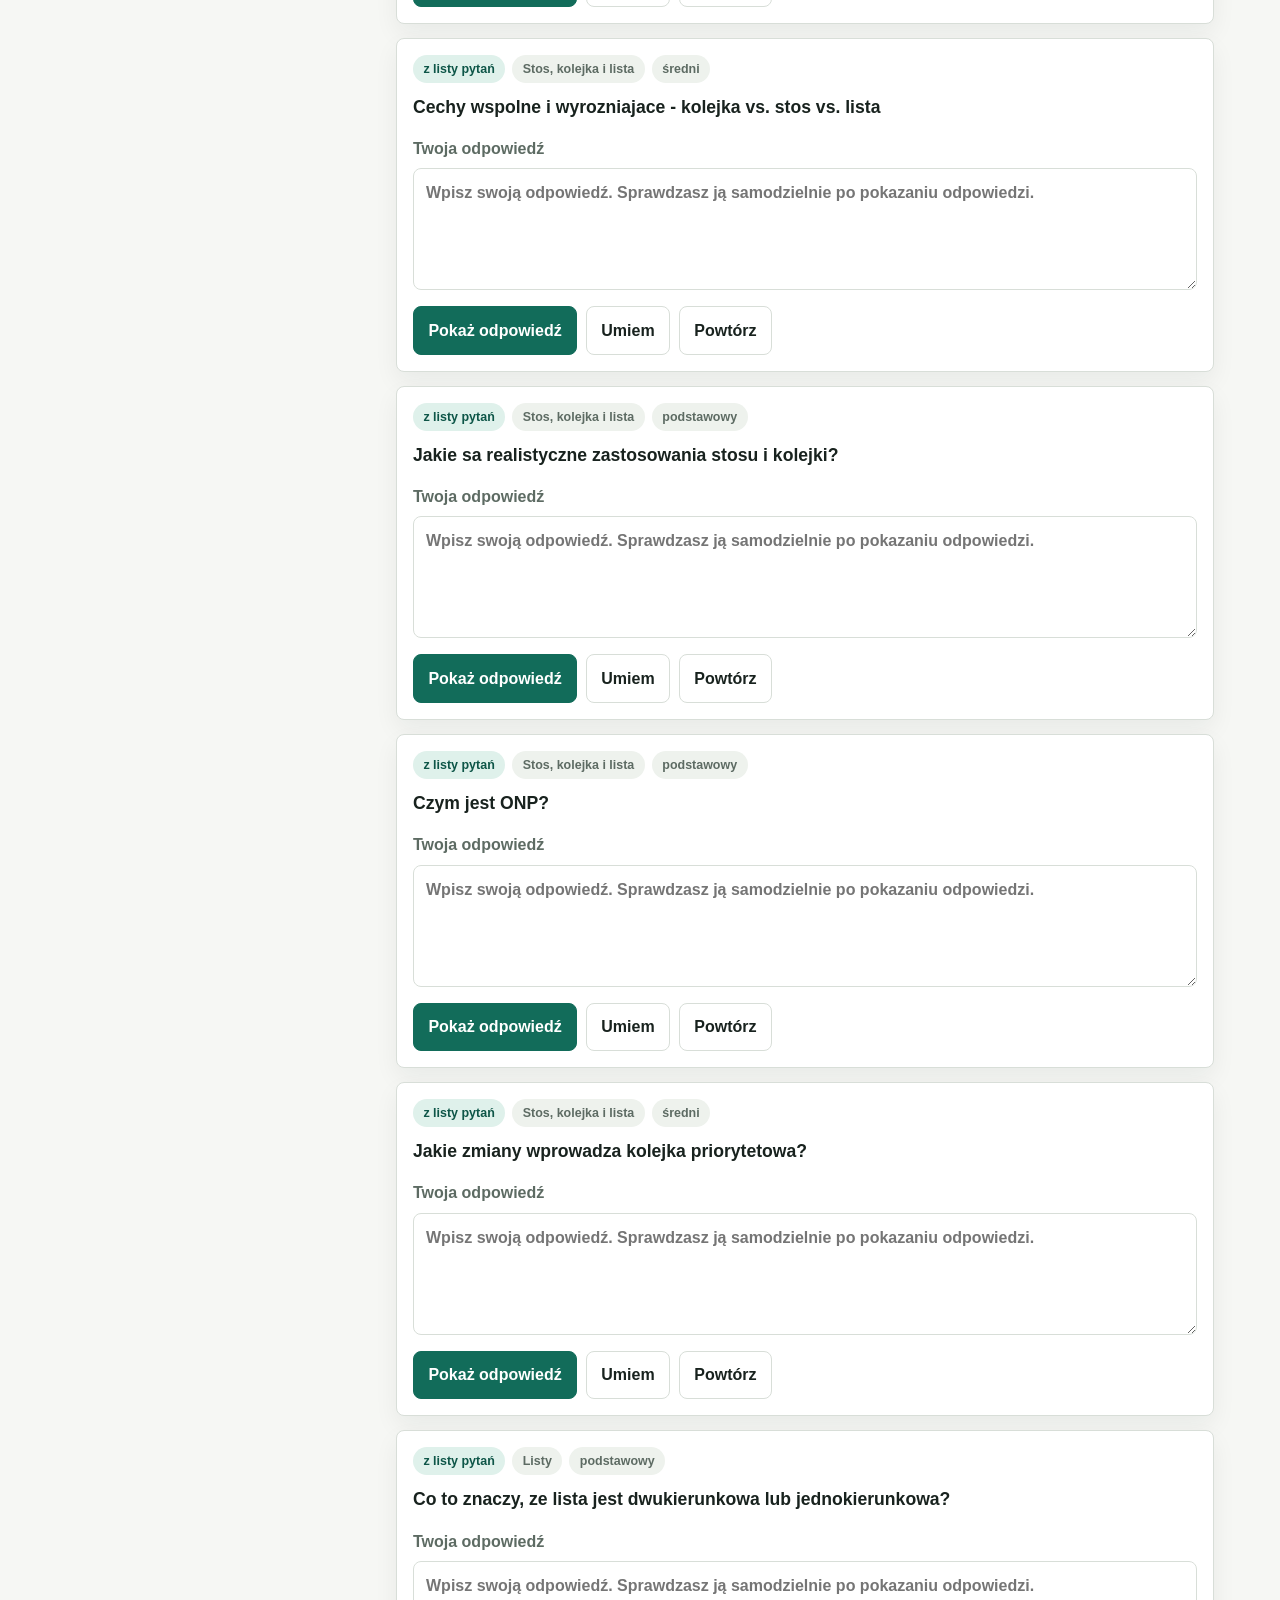
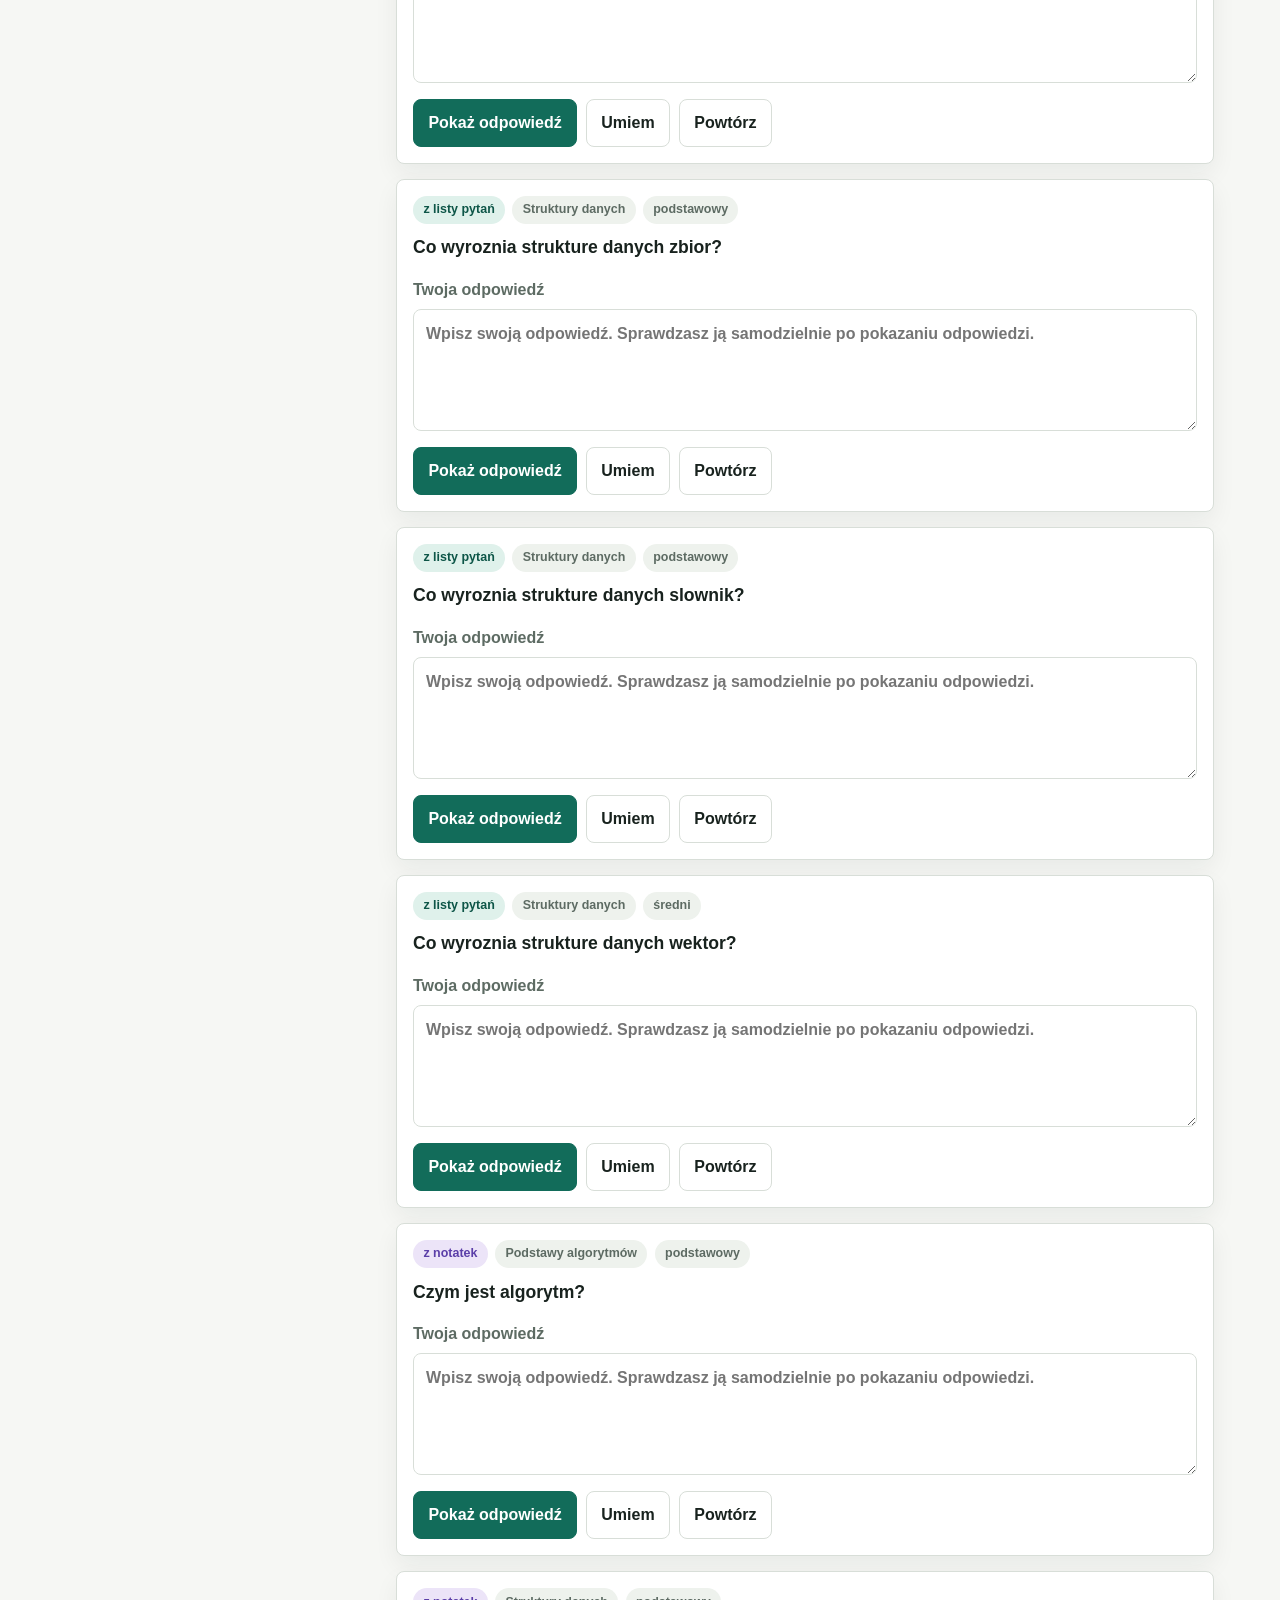
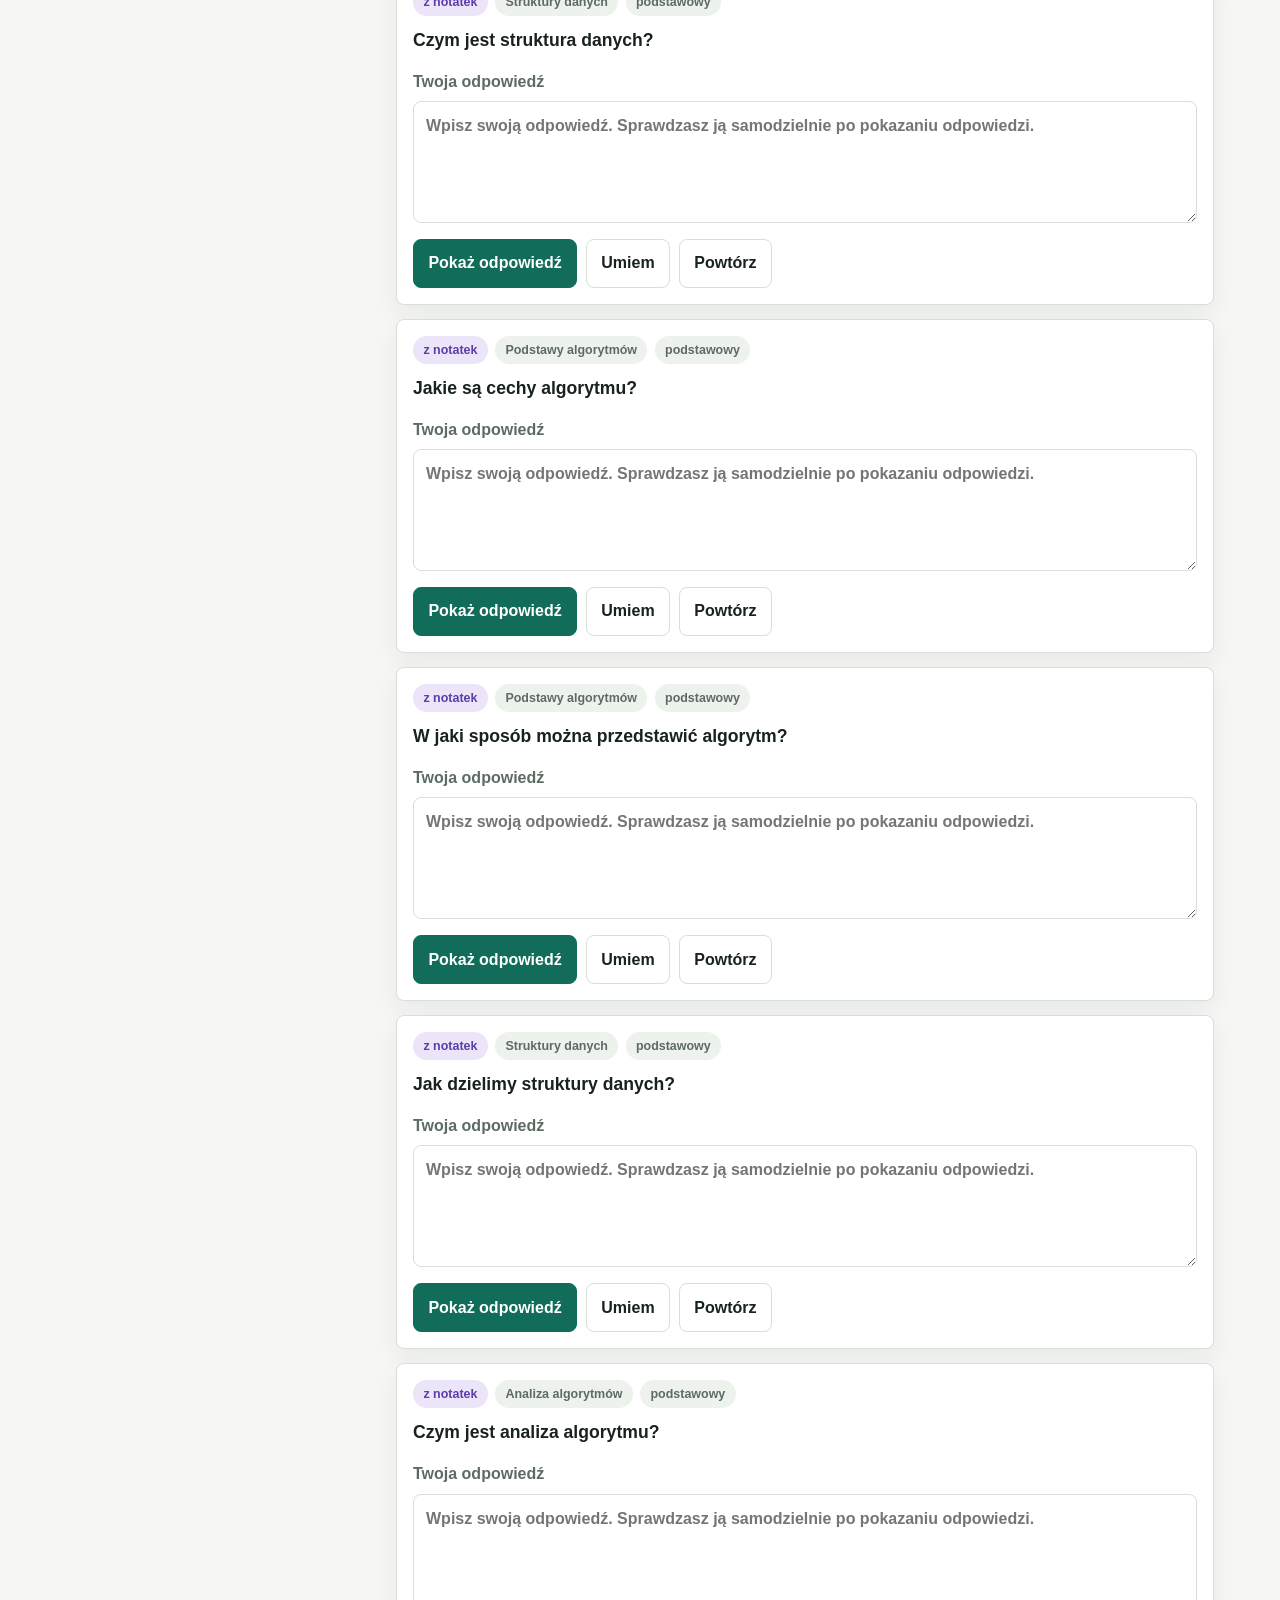
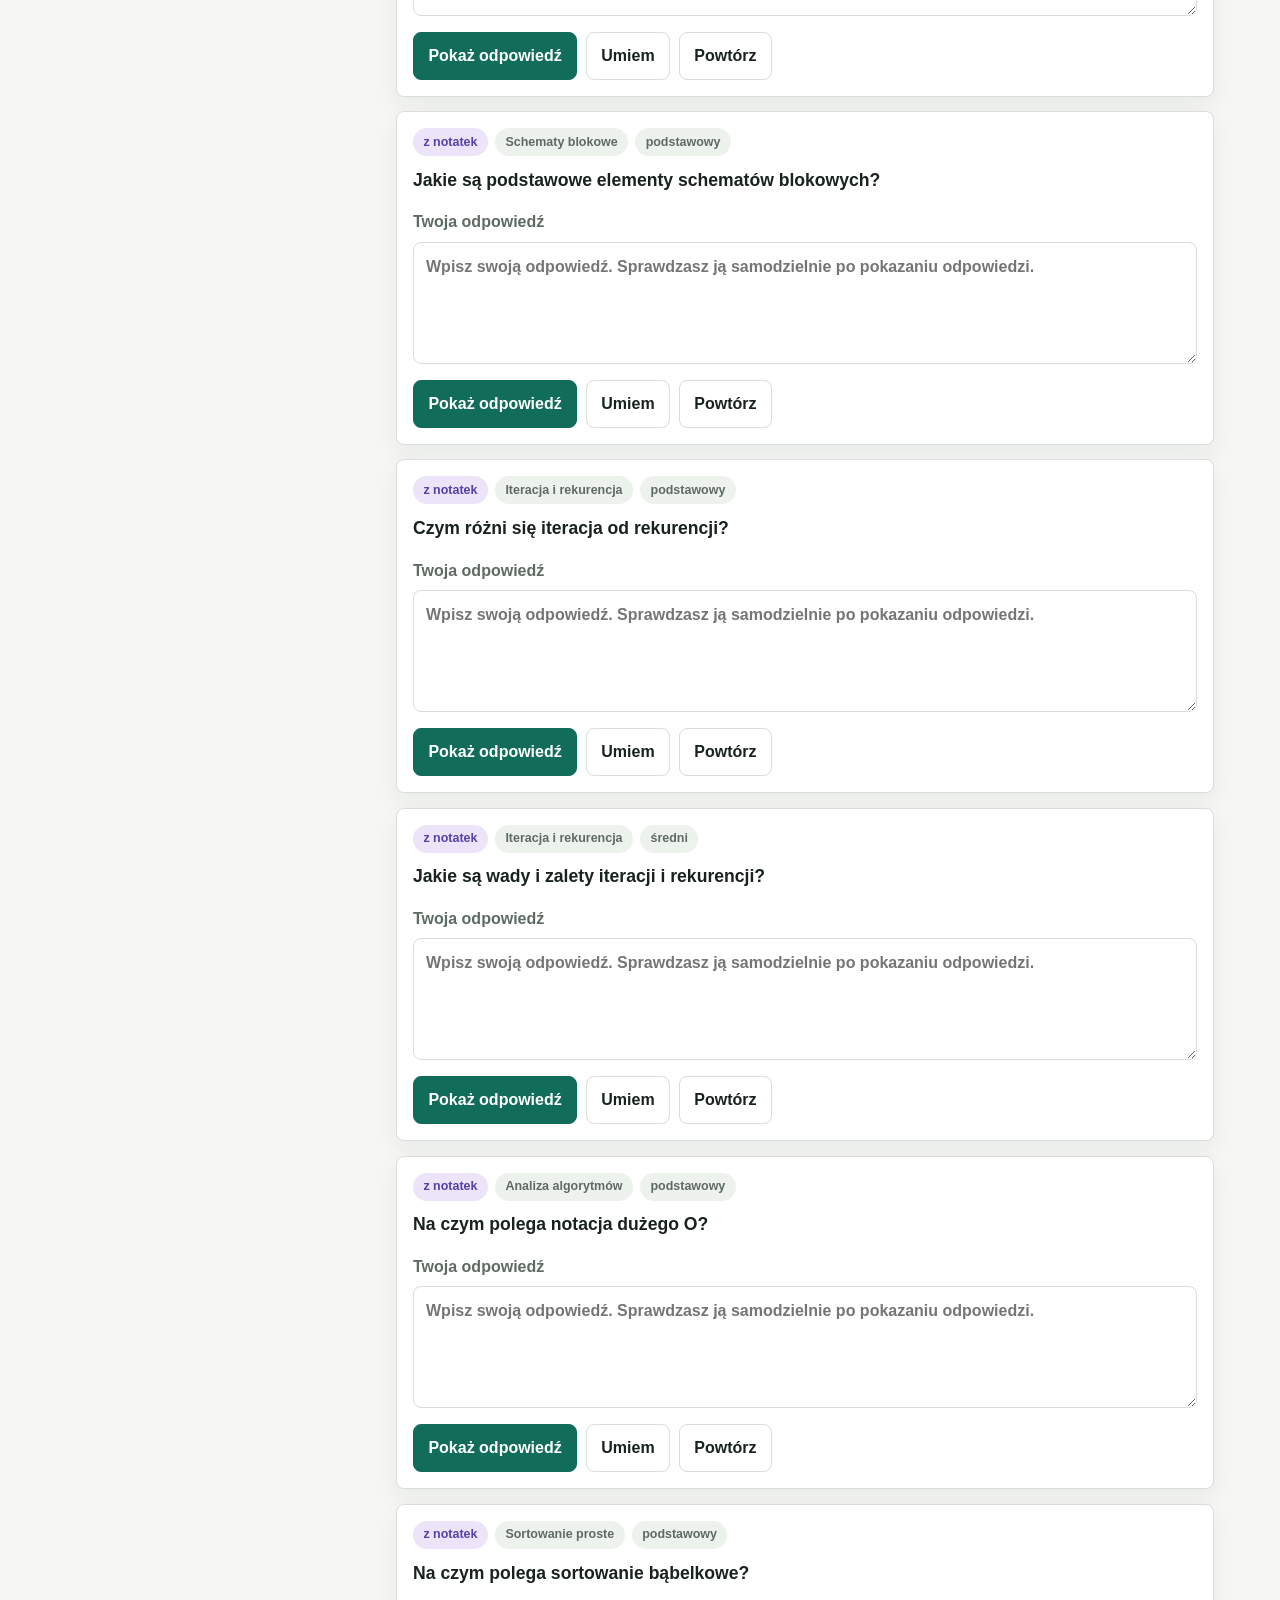
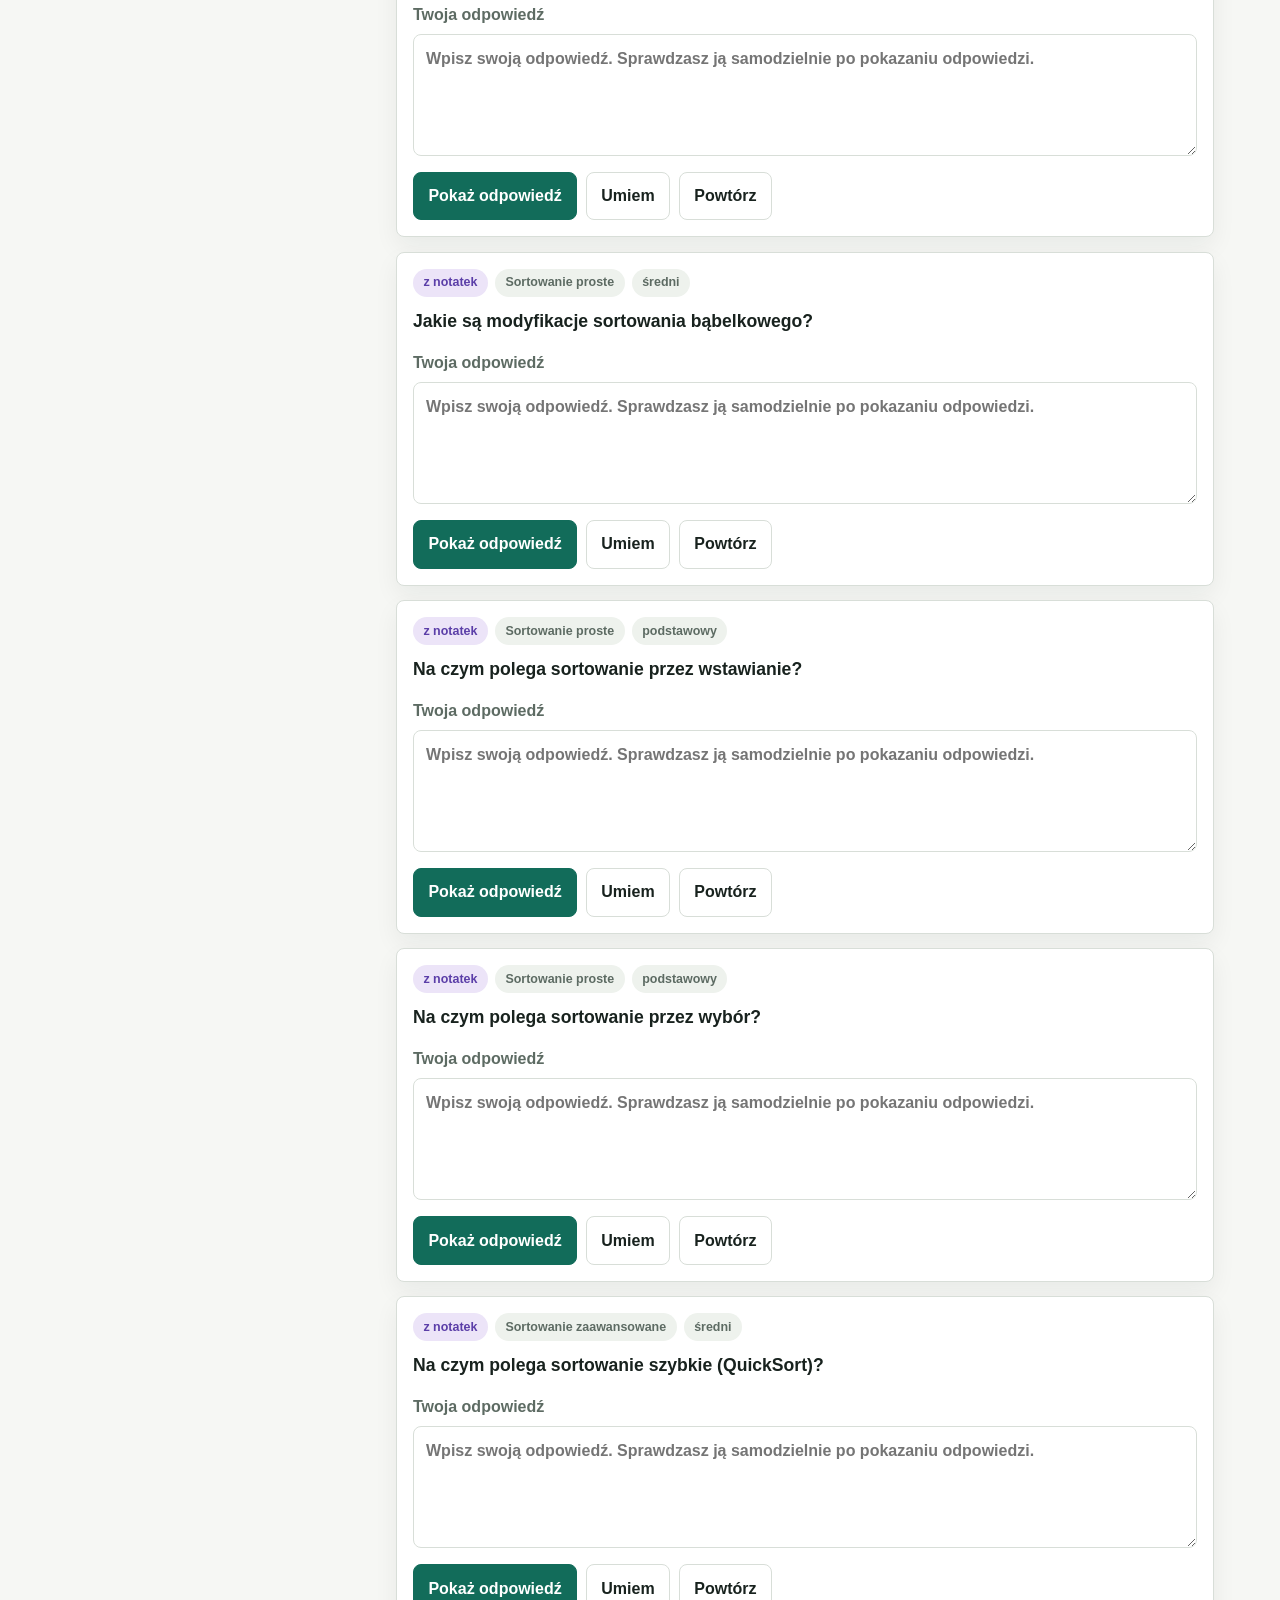
==== commit caa339d6: "Algorytmy nowe pytania" ====
--- a/algorytmy/index.html
+++ b/algorytmy/index.html
@@ -139,6 +139,7 @@
             <span id="flashcardSide" class="flashcard-side">Przód</span>
             <strong id="flashcardFront"></strong>
             <img id="flashcardImage" class="flashcard-image" hidden alt="">
+            <span id="flashcardDiagram" class="flashcard-diagram" hidden></span>
             <span id="flashcardBack" hidden></span>
           </button>
 
--- a/algorytmy/styles.css
+++ b/algorytmy/styles.css
@@ -732,6 +732,24 @@
   padding: 0.5rem;
 }
 
+.flashcard-diagram {
+  display: block;
+  width: 100%;
+  max-width: 560px;
+  overflow-x: auto;
+  border: 1px solid var(--line);
+  border-radius: 8px;
+  background: #ffffff;
+  padding: 0.6rem;
+}
+
+.flashcard-diagram svg {
+  display: block;
+  margin: 0 auto;
+  max-width: 100%;
+  height: auto;
+}
+
 .flashcard-card span:last-child {
   color: var(--muted);
   font-weight: 700;
